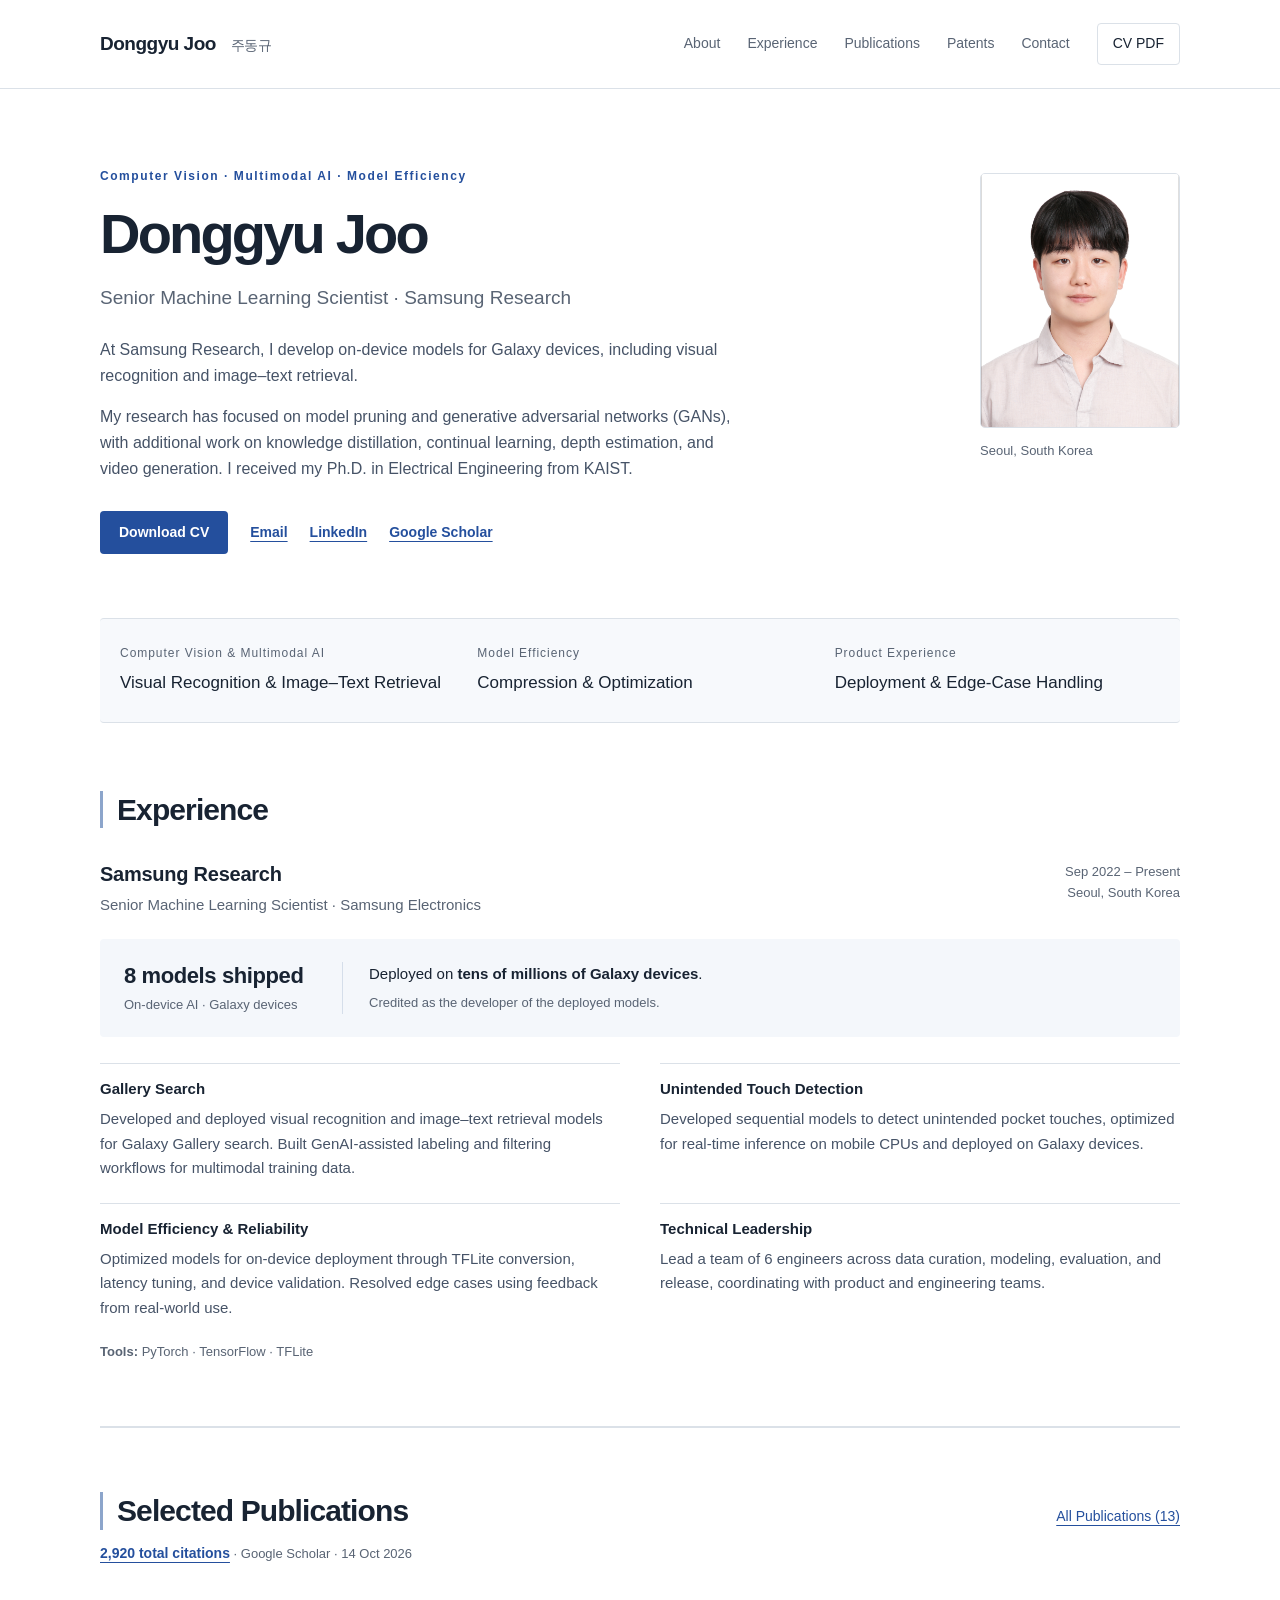
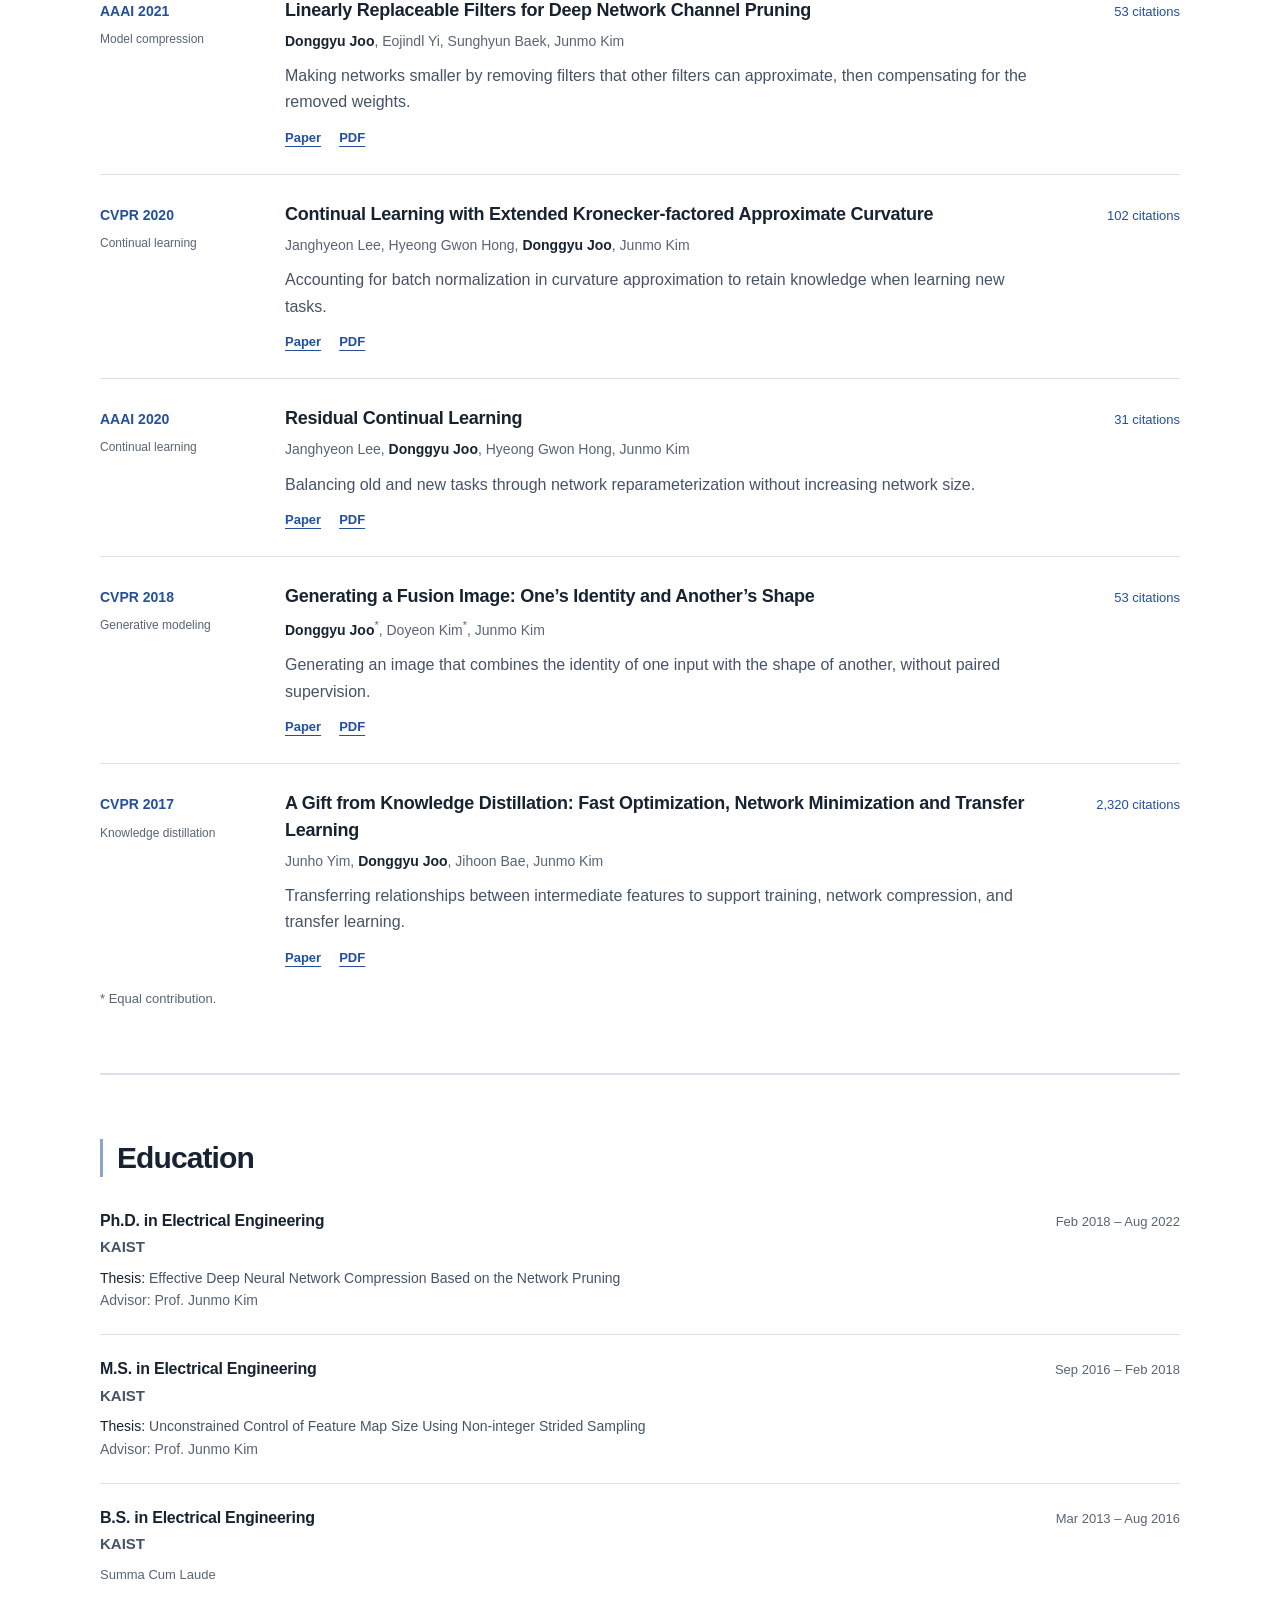
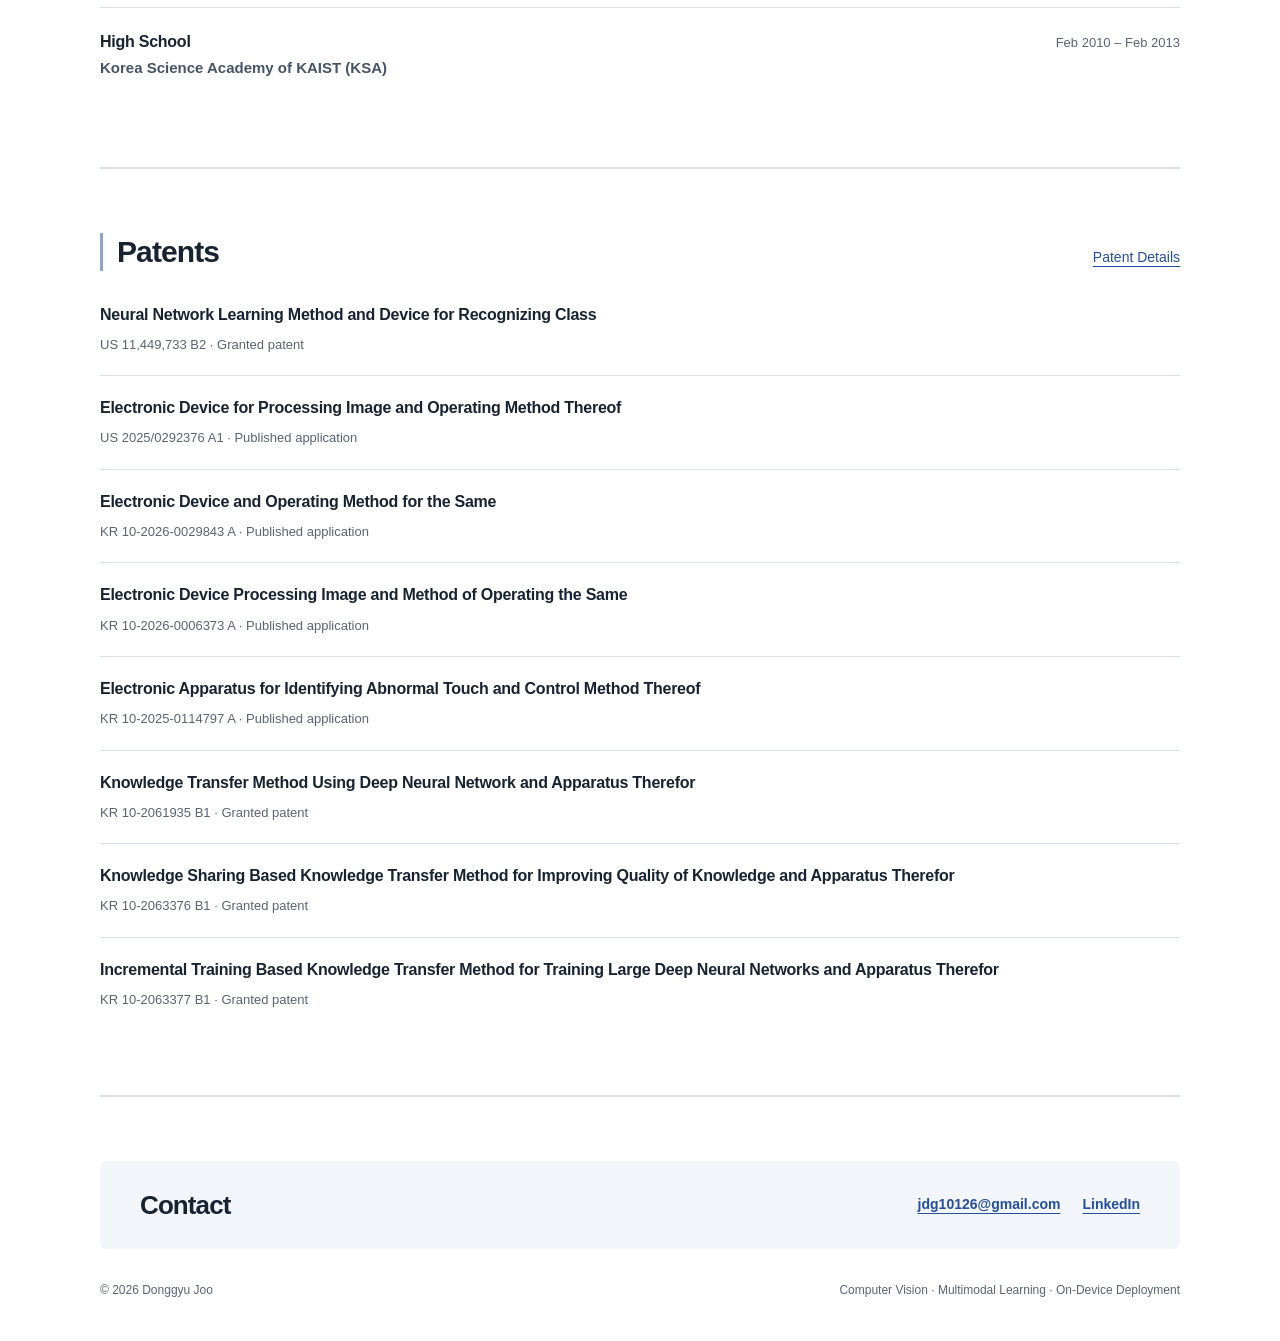
==== index.html @ 91617a49 "Make industry contributions concrete and shorten introduction" ====
<!doctype html>
<html lang="en"><head><meta charset="utf-8"><meta name="viewport" content="width=device-width, initial-scale=1"><title>Donggyu Joo | Computer Vision &amp; Multimodal AI</title><meta name="description" content="Donggyu Joo develops on-device visual recognition and image-text retrieval models at Samsung Research, with research in model pruning and GANs."><meta name="theme-color" content="#244f9d"><meta property="og:title" content="Donggyu Joo | Computer Vision &amp; Multimodal AI"><meta property="og:description" content="Donggyu Joo develops on-device visual recognition and image-text retrieval models at Samsung Research, with research in model pruning and GANs."><meta property="og:type" content="website"><link rel="icon" href="assets/favicon.svg" type="image/svg+xml"><link rel="stylesheet" href="assets/style.css?v=a6066b9f3773"></head>
<body><a class="skip" href="#main">Skip to content</a><header class="header"><div class="wrap nav"><a class="brand" href="index.html">Donggyu Joo <span>주동규</span></a><nav class="nav-links" aria-label="Main navigation"><a href="index.html#about">About</a><a href="index.html#experience">Experience</a><a href="publications.html">Publications</a><a href="patents.html">Patents</a><a href="index.html#contact">Contact</a><a class="nav-cv" href="assets/CV_DonggyuJoo.pdf" download data-goatcounter-click="cv-download" data-goatcounter-title="CV download click">CV PDF</a></nav></div></header>
<main id="main" class="wrap">
<section class="hero" id="about" aria-labelledby="name"><div class="hero-copy"><p class="eyebrow">Computer Vision · Multimodal AI · Model Efficiency</p><h1 id="name">Donggyu Joo</h1><p class="role">Senior Machine Learning Scientist · Samsung Research</p><div class="bio"><p>At Samsung Research, I develop on-device models for Galaxy devices, including visual recognition and image–text retrieval.</p><p>My research has focused on model pruning and generative adversarial networks (GANs), with additional work on knowledge distillation, continual learning, depth estimation, and video generation. I received my Ph.D. in Electrical Engineering from KAIST.</p></div><div class="links"><a class="button" href="assets/CV_DonggyuJoo.pdf" download data-goatcounter-click="cv-download" data-goatcounter-title="CV download click">Download CV</a><div class="profile-links"><a href="mailto:jdg10126@gmail.com">Email</a><a href="https://www.linkedin.com/in/donggyu-joo-a0a8ba22b/">LinkedIn</a><a href="https://scholar.google.com/citations?user=C5ULtbwAAAAJ&amp;hl=en">Google Scholar</a></div></div></div><figure class="portrait"><img src="assets/donggyu-joo.jpg" width="200" height="255" alt="Portrait of Donggyu Joo" fetchpriority="high"><figcaption>Seoul, South Korea</figcaption></figure></section>
<div class="focus-strip" aria-label="Research and engineering focus"><div><p class="label">Computer Vision &amp; Multimodal AI</p><p class="value">Visual Recognition &amp; Image–Text Retrieval</p></div><div><p class="label">Model Efficiency</p><p class="value">Compression &amp; Optimization</p></div><div><p class="label">Product Experience</p><p class="value">Deployment &amp; Edge-Case Handling</p></div></div>
<section class="section" id="experience" aria-labelledby="experience-heading">
<div class="section-heading"><h2 id="experience-heading">Experience</h2></div>
<article class="employment">
<header class="employment-heading">
<div><h3>Samsung Research</h3><p class="employment-role">Senior Machine Learning Scientist · Samsung Electronics</p></div>
<p class="employment-meta">Sep 2022 – Present<span>Seoul, South Korea</span></p>
</header>
<div class="employment-impact" aria-label="Production deployment">
<div class="impact-stat"><p class="impact-count">8 models shipped</p><p class="impact-label">On-device AI · Galaxy devices</p></div>
<div class="impact-context"><p>Deployed on <strong>tens of millions of Galaxy devices</strong>.</p><p class="impact-note">Credited as the developer of the deployed models.</p></div>
</div>
<div class="contribution-list">
<section class="contribution-row"><h4>Gallery Search</h4><p>Developed and deployed visual recognition and image–text retrieval models for Galaxy Gallery search. Built GenAI-assisted labeling and filtering workflows for multimodal training data.</p></section>
<section class="contribution-row"><h4>Unintended Touch Detection</h4><p>Developed sequential models to detect unintended pocket touches, optimized for real-time inference on mobile CPUs and deployed on Galaxy devices.</p></section>
<section class="contribution-row"><h4>Model Efficiency &amp; Reliability</h4><p>Optimized models for on-device deployment through TFLite conversion, latency tuning, and device validation. Resolved edge cases using feedback from real-world use.</p></section>
<section class="contribution-row"><h4>Technical Leadership</h4><p>Lead a team of 6 engineers across data curation, modeling, evaluation, and release, coordinating with product and engineering teams.</p></section>
</div>
<p class="experience-tools"><span>Tools:</span> PyTorch · TensorFlow · TFLite</p>
</article>
</section>
<section class="section" id="publications"><div class="section-heading"><div><h2>Selected Publications</h2><p class="citation-summary"><a href="https://scholar.google.com/citations?user=C5ULtbwAAAAJ&amp;hl=en">2,920 total citations</a> <span>· Google Scholar · 14 Oct 2026</span></p></div><a href="publications.html">All Publications (13)</a></div><div><article class="pub" id="lrf"><div class="venue">AAAI 2021<span class="topic">Model compression</span></div><div><div class="pub-heading"><h3><a href="https://ojs.aaai.org/index.php/AAAI/article/view/16978">Linearly Replaceable Filters for Deep Network Channel Pruning</a></h3><span class="citation-count" title="Google Scholar · 14 Oct 2026">53 citations</span></div><p class="authors"><strong>Donggyu Joo</strong>, Eojindl Yi, Sunghyun Baek, Junmo Kim</p><p class="summary">Making networks smaller by removing filters that other filters can approximate, then compensating for the removed weights.</p><div class="links"><a href="https://ojs.aaai.org/index.php/AAAI/article/view/16978">Paper</a><a href="https://ojs.aaai.org/index.php/AAAI/article/download/16978/16785">PDF</a></div></div></article><article class="pub" id="ekfac"><div class="venue">CVPR 2020<span class="topic">Continual learning</span></div><div><div class="pub-heading"><h3><a href="https://openaccess.thecvf.com/content_CVPR_2020/html/Lee_Continual_Learning_With_Extended_Kronecker-Factored_Approximate_Curvature_CVPR_2020_paper.html">Continual Learning with Extended Kronecker-factored Approximate Curvature</a></h3><span class="citation-count" title="Google Scholar · 14 Oct 2026">102 citations</span></div><p class="authors">Janghyeon Lee, Hyeong Gwon Hong, <strong>Donggyu Joo</strong>, Junmo Kim</p><p class="summary">Accounting for batch normalization in curvature approximation to retain knowledge when learning new tasks.</p><div class="links"><a href="https://openaccess.thecvf.com/content_CVPR_2020/html/Lee_Continual_Learning_With_Extended_Kronecker-Factored_Approximate_Curvature_CVPR_2020_paper.html">Paper</a><a href="https://openaccess.thecvf.com/content_CVPR_2020/papers/Lee_Continual_Learning_With_Extended_Kronecker-Factored_Approximate_Curvature_CVPR_2020_paper.pdf">PDF</a></div></div></article><article class="pub" id="rescl"><div class="venue">AAAI 2020<span class="topic">Continual learning</span></div><div><div class="pub-heading"><h3><a href="https://ojs.aaai.org/index.php/AAAI/article/view/5884">Residual Continual Learning</a></h3><span class="citation-count" title="Google Scholar · 14 Oct 2026">31 citations</span></div><p class="authors">Janghyeon Lee, <strong>Donggyu Joo</strong>, Hyeong Gwon Hong, Junmo Kim</p><p class="summary">Balancing old and new tasks through network reparameterization without increasing network size.</p><div class="links"><a href="https://ojs.aaai.org/index.php/AAAI/article/view/5884">Paper</a><a href="https://ojs.aaai.org/index.php/AAAI/article/download/5884/5740">PDF</a></div></div></article><article class="pub" id="fusion"><div class="venue">CVPR 2018<span class="topic">Generative modeling</span></div><div><div class="pub-heading"><h3><a href="https://openaccess.thecvf.com/content_cvpr_2018/html/Joo_Generating_a_Fusion_CVPR_2018_paper.html">Generating a Fusion Image: One’s Identity and Another’s Shape</a></h3><span class="citation-count" title="Google Scholar · 14 Oct 2026">53 citations</span></div><p class="authors"><strong>Donggyu Joo</strong><sup>*</sup>, Doyeon Kim<sup>*</sup>, Junmo Kim</p><p class="summary">Generating an image that combines the identity of one input with the shape of another, without paired supervision.</p><div class="links"><a href="https://openaccess.thecvf.com/content_cvpr_2018/html/Joo_Generating_a_Fusion_CVPR_2018_paper.html">Paper</a><a href="https://openaccess.thecvf.com/content_cvpr_2018/papers/Joo_Generating_a_Fusion_CVPR_2018_paper.pdf">PDF</a></div></div></article><article class="pub" id="gift"><div class="venue">CVPR 2017<span class="topic">Knowledge distillation</span></div><div><div class="pub-heading"><h3><a href="https://openaccess.thecvf.com/content_cvpr_2017/html/Yim_A_Gift_From_CVPR_2017_paper.html">A Gift from Knowledge Distillation: Fast Optimization, Network Minimization and Transfer Learning</a></h3><span class="citation-count" title="Google Scholar · 14 Oct 2026">2,320 citations</span></div><p class="authors">Junho Yim, <strong>Donggyu Joo</strong>, Jihoon Bae, Junmo Kim</p><p class="summary">Transferring relationships between intermediate features to support training, network compression, and transfer learning.</p><div class="links"><a href="https://openaccess.thecvf.com/content_cvpr_2017/html/Yim_A_Gift_From_CVPR_2017_paper.html">Paper</a><a href="https://openaccess.thecvf.com/content_cvpr_2017/papers/Yim_A_Gift_From_CVPR_2017_paper.pdf">PDF</a></div></div></article></div><p class="small-note">* Equal contribution.</p></section>
<section class="section" id="education" aria-labelledby="education-heading"><div class="section-heading"><h2 id="education-heading">Education</h2></div><div class="education-list">
<article class="education-row"><div class="education-title"><div class="education-identity"><h3>Ph.D. in Electrical Engineering</h3><p class="education-school">KAIST</p></div><p class="education-years">Feb 2018 – Aug 2022</p></div><p class="thesis"><span>Thesis:</span> Effective Deep Neural Network Compression Based on the Network Pruning</p><p>Advisor: Prof. Junmo Kim</p></article>
<article class="education-row"><div class="education-title"><div class="education-identity"><h3>M.S. in Electrical Engineering</h3><p class="education-school">KAIST</p></div><p class="education-years">Sep 2016 – Feb 2018</p></div><p class="thesis"><span>Thesis:</span> Unconstrained Control of Feature Map Size Using Non-integer Strided Sampling</p><p>Advisor: Prof. Junmo Kim</p></article>
<article class="education-row"><div class="education-title"><div class="education-identity"><h3>B.S. in Electrical Engineering</h3><p class="education-school">KAIST</p></div><p class="education-years">Mar 2013 – Aug 2016</p></div><p class="education-honor">Summa Cum Laude</p></article>
<article class="education-row"><div class="education-title"><div class="education-identity"><h3>High School</h3><p class="education-school">Korea Science Academy of KAIST (KSA)</p></div><p class="education-years">Feb 2010 – Feb 2013</p></div></article>
</div></section>
<section class="section" id="patents" aria-labelledby="patents-heading"><div class="section-heading"><h2 id="patents-heading">Patents</h2><a href="patents.html">Patent Details</a></div><div class="patent-list"><article class="patent-preview"><h3><a href="patents.html#us-class">Neural Network Learning Method and Device for Recognizing Class</a></h3><p>US 11,449,733 B2 · Granted patent</p></article><article class="patent-preview"><h3><a href="patents.html#us-image">Electronic Device for Processing Image and Operating Method Thereof</a></h3><p>US 2025/0292376 A1 · Published application</p></article><article class="patent-preview"><h3><a href="patents.html#kr-device">Electronic Device and Operating Method for the Same</a></h3><p>KR 10-2026-0029843 A · Published application</p></article><article class="patent-preview"><h3><a href="patents.html#kr-image">Electronic Device Processing Image and Method of Operating the Same</a></h3><p>KR 10-2026-0006373 A · Published application</p></article><article class="patent-preview"><h3><a href="patents.html#kr-touch">Electronic Apparatus for Identifying Abnormal Touch and Control Method Thereof</a></h3><p>KR 10-2025-0114797 A · Published application</p></article><article class="patent-preview"><h3><a href="patents.html#kr-transfer">Knowledge Transfer Method Using Deep Neural Network and Apparatus Therefor</a></h3><p>KR 10-2061935 B1 · Granted patent</p></article><article class="patent-preview"><h3><a href="patents.html#kr-sharing">Knowledge Sharing Based Knowledge Transfer Method for Improving Quality of Knowledge and Apparatus Therefor</a></h3><p>KR 10-2063376 B1 · Granted patent</p></article><article class="patent-preview"><h3><a href="patents.html#kr-incremental">Incremental Training Based Knowledge Transfer Method for Training Large Deep Neural Networks and Apparatus Therefor</a></h3><p>KR 10-2063377 B1 · Granted patent</p></article></div></section>
<section class="contact" id="contact"><div><h2>Contact</h2></div><div class="links"><a href="mailto:jdg10126@gmail.com">jdg10126@gmail.com</a><a href="https://www.linkedin.com/in/donggyu-joo-a0a8ba22b/">LinkedIn</a></div></section></main><footer class="wrap footer"><span>© 2026 Donggyu Joo</span><span>Computer Vision · Multimodal Learning · On-Device Deployment</span></footer></body></html>
---- assets/style.css ----
:root{--ink:#182332;--text:#465367;--muted:#596474;--blue:#244f9d;--line:#dbe1e8;--soft:#f2f5fa;--paper:#fff;--max:1080px}*{box-sizing:border-box}html{scroll-padding-top:100px}body{margin:0;color:var(--ink);background:var(--paper);font-family:Inter,"Helvetica Neue",Arial,sans-serif;font-size:1rem;line-height:1.65;-webkit-font-smoothing:antialiased}a{color:var(--blue);text-decoration-thickness:1px;text-underline-offset:4px}a:hover{color:#102e66}a:focus-visible,summary:focus-visible{outline:3px solid #326ac3;outline-offset:5px;border-radius:2px}.wrap{width:min(var(--max),calc(100% - 72px));margin:auto}.skip{position:absolute;left:20px;top:-100px;background:white;padding:12px;z-index:5}.skip:focus{top:10px}.header{border-bottom:1px solid var(--line);background:#fff}.nav{display:flex;align-items:center;justify-content:space-between;min-height:88px;gap:24px}.brand{font-size:1.1875rem;font-weight:650;letter-spacing:-.5px;text-decoration:none;color:var(--ink);white-space:nowrap}.brand span{font-weight:400;color:var(--muted);font-size:0.875rem;margin-left:10px}.nav-links{display:flex;gap:27px;align-items:center;flex-wrap:wrap}.nav-links a{font-size:0.875rem;text-decoration:none;color:var(--muted);padding:10px 0}.nav-links a:hover,.nav-links a[aria-current]{color:var(--blue)}.nav-links .nav-cv{border:1px solid var(--line);padding:8px 15px;color:var(--ink);border-radius:4px}.hero{padding:78px 0 64px;display:grid;grid-template-columns:1fr 200px;gap:78px;align-items:start}.eyebrow{font-size:0.75rem;letter-spacing:.13em;font-weight:650;color:var(--blue);margin:0 0 16px}h1,h2,h3,p{margin-top:0}h1{font-size:3.5rem;line-height:1.12;letter-spacing:-2.8px;font-weight:550;margin-bottom:16px}.role{font-size:1.1875rem;margin-bottom:24px;color:var(--muted)}.hero .intro{font-size:1.4375rem;line-height:1.5;letter-spacing:-.5px;max-width:660px;margin-bottom:18px}.hero .bio{max-width:650px;color:var(--muted);margin-bottom:28px}.portrait{margin:0;padding-top:6px}.portrait img{width:200px;height:255px;object-fit:cover;object-position:center 35%;border-radius:5px;border:1px solid var(--line);display:block}.portrait figcaption{font-size:0.8125rem;color:var(--muted);padding-top:12px}.links{display:flex;gap:22px;flex-wrap:wrap;align-items:center}.links a{font-size:0.875rem;font-weight:550}.button{display:inline-block;background:var(--blue);color:white;padding:10px 19px;border-radius:4px;text-decoration:none}.button:hover{background:#183b7c;color:white}.focus-strip{display:grid;grid-template-columns:repeat(3,1fr);border-top:1px solid var(--line);border-bottom:1px solid var(--line);padding:25px 0;gap:32px;margin-bottom:4px}.focus-strip p{margin:0}.focus-strip .label{font-size:0.75rem;color:var(--muted);letter-spacing:.08em;margin-bottom:5px}.focus-strip .value{font-size:1.0625rem;font-weight:500}.section{padding:64px 0;border-bottom:1px solid var(--line);scroll-margin-top:20px}.section-heading{display:flex;align-items:baseline;justify-content:space-between;gap:20px;margin-bottom:32px}h2{font-size:1.875rem;line-height:1.25;letter-spacing:-.9px;font-weight:550;margin-bottom:0}.section-heading a{font-size:0.875rem;white-space:nowrap}.section-kicker{font-size:0.75rem;letter-spacing:.06em;color:var(--muted);margin-bottom:8px}h3{font-size:1.1875rem;line-height:1.45;letter-spacing:-.25px;font-weight:600;margin-bottom:8px}.period{color:var(--muted);font-size:0.875rem}.org{font-size:1.4375rem;margin:0 0 4px;font-weight:550}.position{margin:0;color:var(--muted)}.pub{display:grid;grid-template-columns:155px 1fr;gap:30px;padding:26px 0;border-bottom:1px solid var(--line)}.pub:first-child{padding-top:0}.pub:last-child{border-bottom:0;padding-bottom:0}.pub .venue{font-size:0.875rem;font-weight:600;color:var(--blue);padding-top:3px}.pub .topic{display:block;color:var(--muted);font-size:0.75rem;font-weight:400;line-height:1.5;margin-top:7px}.pub h3{font-size:1.125rem;margin-bottom:7px}.pub h3 a{color:var(--ink);text-decoration:none}.pub h3 a:hover{color:var(--blue);text-decoration:underline}.authors{font-size:0.875rem;color:var(--muted);margin-bottom:10px}.authors strong{font-weight:600;color:var(--ink)}.summary{font-size:1rem;color:var(--muted);margin-bottom:11px;max-width:760px}.pub .links{gap:18px}.pub .links a{font-size:0.8125rem}.small-note{font-size:0.8125rem;color:var(--muted);margin:20px 0 0}.projects{display:grid;grid-template-columns:1fr 1fr;gap:24px}.project{border:1px solid var(--line);padding:28px;border-radius:5px}.project p{color:var(--muted);font-size:1rem}.project .eyebrow{font-size:0.75rem}.project h3{font-size:1.3125rem}.two-column{display:grid;grid-template-columns:1fr 1fr;gap:64px}.education-row{margin:24px 0 0}.education-row p{margin:0;color:var(--muted);font-size:0.875rem}.education-row h3{font-size:1rem;margin-bottom:3px}.patent-feature{margin:24px 0}.patent-feature h3{font-size:1rem}.patent-feature p{font-size:0.8125rem;color:var(--muted);margin:0}.contact{background:var(--soft);margin-top:64px;padding:28px 40px;border-radius:6px;display:flex;justify-content:space-between;align-items:center;gap:36px}.contact h2{font-size:1.625rem}.contact p{margin:12px 0 0;max-width:560px;color:var(--muted)}.contact .links{min-width:220px;justify-content:flex-end}.footer{padding:32px 0 40px;display:flex;justify-content:space-between;gap:20px;color:var(--muted);font-size:0.75rem}.page-intro{padding:64px 0 44px;max-width:800px}.page-intro h1{font-size:2.875rem;letter-spacing:-1.6px}.page-intro p:not(.eyebrow){color:var(--muted)}.year-block{display:grid;grid-template-columns:100px 1fr;gap:35px;padding:30px 0;border-top:1px solid var(--line)}.year-block h2{font-size:1.5rem}.year-block .pub{grid-template-columns:1fr;gap:8px}.year-block .venue{font-size:0.75rem}.year-block .pub h3{font-size:1.125rem}.patent{padding:30px 0;border-top:1px solid var(--line)}.patent h2{font-size:1.3125rem;margin:9px 0}.status{font-size:0.75rem;letter-spacing:.06em;color:var(--blue)}.patent dl{display:grid;grid-template-columns:160px 1fr;gap:6px 20px;font-size:0.875rem;margin:20px 0}.patent dt{color:var(--muted)}.patent dd{margin:0;overflow-wrap:anywhere}.notice{padding:20px 24px;background:var(--soft);border-left:3px solid var(--blue);font-size:0.875rem;color:var(--muted);margin:30px 0}.notice p:last-child{margin-bottom:0}.research-figure{margin:0 0 28px;padding:24px;border:1px solid var(--line);border-radius:5px}.research-figure img{width:100%;height:auto;max-height:300px;object-fit:contain}.research-figure figcaption{font-size:0.75rem;color:var(--muted);margin-top:14px}.research-figure a{color:inherit}.archive-end{padding-bottom:32px}sup{font-size:0.6875rem}details{margin-top:12px}summary{cursor:pointer;color:var(--blue);font-size:0.8125rem}
@media(min-width:1500px){.hero{padding-top:94px}}@media(max-width:900px){.nav{align-items:flex-start;padding:24px 0;gap:20px}.nav-links{gap:16px;justify-content:flex-end}.brand span{display:none}.hero{gap:40px;grid-template-columns:1fr 160px}h1{font-size:2.8125rem}.portrait img{width:160px;height:204px}.hero .intro{font-size:1.3125rem}.two-column{gap:35px}.contact{padding:24px 30px;gap:20px;align-items:flex-start;flex-direction:column}.contact .links{justify-content:flex-start}}@media(max-width:620px){.wrap{width:calc(100% - 40px)}.nav{display:block;padding:18px 0}.nav-links{margin-top:12px;gap:9px 19px;justify-content:flex-start}.nav-links a{padding:5px 0;font-size:0.8125rem}.nav-links .nav-cv{padding:4px 10px}.hero{padding:38px 0 32px;grid-template-columns:1fr 90px;gap:12px 20px}.hero-copy{display:contents}.hero .eyebrow{grid-column:1 / -1;font-size:0.6875rem;margin:0 0 6px}.hero h1{grid-column:1;grid-row:2;font-size:2.1875rem;letter-spacing:-1.7px;margin:0;align-self:end}.hero .role{grid-column:1;grid-row:3;font-size:1rem;margin:0;align-self:start;line-height:1.5}.portrait{grid-column:2;grid-row:2 / 4;padding:0}.portrait img{width:90px;height:115px}.portrait figcaption{display:none}.hero .intro{grid-column:1 / -1;font-size:1.25rem;margin:15px 0 0}.hero .bio{grid-column:1 / -1;font-size:1rem;margin:0}.hero .links{grid-column:1 / -1;margin-top:12px;gap:16px}.focus-strip{grid-template-columns:1fr;gap:17px;padding:24px 0}.focus-strip .label{font-size:0.6875rem;margin:0}.focus-strip .value{font-size:1rem}.section{padding:38px 0}.section-heading{gap:12px;flex-wrap:wrap;margin-bottom:24px}h2{font-size:1.625rem}.org{font-size:1.375rem}.pub{grid-template-columns:1fr;gap:10px;padding:24px 0}.pub .topic{display:inline;margin-left:12px}.pub h3{font-size:1.0625rem}.authors{font-size:0.8125rem}.summary{font-size:1rem}.projects,.two-column{grid-template-columns:1fr;gap:28px}.project{padding:24px}.contact{margin-top:38px;padding:20px 24px;gap:14px}.contact h2{font-size:1.5rem}.contact p{font-size:1rem}.contact .links{min-width:0;gap:16px}.footer{flex-direction:column;gap:6px;padding-bottom:28px}.page-intro{padding:38px 0 28px}.page-intro h1{font-size:2.375rem}.year-block{grid-template-columns:1fr;gap:24px}.patent dl{grid-template-columns:1fr;gap:2px}.patent dd{margin-bottom:10px}.patent h2{font-size:1.25rem}.research-figure{padding:16px}}
body{overflow-wrap:break-word}.hero>*{min-width:0}
@media(max-width:620px){.hero{grid-template-columns:minmax(0,1fr) 90px}.hero h1{grid-column:1 / -1;overflow-wrap:anywhere}.portrait{grid-row:3}.hero .role{align-self:center}.section-heading a{white-space:normal}.links a{overflow-wrap:anywhere}}
@media(prefers-reduced-motion:reduce){*{scroll-behavior:auto!important}}@media print{.header,.footer,.contact,.skip{display:none}body{font-size:10pt}.wrap{width:100%}.hero{padding:20px 0}.section{padding:20px 0}.pub,.project,.patent{break-inside:avoid}.links a{color:#000}.hero h1{font-size:32pt}}

/* Subtle section boundaries, retaining the original white-and-blue layout. */
.section{border-bottom:2px solid var(--line)}
.section-heading h2,.two-column h2{min-width:0;max-width:100%;border-left:3px solid #8ca5cb;padding-left:14px}
.focus-strip{background:#f7f9fc;padding-left:20px;padding-right:20px;border-radius:4px}
.two-column>div+div{border-left:1px solid var(--line);padding-left:32px}
.education-row .thesis{margin-top:7px;line-height:1.6}
.education-row .thesis span{color:var(--ink)}
@media(max-width:620px){.two-column>div+div{border-left:0;border-top:1px solid var(--line);padding-left:0;padding-top:30px}.focus-strip{padding-left:18px;padding-right:18px}}

/* Employer, deployment summary, and contributions have distinct visual levels. */
.employment{width:100%}
.employment-heading{display:grid;grid-template-columns:minmax(0,1fr) auto;align-items:start;gap:24px;margin-bottom:22px}
.employment-heading h3{font-size:1.25rem;font-weight:600;line-height:1.4;margin:0 0 5px}
.employment-role{font-size:.9375rem;line-height:1.55;margin:0;color:var(--muted)}
.employment-meta{font-size:.8125rem;line-height:1.6;color:var(--muted);margin:2px 0 0;text-align:right}
.employment-meta span{display:block}
.employment-impact{display:grid;grid-template-columns:minmax(0,12rem) minmax(0,1fr);align-items:center;gap:26px;background:#f4f7fb;padding:22px 24px;border-radius:4px}
.impact-count{font-size:1.375rem;font-weight:600;line-height:1.35;letter-spacing:-.4px;margin:0 0 5px}
.impact-label{font-size:.8125rem;color:var(--muted);line-height:1.55;margin:0}
.impact-context{border-left:1px solid #d5deea;padding-left:26px}
.impact-context p{font-size:.9375rem;line-height:1.65;margin:0 0 5px}
.impact-context strong{font-weight:600}
.impact-context .impact-note{font-size:.8125rem;color:var(--muted);margin:0}
.contribution-list{margin-top:26px;display:grid;grid-template-columns:repeat(2,minmax(0,1fr));column-gap:40px;row-gap:22px}
.contribution-row{padding-top:14px;border-top:1px solid var(--line)}
.contribution-row h4{font-size:.9375rem;font-weight:600;line-height:1.5;margin:0 0 6px}
.contribution-row p{font-size:.9375rem;line-height:1.65;margin:0;color:var(--muted)}
@media(max-width:900px){
 .employment-heading{grid-template-columns:1fr;gap:8px}
 .employment-meta{text-align:left;margin:0}
 .employment-meta span{display:inline;margin-left:12px}
 .employment-impact{grid-template-columns:1fr;gap:12px}
 .impact-context{border-left:0;border-top:1px solid #d5deea;padding:12px 0 0}
}
@media(max-width:620px){
 .employment-heading{margin-bottom:18px}
 .employment-impact{padding:18px 20px}
 .impact-count{font-size:1.25rem}
 .employment-meta span{display:block;margin-left:0}
 .contribution-list{grid-template-columns:1fr;gap:18px}
 .contribution-list{margin-top:22px}
 .contribution-row{padding-top:12px}
}

.profile-links{display:flex;align-items:center;flex-wrap:wrap;gap:22px}
@media(max-width:620px){.profile-links{gap:16px}}

.pub-heading{display:flex;align-items:baseline;justify-content:space-between;gap:14px}
.pub-heading h3{min-width:0;flex:1}
.citation-count{font-size:.8125rem;color:var(--blue);white-space:nowrap;font-weight:500}
.citation-summary{font-size:.8125rem;margin:12px 0 0;color:var(--muted);line-height:1.6}
.citation-summary a{font-weight:600}
.citation-source{font-size:.75rem;color:var(--muted);margin:12px 0 24px}
.education-list,.patent-list{width:100%}
.education-list .education-row{margin:0;padding:22px 0;border-top:1px solid var(--line)}
.education-list .education-row:first-child{padding-top:0;border-top:0}
.education-title{display:grid;grid-template-columns:minmax(0,1fr) auto;align-items:baseline;gap:16px}
.education-identity{min-width:0}
.education-years{white-space:nowrap;text-align:right}
.education-title h3{min-width:0}
.education-title p{font-size:.8125rem}
.education-row .education-school{font-size:.9375rem;font-weight:600;color:var(--text)}
.education-list .thesis{max-width:760px}
.patent-preview{padding:20px 0;border-top:1px solid var(--line)}
.patent-preview:first-child{padding-top:0;border-top:0}
.patent-preview h3{font-size:1rem}
.patent-preview h3 a{color:var(--ink);text-decoration:none}
.patent-preview h3 a:hover{color:var(--blue);text-decoration:underline}
.patent-preview p{font-size:.8125rem;color:var(--muted);margin:0}
@media(max-width:900px){.pub-heading{flex-wrap:wrap;gap:4px}.pub-heading h3{flex-basis:100%}.citation-count{margin-bottom:8px}}

.section-heading>div{min-width:0;max-width:100%}

@media(max-width:620px){.education-title{gap:12px}.education-title h3{margin-bottom:3px}}

.education-row .education-honor{margin-top:7px;font-size:.8125rem}

/* Slightly stronger prose contrast; secondary metadata keeps its quieter tone. */
.hero .bio,.summary,.contribution-row p,.education-row .thesis{color:var(--text)}

/* Separate current product work from the research background. */
.hero .bio p{margin:0}
.hero .bio p+p{margin-top:14px}

.experience-tools{margin:20px 0 0;font-size:.8125rem;color:var(--muted)}
.experience-tools span{font-weight:600}
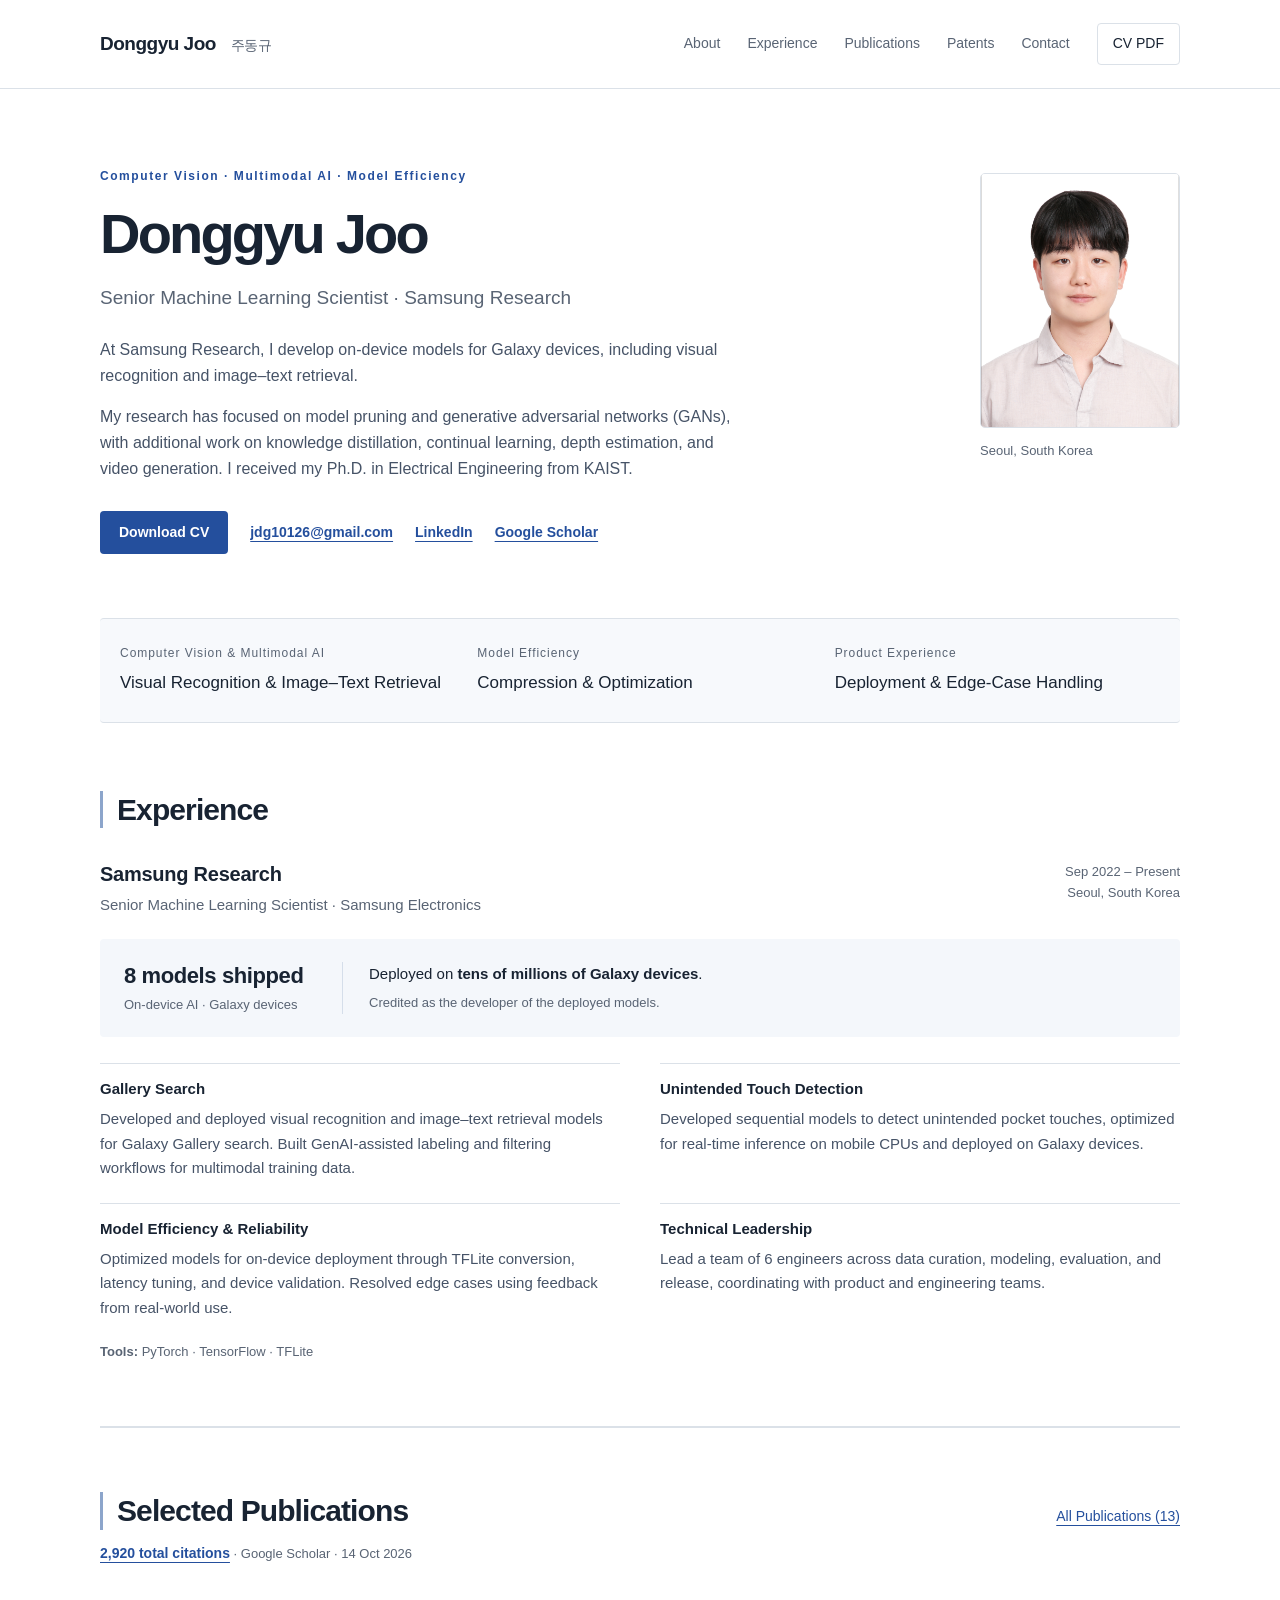
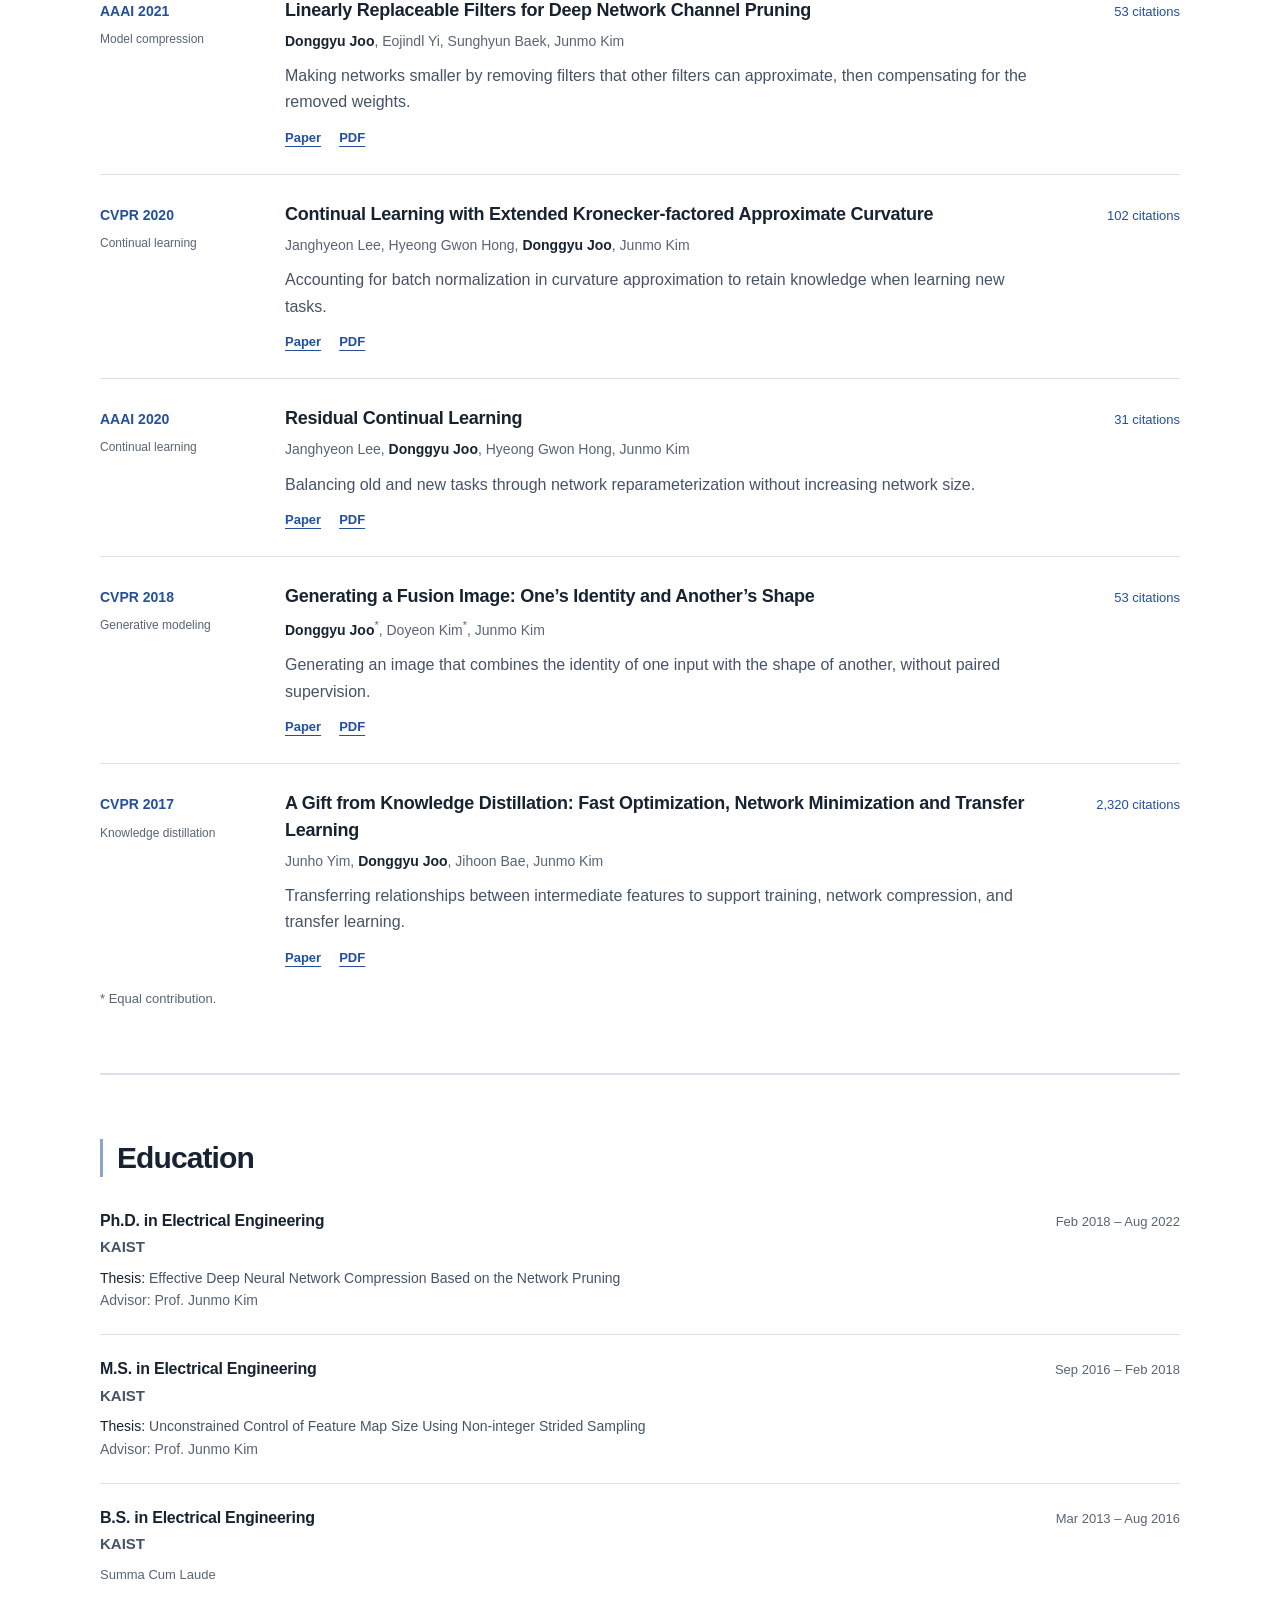
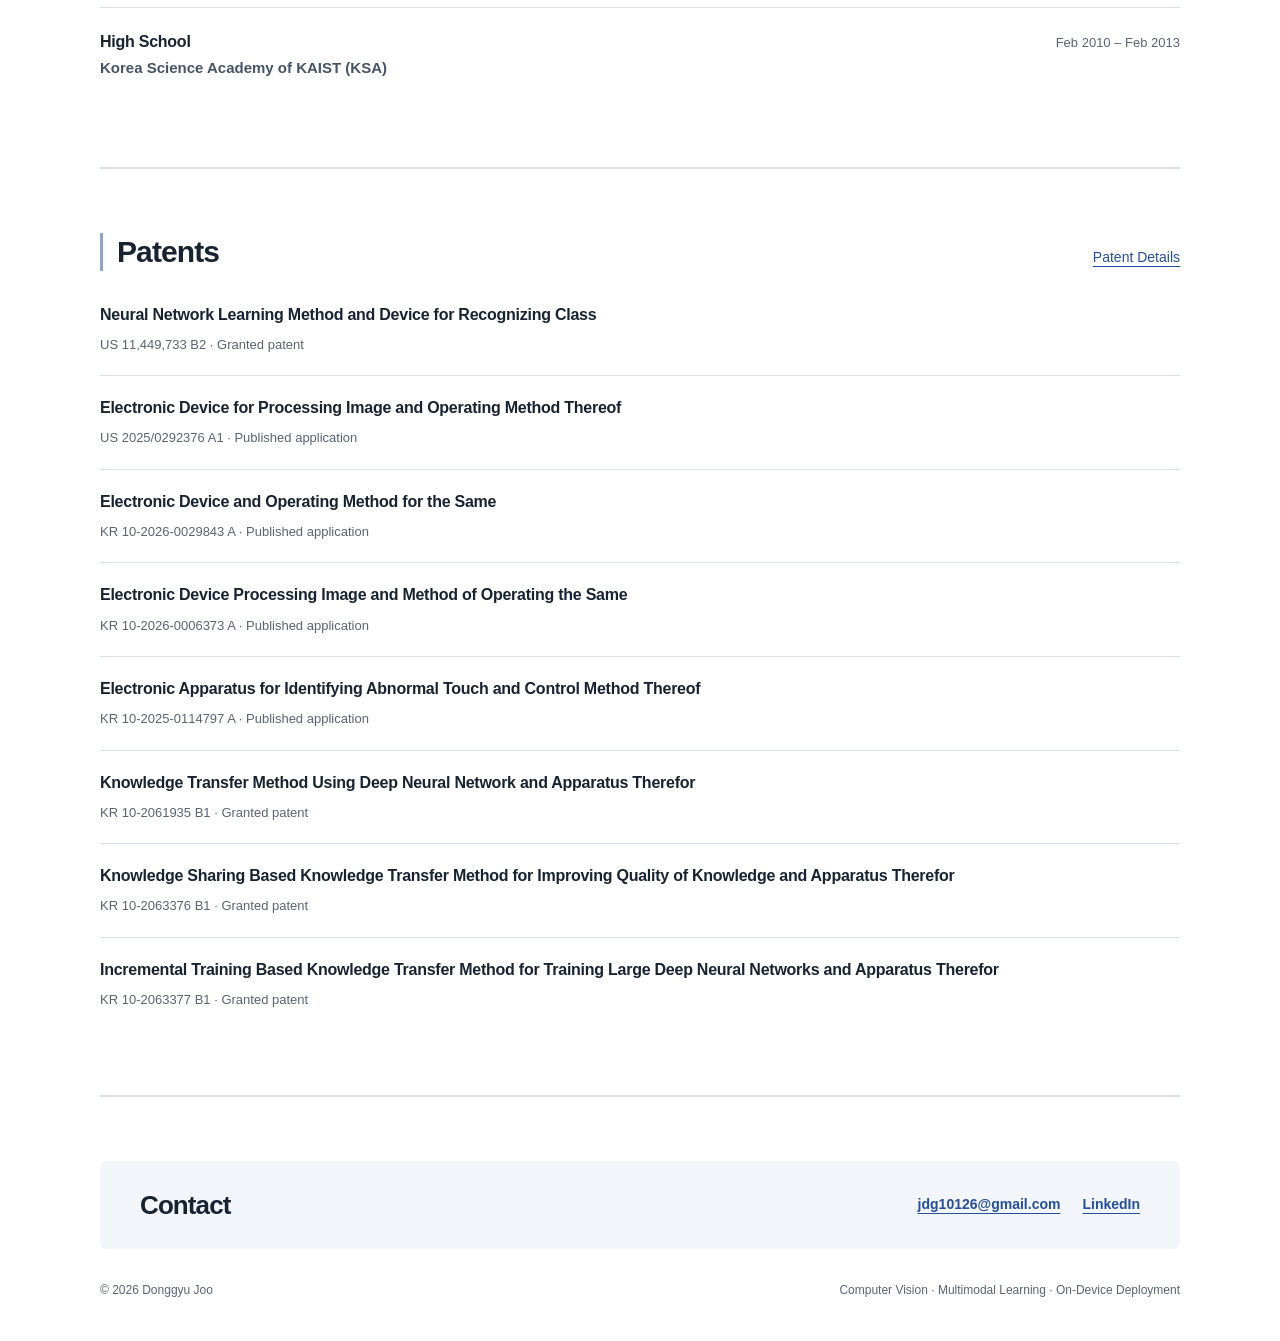
==== commit 1c0269f7: "Show email address in homepage profile links" ====
--- a/index.html
+++ b/index.html
@@ -2,7 +2,7 @@
 <html lang="en"><head><meta charset="utf-8"><meta name="viewport" content="width=device-width, initial-scale=1"><title>Donggyu Joo | Computer Vision &amp; Multimodal AI</title><meta name="description" content="Donggyu Joo develops on-device visual recognition and image-text retrieval models at Samsung Research, with research in model pruning and GANs."><meta name="theme-color" content="#244f9d"><meta property="og:title" content="Donggyu Joo | Computer Vision &amp; Multimodal AI"><meta property="og:description" content="Donggyu Joo develops on-device visual recognition and image-text retrieval models at Samsung Research, with research in model pruning and GANs."><meta property="og:type" content="website"><link rel="icon" href="assets/favicon.svg" type="image/svg+xml"><link rel="stylesheet" href="assets/style.css?v=a6066b9f3773"></head>
 <body><a class="skip" href="#main">Skip to content</a><header class="header"><div class="wrap nav"><a class="brand" href="index.html">Donggyu Joo <span>주동규</span></a><nav class="nav-links" aria-label="Main navigation"><a href="index.html#about">About</a><a href="index.html#experience">Experience</a><a href="publications.html">Publications</a><a href="patents.html">Patents</a><a href="index.html#contact">Contact</a><a class="nav-cv" href="assets/CV_DonggyuJoo.pdf" download data-goatcounter-click="cv-download" data-goatcounter-title="CV download click">CV PDF</a></nav></div></header>
 <main id="main" class="wrap">
-<section class="hero" id="about" aria-labelledby="name"><div class="hero-copy"><p class="eyebrow">Computer Vision · Multimodal AI · Model Efficiency</p><h1 id="name">Donggyu Joo</h1><p class="role">Senior Machine Learning Scientist · Samsung Research</p><div class="bio"><p>At Samsung Research, I develop on-device models for Galaxy devices, including visual recognition and image–text retrieval.</p><p>My research has focused on model pruning and generative adversarial networks (GANs), with additional work on knowledge distillation, continual learning, depth estimation, and video generation. I received my Ph.D. in Electrical Engineering from KAIST.</p></div><div class="links"><a class="button" href="assets/CV_DonggyuJoo.pdf" download data-goatcounter-click="cv-download" data-goatcounter-title="CV download click">Download CV</a><div class="profile-links"><a href="mailto:jdg10126@gmail.com">Email</a><a href="https://www.linkedin.com/in/donggyu-joo-a0a8ba22b/">LinkedIn</a><a href="https://scholar.google.com/citations?user=C5ULtbwAAAAJ&amp;hl=en">Google Scholar</a></div></div></div><figure class="portrait"><img src="assets/donggyu-joo.jpg" width="200" height="255" alt="Portrait of Donggyu Joo" fetchpriority="high"><figcaption>Seoul, South Korea</figcaption></figure></section>
+<section class="hero" id="about" aria-labelledby="name"><div class="hero-copy"><p class="eyebrow">Computer Vision · Multimodal AI · Model Efficiency</p><h1 id="name">Donggyu Joo</h1><p class="role">Senior Machine Learning Scientist · Samsung Research</p><div class="bio"><p>At Samsung Research, I develop on-device models for Galaxy devices, including visual recognition and image–text retrieval.</p><p>My research has focused on model pruning and generative adversarial networks (GANs), with additional work on knowledge distillation, continual learning, depth estimation, and video generation. I received my Ph.D. in Electrical Engineering from KAIST.</p></div><div class="links"><a class="button" href="assets/CV_DonggyuJoo.pdf" download data-goatcounter-click="cv-download" data-goatcounter-title="CV download click">Download CV</a><div class="profile-links"><a href="mailto:jdg10126@gmail.com">jdg10126@gmail.com</a><a href="https://www.linkedin.com/in/donggyu-joo-a0a8ba22b/">LinkedIn</a><a href="https://scholar.google.com/citations?user=C5ULtbwAAAAJ&amp;hl=en">Google Scholar</a></div></div></div><figure class="portrait"><img src="assets/donggyu-joo.jpg" width="200" height="255" alt="Portrait of Donggyu Joo" fetchpriority="high"><figcaption>Seoul, South Korea</figcaption></figure></section>
 <div class="focus-strip" aria-label="Research and engineering focus"><div><p class="label">Computer Vision &amp; Multimodal AI</p><p class="value">Visual Recognition &amp; Image–Text Retrieval</p></div><div><p class="label">Model Efficiency</p><p class="value">Compression &amp; Optimization</p></div><div><p class="label">Product Experience</p><p class="value">Deployment &amp; Edge-Case Handling</p></div></div>
 <section class="section" id="experience" aria-labelledby="experience-heading">
 <div class="section-heading"><h2 id="experience-heading">Experience</h2></div>
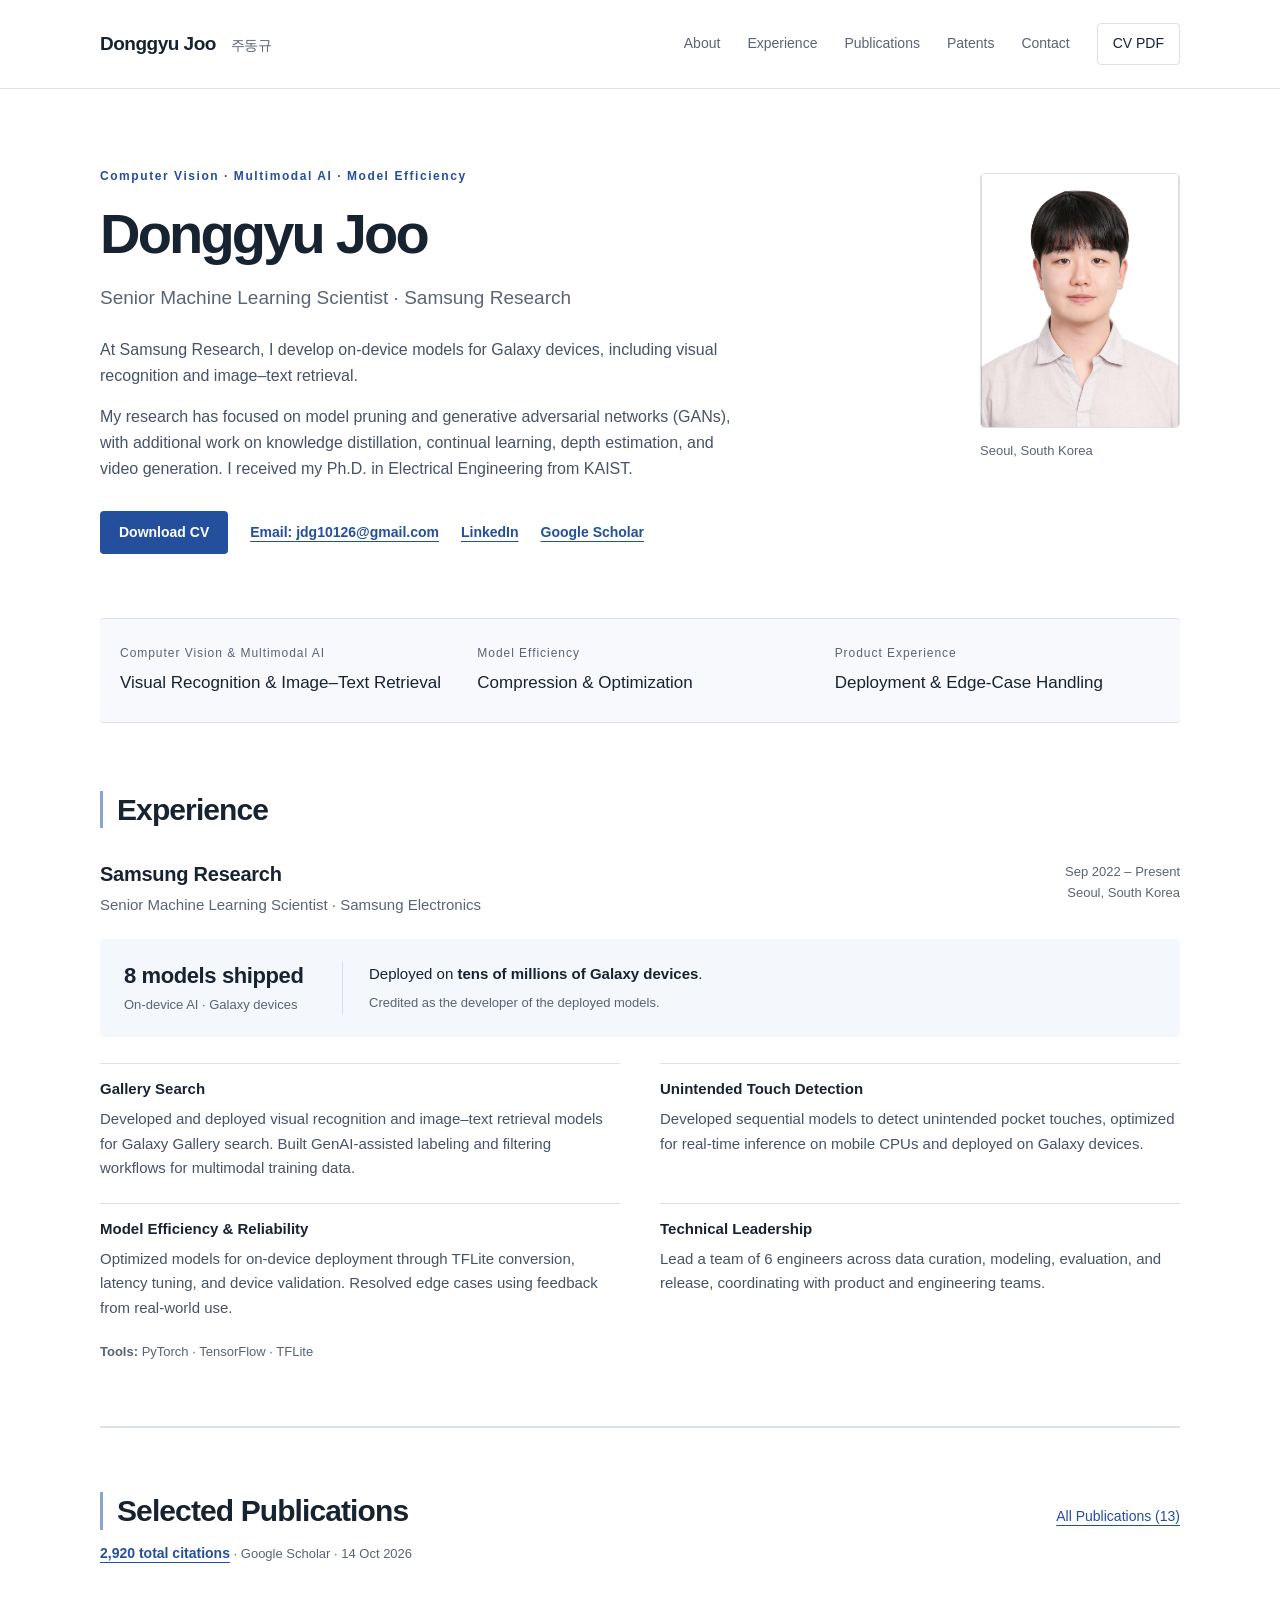
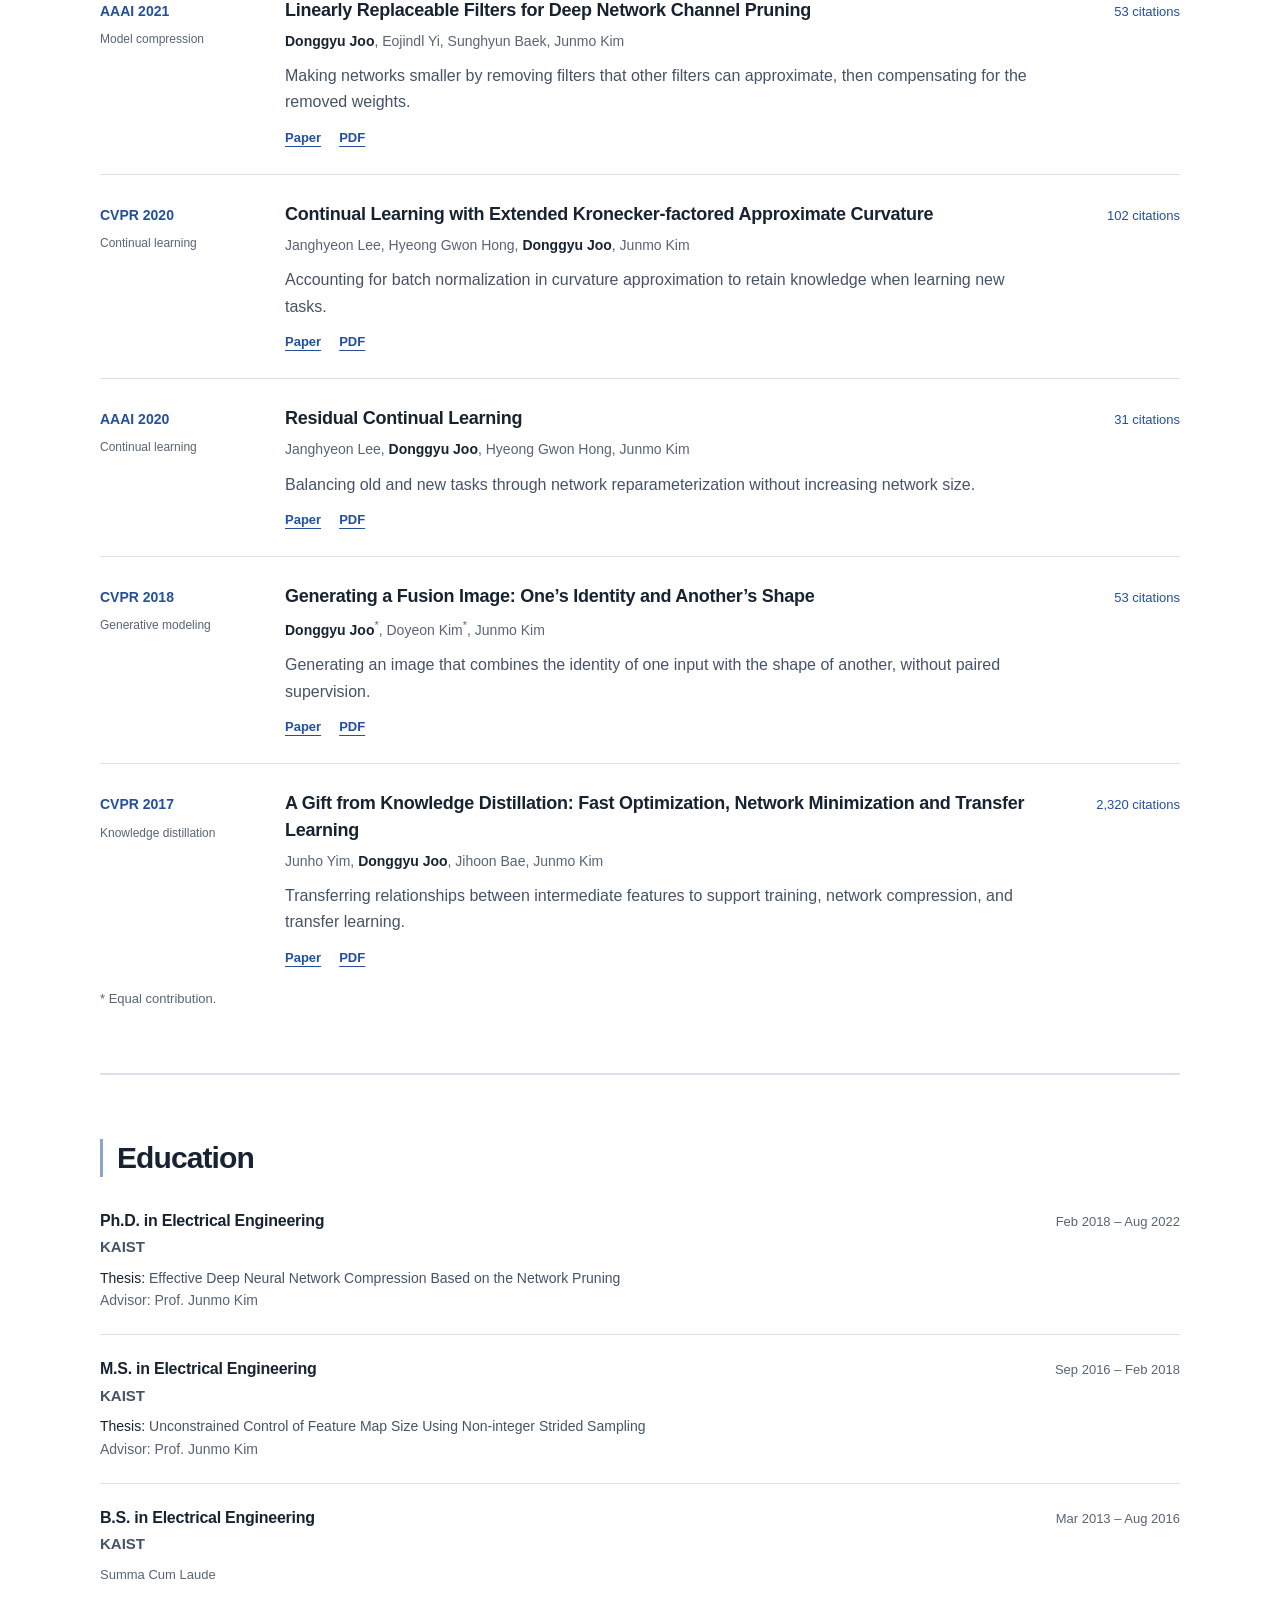
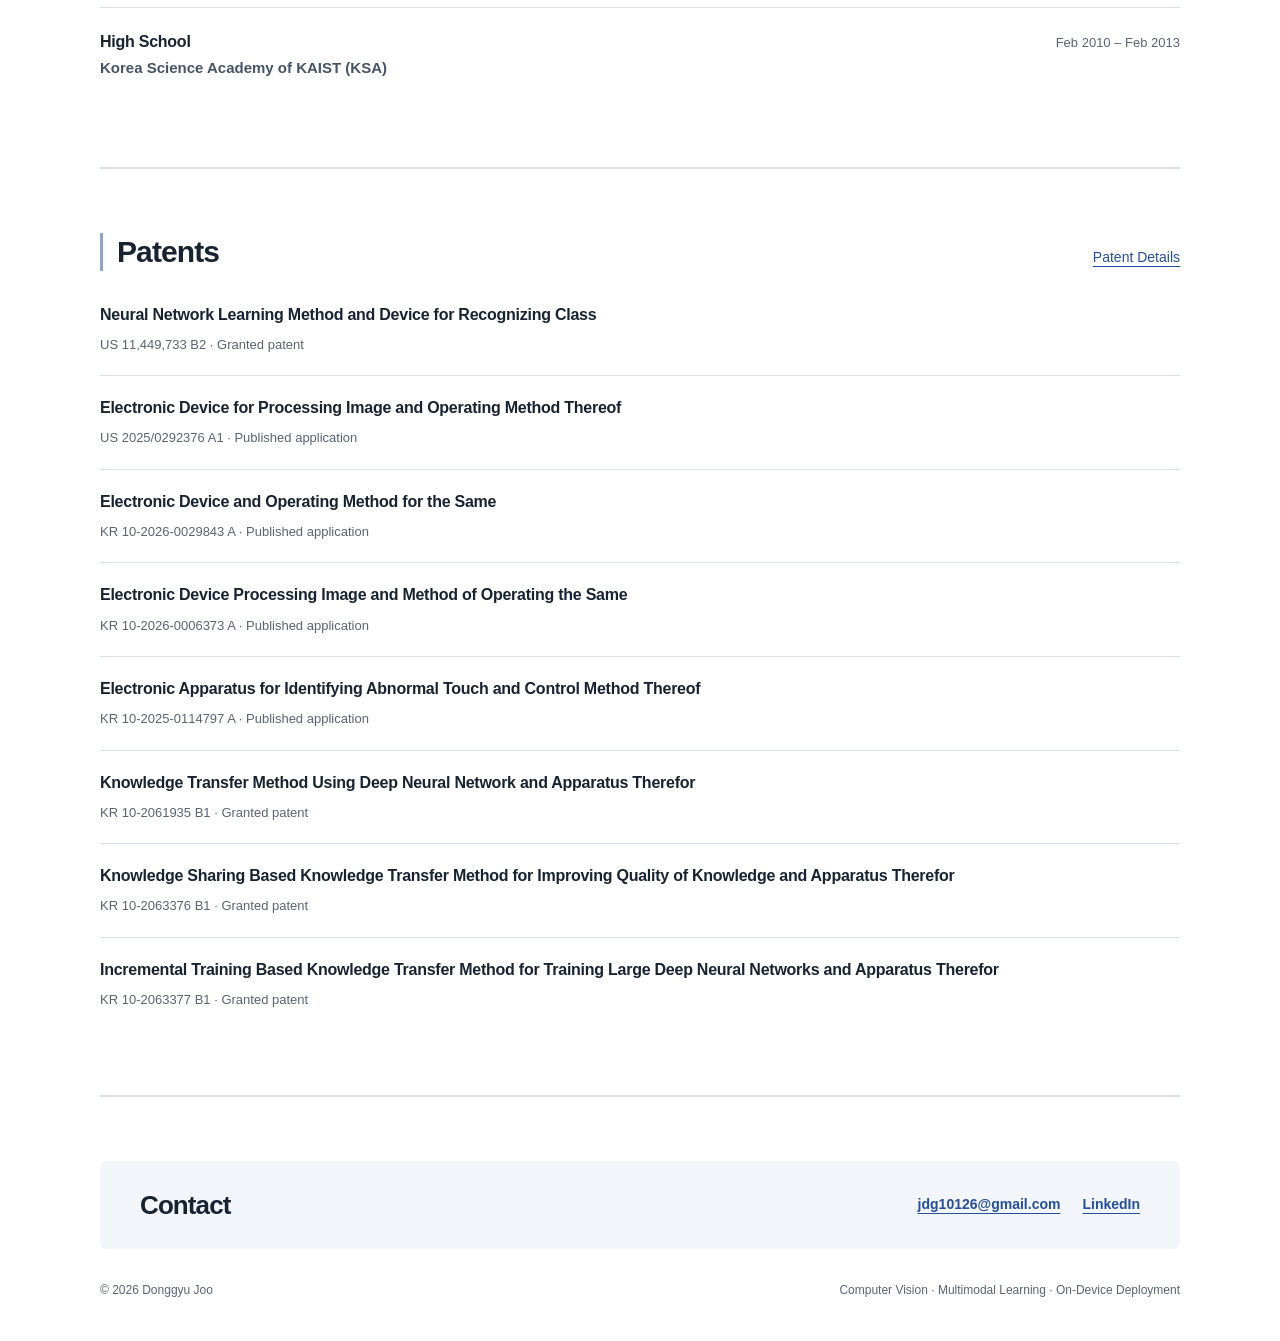
==== commit b5fbdea5: "Keep Email label alongside visible address" ====
--- a/index.html
+++ b/index.html
@@ -2,7 +2,7 @@
 <html lang="en"><head><meta charset="utf-8"><meta name="viewport" content="width=device-width, initial-scale=1"><title>Donggyu Joo | Computer Vision &amp; Multimodal AI</title><meta name="description" content="Donggyu Joo develops on-device visual recognition and image-text retrieval models at Samsung Research, with research in model pruning and GANs."><meta name="theme-color" content="#244f9d"><meta property="og:title" content="Donggyu Joo | Computer Vision &amp; Multimodal AI"><meta property="og:description" content="Donggyu Joo develops on-device visual recognition and image-text retrieval models at Samsung Research, with research in model pruning and GANs."><meta property="og:type" content="website"><link rel="icon" href="assets/favicon.svg" type="image/svg+xml"><link rel="stylesheet" href="assets/style.css?v=a6066b9f3773"></head>
 <body><a class="skip" href="#main">Skip to content</a><header class="header"><div class="wrap nav"><a class="brand" href="index.html">Donggyu Joo <span>주동규</span></a><nav class="nav-links" aria-label="Main navigation"><a href="index.html#about">About</a><a href="index.html#experience">Experience</a><a href="publications.html">Publications</a><a href="patents.html">Patents</a><a href="index.html#contact">Contact</a><a class="nav-cv" href="assets/CV_DonggyuJoo.pdf" download data-goatcounter-click="cv-download" data-goatcounter-title="CV download click">CV PDF</a></nav></div></header>
 <main id="main" class="wrap">
-<section class="hero" id="about" aria-labelledby="name"><div class="hero-copy"><p class="eyebrow">Computer Vision · Multimodal AI · Model Efficiency</p><h1 id="name">Donggyu Joo</h1><p class="role">Senior Machine Learning Scientist · Samsung Research</p><div class="bio"><p>At Samsung Research, I develop on-device models for Galaxy devices, including visual recognition and image–text retrieval.</p><p>My research has focused on model pruning and generative adversarial networks (GANs), with additional work on knowledge distillation, continual learning, depth estimation, and video generation. I received my Ph.D. in Electrical Engineering from KAIST.</p></div><div class="links"><a class="button" href="assets/CV_DonggyuJoo.pdf" download data-goatcounter-click="cv-download" data-goatcounter-title="CV download click">Download CV</a><div class="profile-links"><a href="mailto:jdg10126@gmail.com">jdg10126@gmail.com</a><a href="https://www.linkedin.com/in/donggyu-joo-a0a8ba22b/">LinkedIn</a><a href="https://scholar.google.com/citations?user=C5ULtbwAAAAJ&amp;hl=en">Google Scholar</a></div></div></div><figure class="portrait"><img src="assets/donggyu-joo.jpg" width="200" height="255" alt="Portrait of Donggyu Joo" fetchpriority="high"><figcaption>Seoul, South Korea</figcaption></figure></section>
+<section class="hero" id="about" aria-labelledby="name"><div class="hero-copy"><p class="eyebrow">Computer Vision · Multimodal AI · Model Efficiency</p><h1 id="name">Donggyu Joo</h1><p class="role">Senior Machine Learning Scientist · Samsung Research</p><div class="bio"><p>At Samsung Research, I develop on-device models for Galaxy devices, including visual recognition and image–text retrieval.</p><p>My research has focused on model pruning and generative adversarial networks (GANs), with additional work on knowledge distillation, continual learning, depth estimation, and video generation. I received my Ph.D. in Electrical Engineering from KAIST.</p></div><div class="links"><a class="button" href="assets/CV_DonggyuJoo.pdf" download data-goatcounter-click="cv-download" data-goatcounter-title="CV download click">Download CV</a><div class="profile-links"><a href="mailto:jdg10126@gmail.com">Email: jdg10126@gmail.com</a><a href="https://www.linkedin.com/in/donggyu-joo-a0a8ba22b/">LinkedIn</a><a href="https://scholar.google.com/citations?user=C5ULtbwAAAAJ&amp;hl=en">Google Scholar</a></div></div></div><figure class="portrait"><img src="assets/donggyu-joo.jpg" width="200" height="255" alt="Portrait of Donggyu Joo" fetchpriority="high"><figcaption>Seoul, South Korea</figcaption></figure></section>
 <div class="focus-strip" aria-label="Research and engineering focus"><div><p class="label">Computer Vision &amp; Multimodal AI</p><p class="value">Visual Recognition &amp; Image–Text Retrieval</p></div><div><p class="label">Model Efficiency</p><p class="value">Compression &amp; Optimization</p></div><div><p class="label">Product Experience</p><p class="value">Deployment &amp; Edge-Case Handling</p></div></div>
 <section class="section" id="experience" aria-labelledby="experience-heading">
 <div class="section-heading"><h2 id="experience-heading">Experience</h2></div>
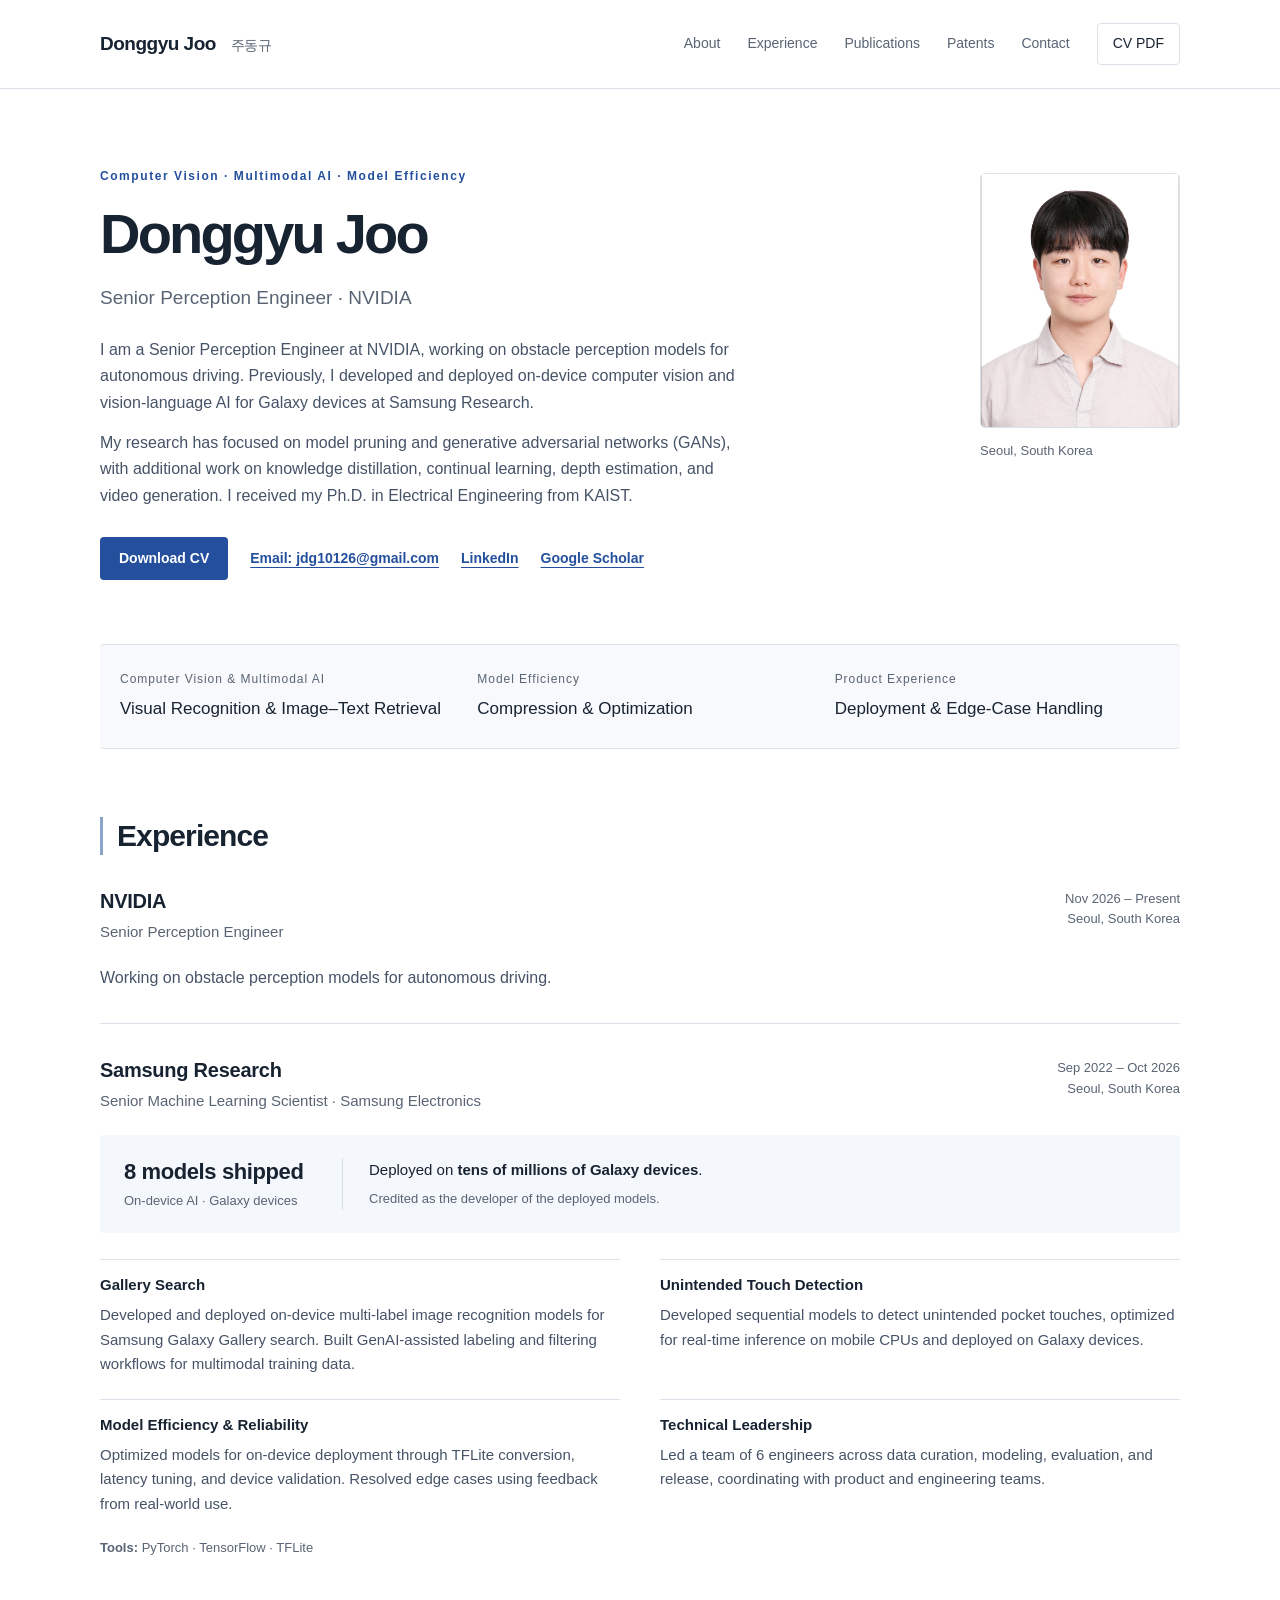
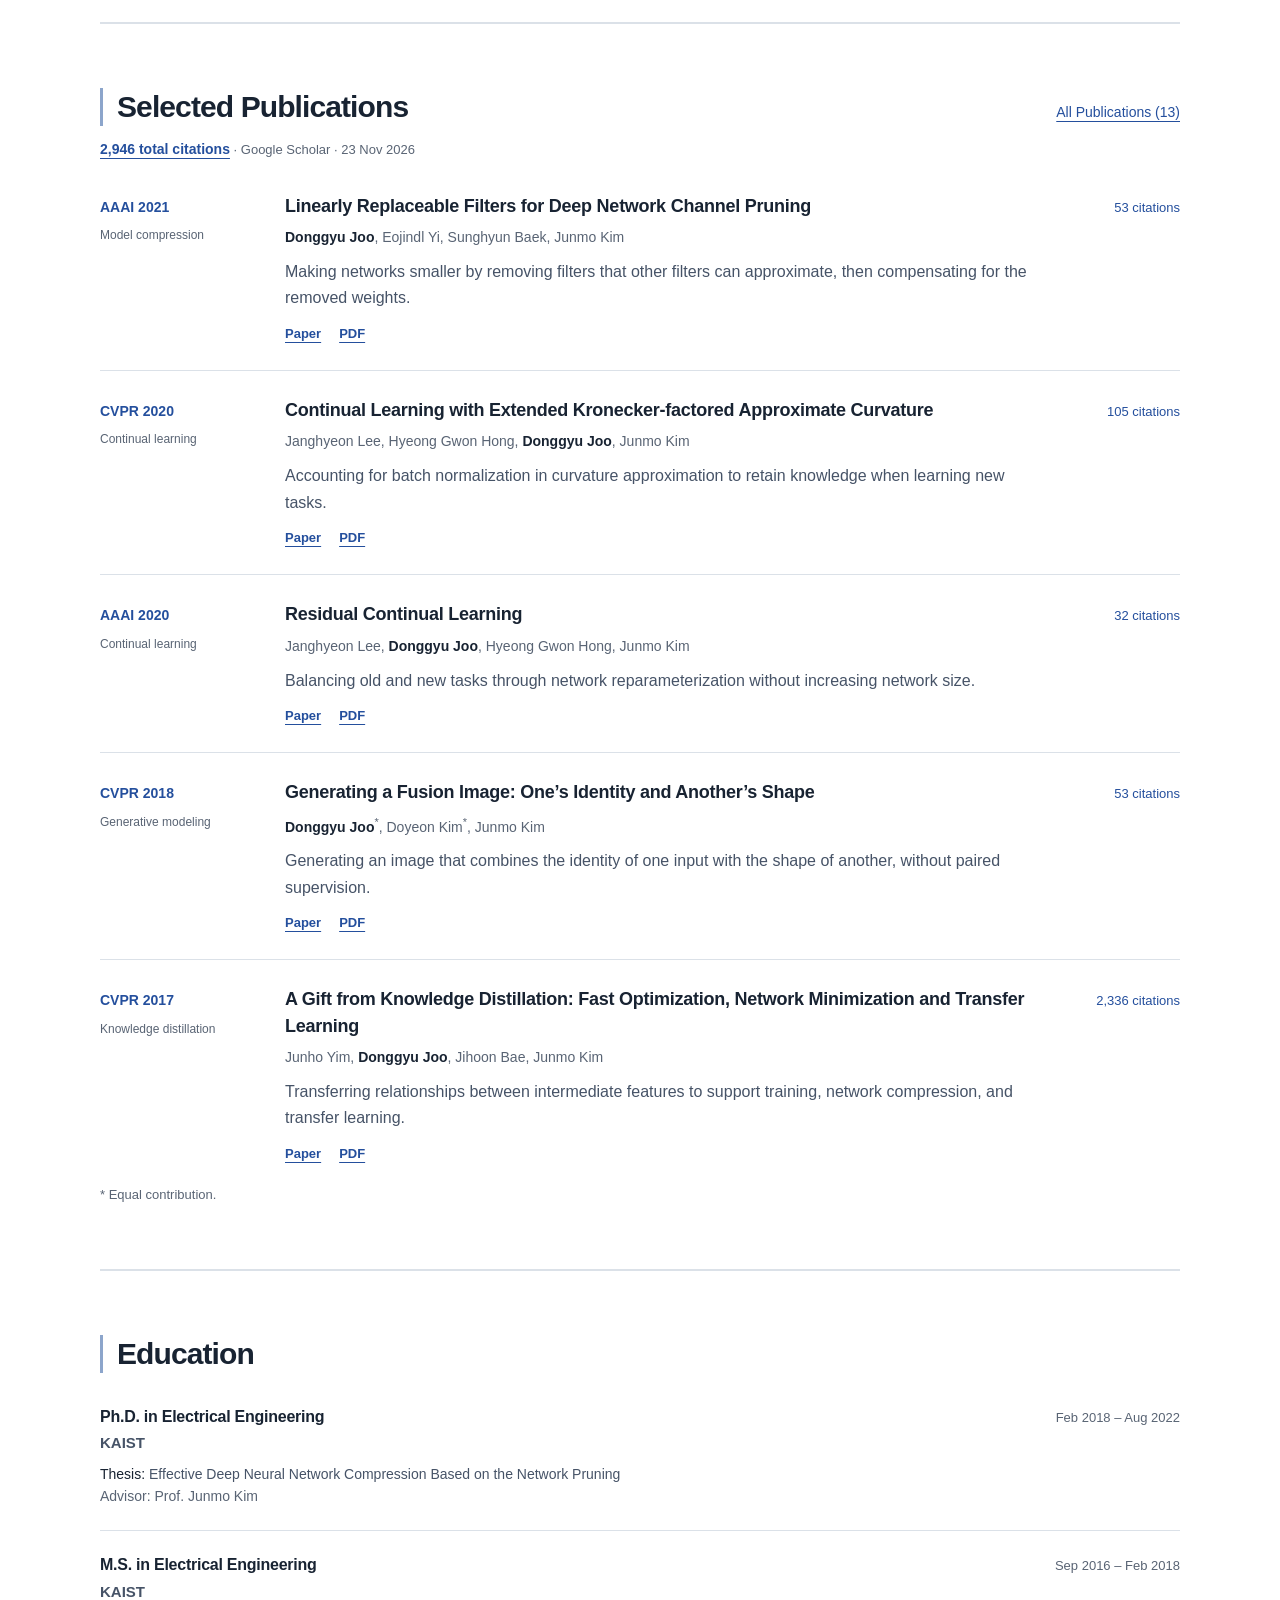
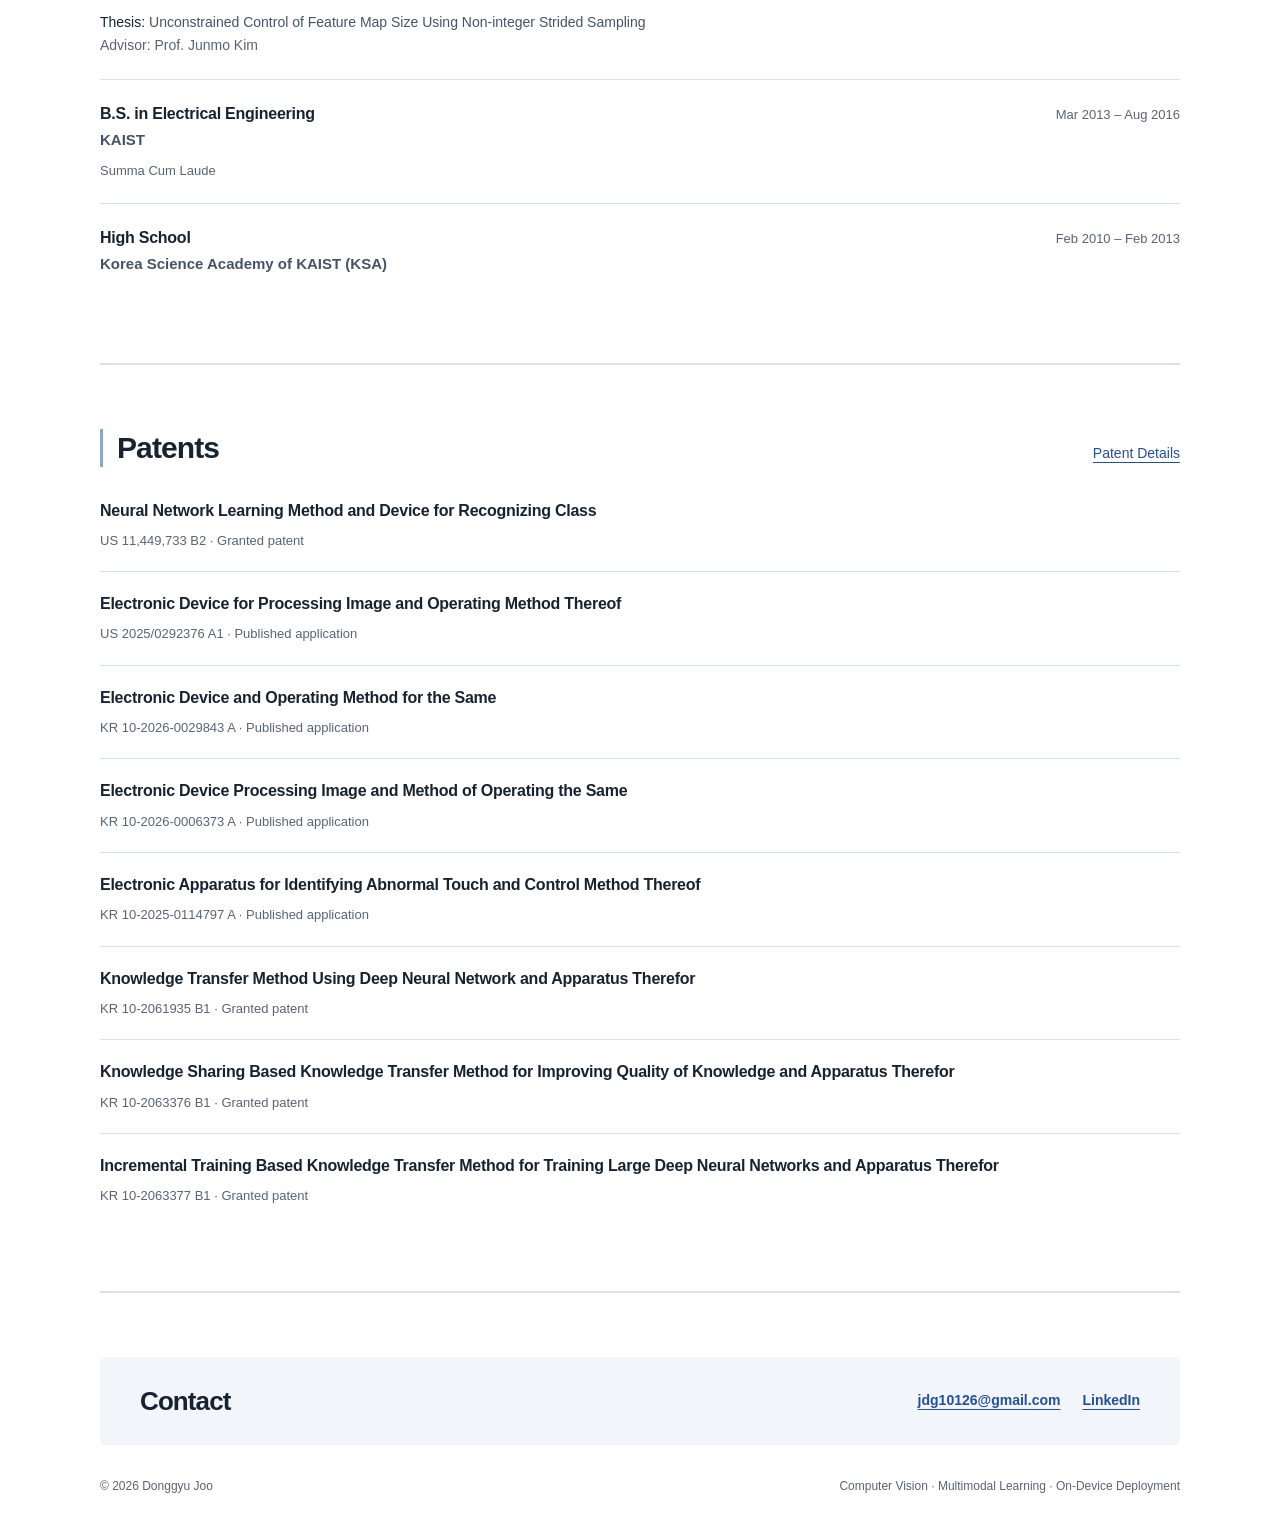
==== commit 599fb48d: "Update NVIDIA role, CV, and citation counts" ====
--- a/index.html
+++ b/index.html
@@ -1,30 +1,37 @@
 <!doctype html>
-<html lang="en"><head><meta charset="utf-8"><meta name="viewport" content="width=device-width, initial-scale=1"><title>Donggyu Joo | Computer Vision &amp; Multimodal AI</title><meta name="description" content="Donggyu Joo develops on-device visual recognition and image-text retrieval models at Samsung Research, with research in model pruning and GANs."><meta name="theme-color" content="#244f9d"><meta property="og:title" content="Donggyu Joo | Computer Vision &amp; Multimodal AI"><meta property="og:description" content="Donggyu Joo develops on-device visual recognition and image-text retrieval models at Samsung Research, with research in model pruning and GANs."><meta property="og:type" content="website"><link rel="icon" href="assets/favicon.svg" type="image/svg+xml"><link rel="stylesheet" href="assets/style.css?v=a6066b9f3773"></head>
+<html lang="en"><head><meta charset="utf-8"><meta name="viewport" content="width=device-width, initial-scale=1"><title>Donggyu Joo | Computer Vision &amp; Multimodal AI</title><meta name="description" content="Donggyu Joo is a Senior Perception Engineer at NVIDIA working on obstacle perception for autonomous driving, with a background in computer vision and multimodal AI."><meta name="theme-color" content="#244f9d"><meta property="og:title" content="Donggyu Joo | Computer Vision &amp; Multimodal AI"><meta property="og:description" content="Donggyu Joo is a Senior Perception Engineer at NVIDIA working on obstacle perception for autonomous driving, with a background in computer vision and multimodal AI."><meta property="og:type" content="website"><link rel="icon" href="assets/favicon.svg" type="image/svg+xml"><link rel="stylesheet" href="assets/style.css?v=e2bb83123acb"></head>
 <body><a class="skip" href="#main">Skip to content</a><header class="header"><div class="wrap nav"><a class="brand" href="index.html">Donggyu Joo <span>주동규</span></a><nav class="nav-links" aria-label="Main navigation"><a href="index.html#about">About</a><a href="index.html#experience">Experience</a><a href="publications.html">Publications</a><a href="patents.html">Patents</a><a href="index.html#contact">Contact</a><a class="nav-cv" href="assets/CV_DonggyuJoo.pdf" download data-goatcounter-click="cv-download" data-goatcounter-title="CV download click">CV PDF</a></nav></div></header>
 <main id="main" class="wrap">
-<section class="hero" id="about" aria-labelledby="name"><div class="hero-copy"><p class="eyebrow">Computer Vision · Multimodal AI · Model Efficiency</p><h1 id="name">Donggyu Joo</h1><p class="role">Senior Machine Learning Scientist · Samsung Research</p><div class="bio"><p>At Samsung Research, I develop on-device models for Galaxy devices, including visual recognition and image–text retrieval.</p><p>My research has focused on model pruning and generative adversarial networks (GANs), with additional work on knowledge distillation, continual learning, depth estimation, and video generation. I received my Ph.D. in Electrical Engineering from KAIST.</p></div><div class="links"><a class="button" href="assets/CV_DonggyuJoo.pdf" download data-goatcounter-click="cv-download" data-goatcounter-title="CV download click">Download CV</a><div class="profile-links"><a href="mailto:jdg10126@gmail.com">Email: jdg10126@gmail.com</a><a href="https://www.linkedin.com/in/donggyu-joo-a0a8ba22b/">LinkedIn</a><a href="https://scholar.google.com/citations?user=C5ULtbwAAAAJ&amp;hl=en">Google Scholar</a></div></div></div><figure class="portrait"><img src="assets/donggyu-joo.jpg" width="200" height="255" alt="Portrait of Donggyu Joo" fetchpriority="high"><figcaption>Seoul, South Korea</figcaption></figure></section>
+<section class="hero" id="about" aria-labelledby="name"><div class="hero-copy"><p class="eyebrow">Computer Vision · Multimodal AI · Model Efficiency</p><h1 id="name">Donggyu Joo</h1><p class="role">Senior Perception Engineer · NVIDIA</p><div class="bio"><p>I am a Senior Perception Engineer at NVIDIA, working on obstacle perception models for autonomous driving. Previously, I developed and deployed on-device computer vision and vision-language AI for Galaxy devices at Samsung Research.</p><p>My research has focused on model pruning and generative adversarial networks (GANs), with additional work on knowledge distillation, continual learning, depth estimation, and video generation. I received my Ph.D. in Electrical Engineering from KAIST.</p></div><div class="links"><a class="button" href="assets/CV_DonggyuJoo.pdf" download data-goatcounter-click="cv-download" data-goatcounter-title="CV download click">Download CV</a><div class="profile-links"><a href="mailto:jdg10126@gmail.com">Email: jdg10126@gmail.com</a><a href="https://www.linkedin.com/in/donggyu-joo-a0a8ba22b/">LinkedIn</a><a href="https://scholar.google.com/citations?user=C5ULtbwAAAAJ&amp;hl=en">Google Scholar</a></div></div></div><figure class="portrait"><img src="assets/donggyu-joo.jpg" width="200" height="255" alt="Portrait of Donggyu Joo" fetchpriority="high"><figcaption>Seoul, South Korea</figcaption></figure></section>
 <div class="focus-strip" aria-label="Research and engineering focus"><div><p class="label">Computer Vision &amp; Multimodal AI</p><p class="value">Visual Recognition &amp; Image–Text Retrieval</p></div><div><p class="label">Model Efficiency</p><p class="value">Compression &amp; Optimization</p></div><div><p class="label">Product Experience</p><p class="value">Deployment &amp; Edge-Case Handling</p></div></div>
 <section class="section" id="experience" aria-labelledby="experience-heading">
 <div class="section-heading"><h2 id="experience-heading">Experience</h2></div>
 <article class="employment">
 <header class="employment-heading">
+<div><h3>NVIDIA</h3><p class="employment-role">Senior Perception Engineer</p></div>
+<p class="employment-meta">Nov 2026 – Present<span>Seoul, South Korea</span></p>
+</header>
+<p class="summary">Working on obstacle perception models for autonomous driving.</p>
+</article>
+<article class="employment">
+<header class="employment-heading">
 <div><h3>Samsung Research</h3><p class="employment-role">Senior Machine Learning Scientist · Samsung Electronics</p></div>
-<p class="employment-meta">Sep 2022 – Present<span>Seoul, South Korea</span></p>
+<p class="employment-meta">Sep 2022 – Oct 2026<span>Seoul, South Korea</span></p>
 </header>
 <div class="employment-impact" aria-label="Production deployment">
 <div class="impact-stat"><p class="impact-count">8 models shipped</p><p class="impact-label">On-device AI · Galaxy devices</p></div>
 <div class="impact-context"><p>Deployed on <strong>tens of millions of Galaxy devices</strong>.</p><p class="impact-note">Credited as the developer of the deployed models.</p></div>
 </div>
 <div class="contribution-list">
-<section class="contribution-row"><h4>Gallery Search</h4><p>Developed and deployed visual recognition and image–text retrieval models for Galaxy Gallery search. Built GenAI-assisted labeling and filtering workflows for multimodal training data.</p></section>
+<section class="contribution-row"><h4>Gallery Search</h4><p>Developed and deployed on-device multi-label image recognition models for Samsung Galaxy Gallery search. Built GenAI-assisted labeling and filtering workflows for multimodal training data.</p></section>
 <section class="contribution-row"><h4>Unintended Touch Detection</h4><p>Developed sequential models to detect unintended pocket touches, optimized for real-time inference on mobile CPUs and deployed on Galaxy devices.</p></section>
 <section class="contribution-row"><h4>Model Efficiency &amp; Reliability</h4><p>Optimized models for on-device deployment through TFLite conversion, latency tuning, and device validation. Resolved edge cases using feedback from real-world use.</p></section>
-<section class="contribution-row"><h4>Technical Leadership</h4><p>Lead a team of 6 engineers across data curation, modeling, evaluation, and release, coordinating with product and engineering teams.</p></section>
+<section class="contribution-row"><h4>Technical Leadership</h4><p>Led a team of 6 engineers across data curation, modeling, evaluation, and release, coordinating with product and engineering teams.</p></section>
 </div>
 <p class="experience-tools"><span>Tools:</span> PyTorch · TensorFlow · TFLite</p>
 </article>
 </section>
-<section class="section" id="publications"><div class="section-heading"><div><h2>Selected Publications</h2><p class="citation-summary"><a href="https://scholar.google.com/citations?user=C5ULtbwAAAAJ&amp;hl=en">2,920 total citations</a> <span>· Google Scholar · 14 Oct 2026</span></p></div><a href="publications.html">All Publications (13)</a></div><div><article class="pub" id="lrf"><div class="venue">AAAI 2021<span class="topic">Model compression</span></div><div><div class="pub-heading"><h3><a href="https://ojs.aaai.org/index.php/AAAI/article/view/16978">Linearly Replaceable Filters for Deep Network Channel Pruning</a></h3><span class="citation-count" title="Google Scholar · 14 Oct 2026">53 citations</span></div><p class="authors"><strong>Donggyu Joo</strong>, Eojindl Yi, Sunghyun Baek, Junmo Kim</p><p class="summary">Making networks smaller by removing filters that other filters can approximate, then compensating for the removed weights.</p><div class="links"><a href="https://ojs.aaai.org/index.php/AAAI/article/view/16978">Paper</a><a href="https://ojs.aaai.org/index.php/AAAI/article/download/16978/16785">PDF</a></div></div></article><article class="pub" id="ekfac"><div class="venue">CVPR 2020<span class="topic">Continual learning</span></div><div><div class="pub-heading"><h3><a href="https://openaccess.thecvf.com/content_CVPR_2020/html/Lee_Continual_Learning_With_Extended_Kronecker-Factored_Approximate_Curvature_CVPR_2020_paper.html">Continual Learning with Extended Kronecker-factored Approximate Curvature</a></h3><span class="citation-count" title="Google Scholar · 14 Oct 2026">102 citations</span></div><p class="authors">Janghyeon Lee, Hyeong Gwon Hong, <strong>Donggyu Joo</strong>, Junmo Kim</p><p class="summary">Accounting for batch normalization in curvature approximation to retain knowledge when learning new tasks.</p><div class="links"><a href="https://openaccess.thecvf.com/content_CVPR_2020/html/Lee_Continual_Learning_With_Extended_Kronecker-Factored_Approximate_Curvature_CVPR_2020_paper.html">Paper</a><a href="https://openaccess.thecvf.com/content_CVPR_2020/papers/Lee_Continual_Learning_With_Extended_Kronecker-Factored_Approximate_Curvature_CVPR_2020_paper.pdf">PDF</a></div></div></article><article class="pub" id="rescl"><div class="venue">AAAI 2020<span class="topic">Continual learning</span></div><div><div class="pub-heading"><h3><a href="https://ojs.aaai.org/index.php/AAAI/article/view/5884">Residual Continual Learning</a></h3><span class="citation-count" title="Google Scholar · 14 Oct 2026">31 citations</span></div><p class="authors">Janghyeon Lee, <strong>Donggyu Joo</strong>, Hyeong Gwon Hong, Junmo Kim</p><p class="summary">Balancing old and new tasks through network reparameterization without increasing network size.</p><div class="links"><a href="https://ojs.aaai.org/index.php/AAAI/article/view/5884">Paper</a><a href="https://ojs.aaai.org/index.php/AAAI/article/download/5884/5740">PDF</a></div></div></article><article class="pub" id="fusion"><div class="venue">CVPR 2018<span class="topic">Generative modeling</span></div><div><div class="pub-heading"><h3><a href="https://openaccess.thecvf.com/content_cvpr_2018/html/Joo_Generating_a_Fusion_CVPR_2018_paper.html">Generating a Fusion Image: One’s Identity and Another’s Shape</a></h3><span class="citation-count" title="Google Scholar · 14 Oct 2026">53 citations</span></div><p class="authors"><strong>Donggyu Joo</strong><sup>*</sup>, Doyeon Kim<sup>*</sup>, Junmo Kim</p><p class="summary">Generating an image that combines the identity of one input with the shape of another, without paired supervision.</p><div class="links"><a href="https://openaccess.thecvf.com/content_cvpr_2018/html/Joo_Generating_a_Fusion_CVPR_2018_paper.html">Paper</a><a href="https://openaccess.thecvf.com/content_cvpr_2018/papers/Joo_Generating_a_Fusion_CVPR_2018_paper.pdf">PDF</a></div></div></article><article class="pub" id="gift"><div class="venue">CVPR 2017<span class="topic">Knowledge distillation</span></div><div><div class="pub-heading"><h3><a href="https://openaccess.thecvf.com/content_cvpr_2017/html/Yim_A_Gift_From_CVPR_2017_paper.html">A Gift from Knowledge Distillation: Fast Optimization, Network Minimization and Transfer Learning</a></h3><span class="citation-count" title="Google Scholar · 14 Oct 2026">2,320 citations</span></div><p class="authors">Junho Yim, <strong>Donggyu Joo</strong>, Jihoon Bae, Junmo Kim</p><p class="summary">Transferring relationships between intermediate features to support training, network compression, and transfer learning.</p><div class="links"><a href="https://openaccess.thecvf.com/content_cvpr_2017/html/Yim_A_Gift_From_CVPR_2017_paper.html">Paper</a><a href="https://openaccess.thecvf.com/content_cvpr_2017/papers/Yim_A_Gift_From_CVPR_2017_paper.pdf">PDF</a></div></div></article></div><p class="small-note">* Equal contribution.</p></section>
+<section class="section" id="publications"><div class="section-heading"><div><h2>Selected Publications</h2><p class="citation-summary"><a href="https://scholar.google.com/citations?user=C5ULtbwAAAAJ&amp;hl=en">2,946 total citations</a> <span>· Google Scholar · 23 Nov 2026</span></p></div><a href="publications.html">All Publications (13)</a></div><div><article class="pub" id="lrf"><div class="venue">AAAI 2021<span class="topic">Model compression</span></div><div><div class="pub-heading"><h3><a href="https://ojs.aaai.org/index.php/AAAI/article/view/16978">Linearly Replaceable Filters for Deep Network Channel Pruning</a></h3><span class="citation-count" title="Google Scholar · 23 Nov 2026">53 citations</span></div><p class="authors"><strong>Donggyu Joo</strong>, Eojindl Yi, Sunghyun Baek, Junmo Kim</p><p class="summary">Making networks smaller by removing filters that other filters can approximate, then compensating for the removed weights.</p><div class="links"><a href="https://ojs.aaai.org/index.php/AAAI/article/view/16978">Paper</a><a href="https://ojs.aaai.org/index.php/AAAI/article/download/16978/16785">PDF</a></div></div></article><article class="pub" id="ekfac"><div class="venue">CVPR 2020<span class="topic">Continual learning</span></div><div><div class="pub-heading"><h3><a href="https://openaccess.thecvf.com/content_CVPR_2020/html/Lee_Continual_Learning_With_Extended_Kronecker-Factored_Approximate_Curvature_CVPR_2020_paper.html">Continual Learning with Extended Kronecker-factored Approximate Curvature</a></h3><span class="citation-count" title="Google Scholar · 23 Nov 2026">105 citations</span></div><p class="authors">Janghyeon Lee, Hyeong Gwon Hong, <strong>Donggyu Joo</strong>, Junmo Kim</p><p class="summary">Accounting for batch normalization in curvature approximation to retain knowledge when learning new tasks.</p><div class="links"><a href="https://openaccess.thecvf.com/content_CVPR_2020/html/Lee_Continual_Learning_With_Extended_Kronecker-Factored_Approximate_Curvature_CVPR_2020_paper.html">Paper</a><a href="https://openaccess.thecvf.com/content_CVPR_2020/papers/Lee_Continual_Learning_With_Extended_Kronecker-Factored_Approximate_Curvature_CVPR_2020_paper.pdf">PDF</a></div></div></article><article class="pub" id="rescl"><div class="venue">AAAI 2020<span class="topic">Continual learning</span></div><div><div class="pub-heading"><h3><a href="https://ojs.aaai.org/index.php/AAAI/article/view/5884">Residual Continual Learning</a></h3><span class="citation-count" title="Google Scholar · 23 Nov 2026">32 citations</span></div><p class="authors">Janghyeon Lee, <strong>Donggyu Joo</strong>, Hyeong Gwon Hong, Junmo Kim</p><p class="summary">Balancing old and new tasks through network reparameterization without increasing network size.</p><div class="links"><a href="https://ojs.aaai.org/index.php/AAAI/article/view/5884">Paper</a><a href="https://ojs.aaai.org/index.php/AAAI/article/download/5884/5740">PDF</a></div></div></article><article class="pub" id="fusion"><div class="venue">CVPR 2018<span class="topic">Generative modeling</span></div><div><div class="pub-heading"><h3><a href="https://openaccess.thecvf.com/content_cvpr_2018/html/Joo_Generating_a_Fusion_CVPR_2018_paper.html">Generating a Fusion Image: One’s Identity and Another’s Shape</a></h3><span class="citation-count" title="Google Scholar · 23 Nov 2026">53 citations</span></div><p class="authors"><strong>Donggyu Joo</strong><sup>*</sup>, Doyeon Kim<sup>*</sup>, Junmo Kim</p><p class="summary">Generating an image that combines the identity of one input with the shape of another, without paired supervision.</p><div class="links"><a href="https://openaccess.thecvf.com/content_cvpr_2018/html/Joo_Generating_a_Fusion_CVPR_2018_paper.html">Paper</a><a href="https://openaccess.thecvf.com/content_cvpr_2018/papers/Joo_Generating_a_Fusion_CVPR_2018_paper.pdf">PDF</a></div></div></article><article class="pub" id="gift"><div class="venue">CVPR 2017<span class="topic">Knowledge distillation</span></div><div><div class="pub-heading"><h3><a href="https://openaccess.thecvf.com/content_cvpr_2017/html/Yim_A_Gift_From_CVPR_2017_paper.html">A Gift from Knowledge Distillation: Fast Optimization, Network Minimization and Transfer Learning</a></h3><span class="citation-count" title="Google Scholar · 23 Nov 2026">2,336 citations</span></div><p class="authors">Junho Yim, <strong>Donggyu Joo</strong>, Jihoon Bae, Junmo Kim</p><p class="summary">Transferring relationships between intermediate features to support training, network compression, and transfer learning.</p><div class="links"><a href="https://openaccess.thecvf.com/content_cvpr_2017/html/Yim_A_Gift_From_CVPR_2017_paper.html">Paper</a><a href="https://openaccess.thecvf.com/content_cvpr_2017/papers/Yim_A_Gift_From_CVPR_2017_paper.pdf">PDF</a></div></div></article></div><p class="small-note">* Equal contribution.</p></section>
 <section class="section" id="education" aria-labelledby="education-heading"><div class="section-heading"><h2 id="education-heading">Education</h2></div><div class="education-list">
 <article class="education-row"><div class="education-title"><div class="education-identity"><h3>Ph.D. in Electrical Engineering</h3><p class="education-school">KAIST</p></div><p class="education-years">Feb 2018 – Aug 2022</p></div><p class="thesis"><span>Thesis:</span> Effective Deep Neural Network Compression Based on the Network Pruning</p><p>Advisor: Prof. Junmo Kim</p></article>
 <article class="education-row"><div class="education-title"><div class="education-identity"><h3>M.S. in Electrical Engineering</h3><p class="education-school">KAIST</p></div><p class="education-years">Sep 2016 – Feb 2018</p></div><p class="thesis"><span>Thesis:</span> Unconstrained Control of Feature Map Size Using Non-integer Strided Sampling</p><p>Advisor: Prof. Junmo Kim</p></article>
--- a/assets/style.css
+++ b/assets/style.css
@@ -15,6 +15,7 @@
 
 /* Employer, deployment summary, and contributions have distinct visual levels. */
 .employment{width:100%}
+.employment+.employment{margin-top:32px;padding-top:32px;border-top:1px solid var(--line)}
 .employment-heading{display:grid;grid-template-columns:minmax(0,1fr) auto;align-items:start;gap:24px;margin-bottom:22px}
 .employment-heading h3{font-size:1.25rem;font-weight:600;line-height:1.4;margin:0 0 5px}
 .employment-role{font-size:.9375rem;line-height:1.55;margin:0;color:var(--muted)}
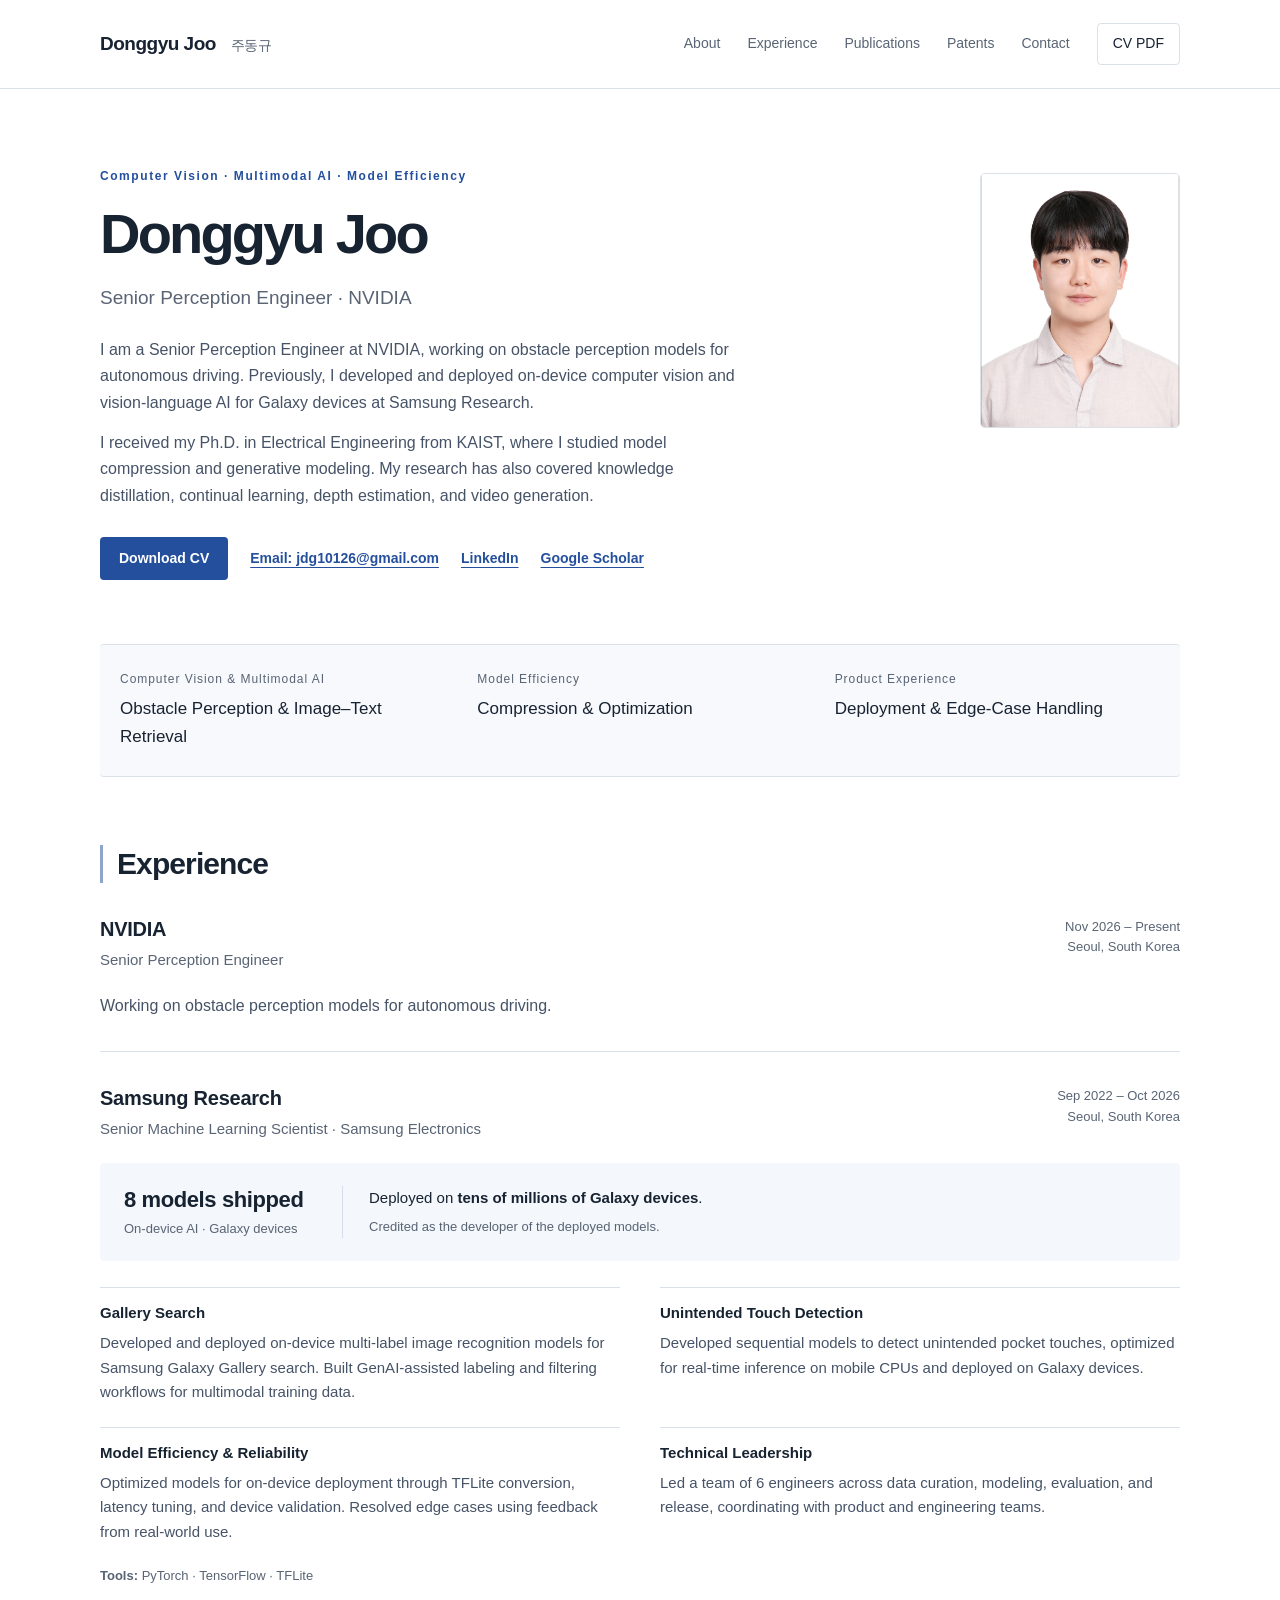
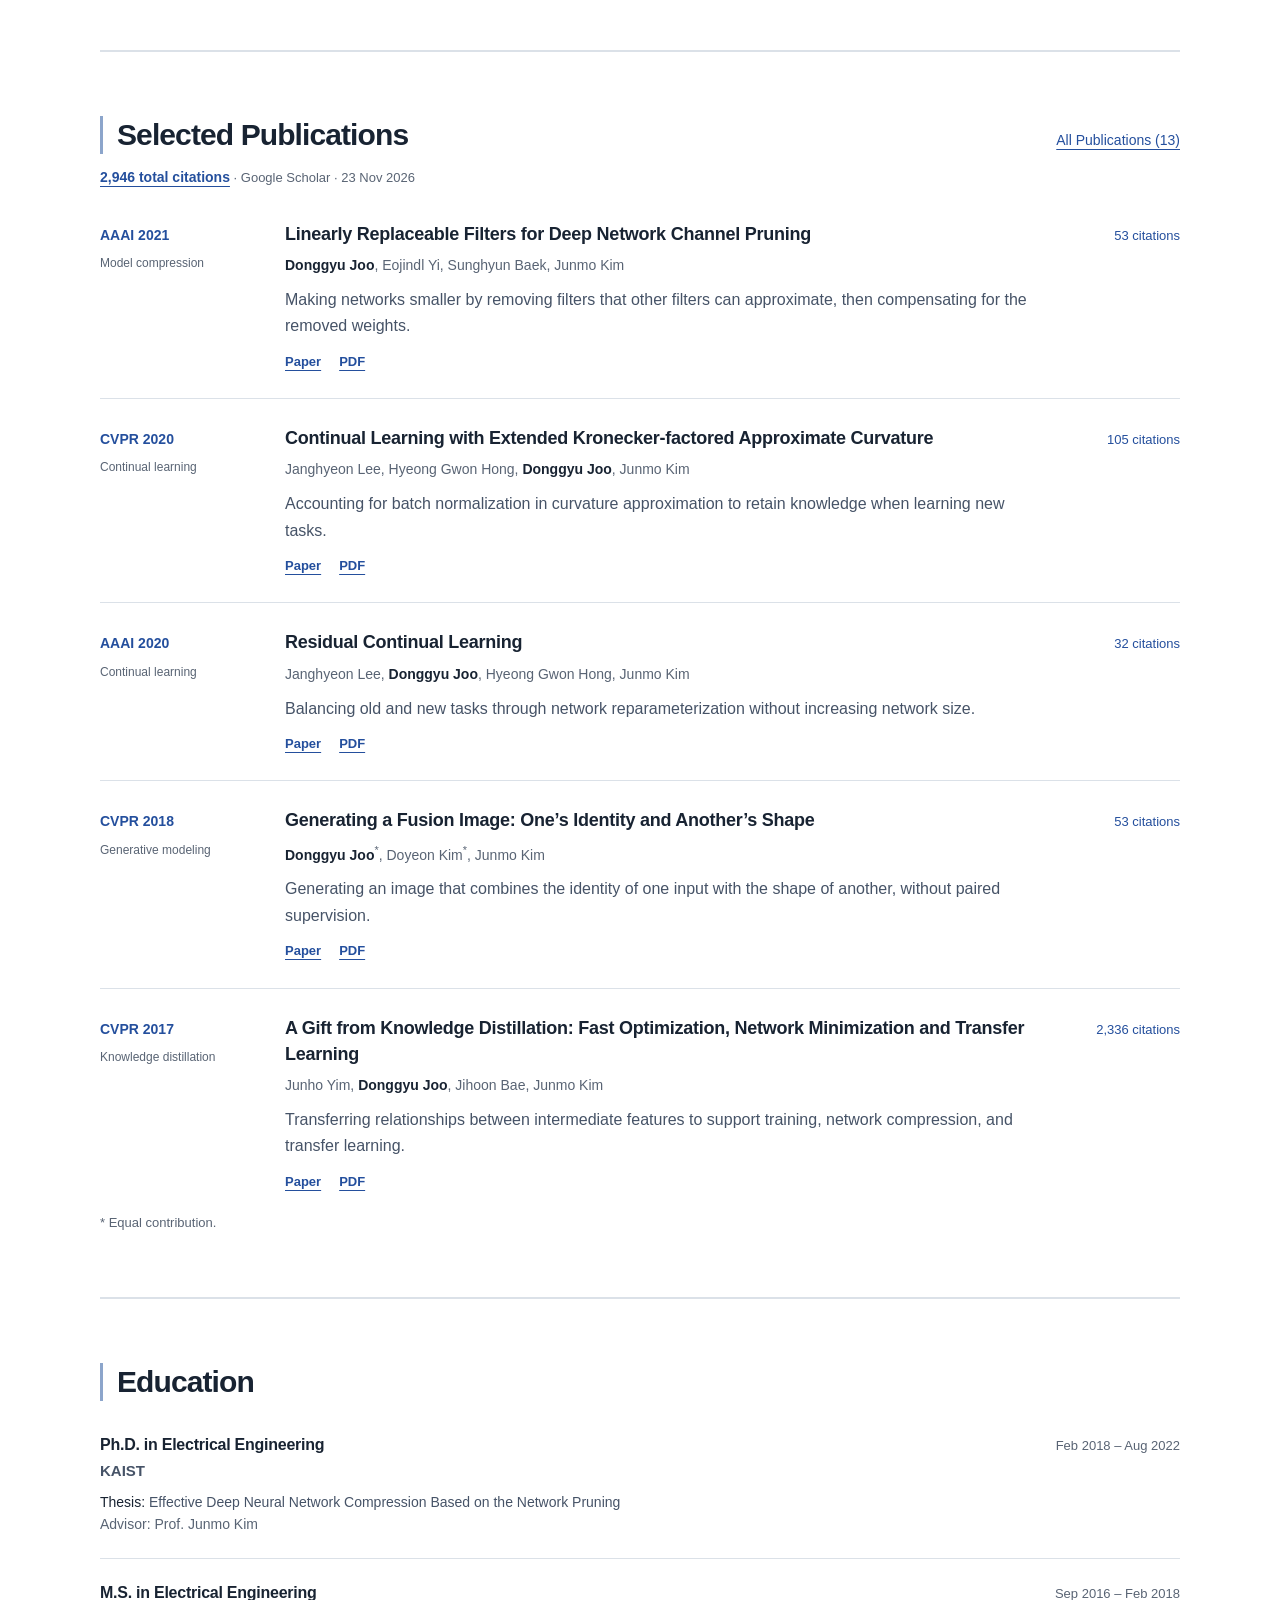
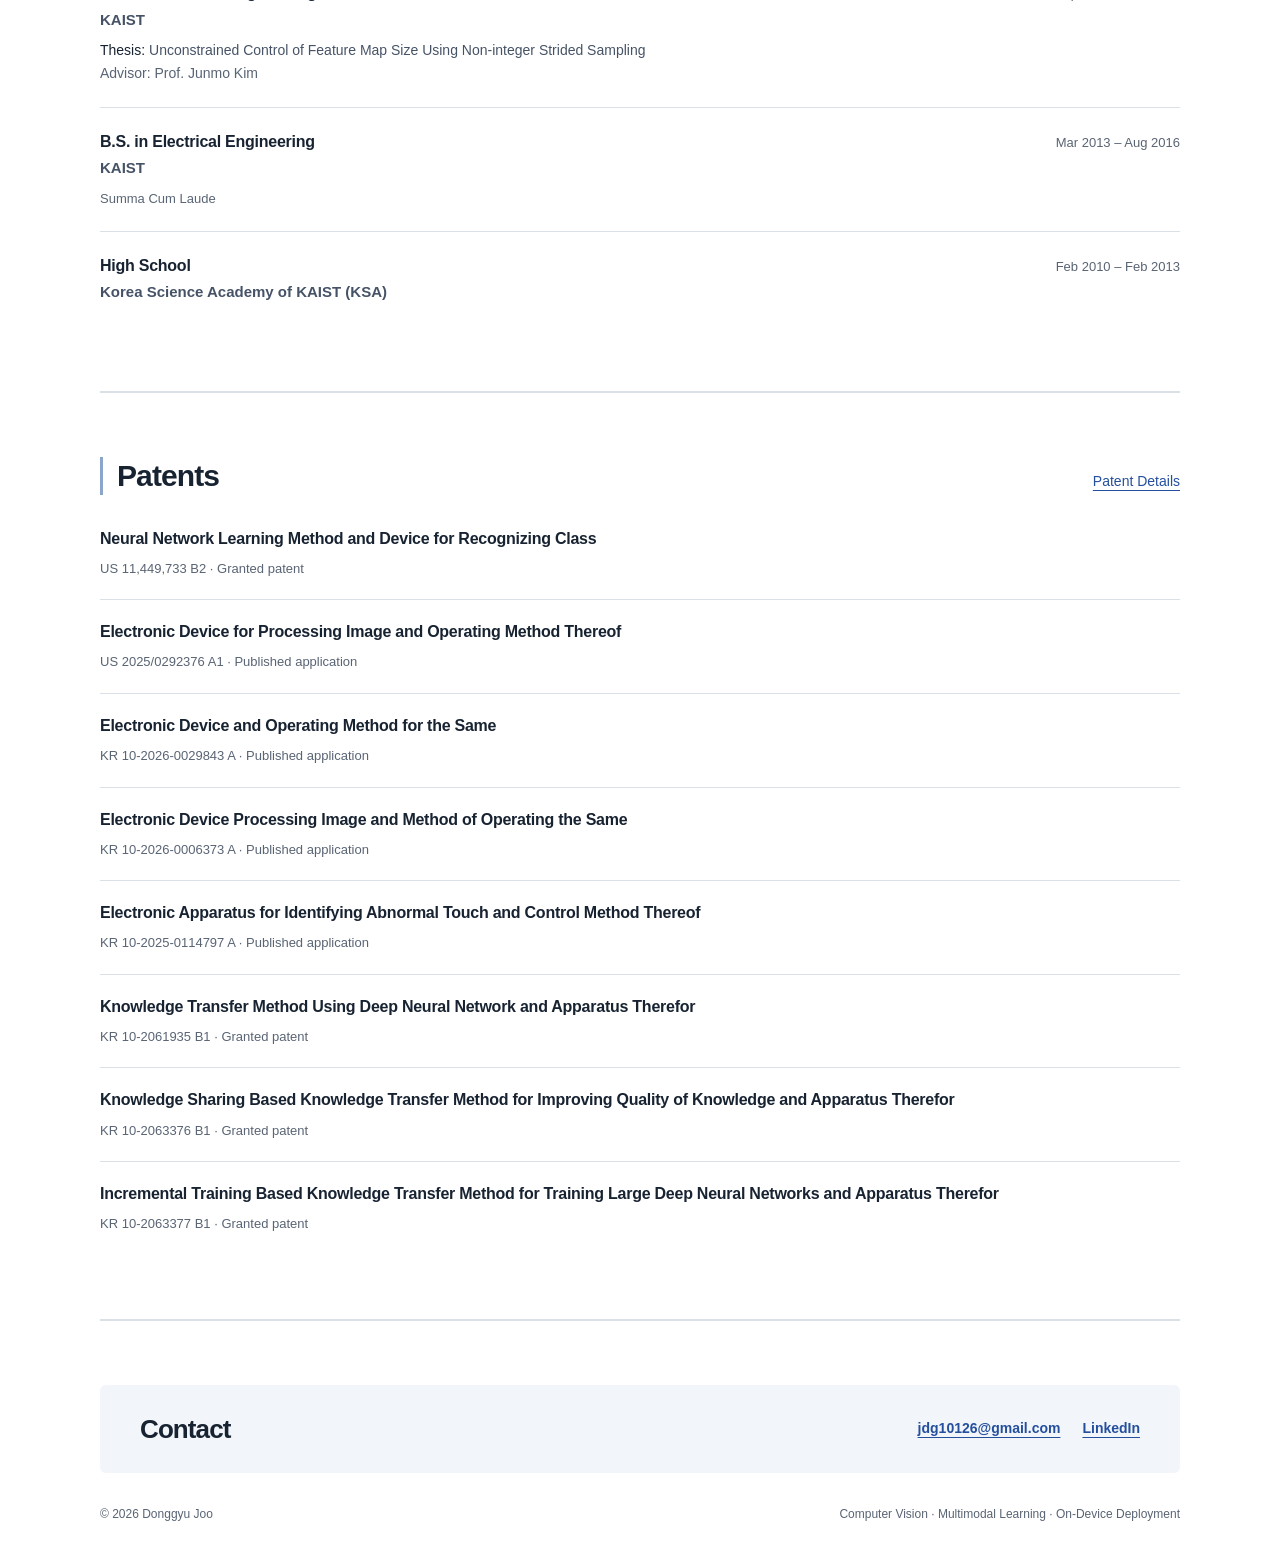
==== commit 7f5b6481: "Refine research introduction and include obstacle perception" ====
--- a/index.html
+++ b/index.html
@@ -2,8 +2,8 @@
 <html lang="en"><head><meta charset="utf-8"><meta name="viewport" content="width=device-width, initial-scale=1"><title>Donggyu Joo | Computer Vision &amp; Multimodal AI</title><meta name="description" content="Donggyu Joo is a Senior Perception Engineer at NVIDIA working on obstacle perception for autonomous driving, with a background in computer vision and multimodal AI."><meta name="theme-color" content="#244f9d"><meta property="og:title" content="Donggyu Joo | Computer Vision &amp; Multimodal AI"><meta property="og:description" content="Donggyu Joo is a Senior Perception Engineer at NVIDIA working on obstacle perception for autonomous driving, with a background in computer vision and multimodal AI."><meta property="og:type" content="website"><link rel="icon" href="assets/favicon.svg" type="image/svg+xml"><link rel="stylesheet" href="assets/style.css?v=e2bb83123acb"></head>
 <body><a class="skip" href="#main">Skip to content</a><header class="header"><div class="wrap nav"><a class="brand" href="index.html">Donggyu Joo <span>주동규</span></a><nav class="nav-links" aria-label="Main navigation"><a href="index.html#about">About</a><a href="index.html#experience">Experience</a><a href="publications.html">Publications</a><a href="patents.html">Patents</a><a href="index.html#contact">Contact</a><a class="nav-cv" href="assets/CV_DonggyuJoo.pdf" download data-goatcounter-click="cv-download" data-goatcounter-title="CV download click">CV PDF</a></nav></div></header>
 <main id="main" class="wrap">
-<section class="hero" id="about" aria-labelledby="name"><div class="hero-copy"><p class="eyebrow">Computer Vision · Multimodal AI · Model Efficiency</p><h1 id="name">Donggyu Joo</h1><p class="role">Senior Perception Engineer · NVIDIA</p><div class="bio"><p>I am a Senior Perception Engineer at NVIDIA, working on obstacle perception models for autonomous driving. Previously, I developed and deployed on-device computer vision and vision-language AI for Galaxy devices at Samsung Research.</p><p>My research has focused on model pruning and generative adversarial networks (GANs), with additional work on knowledge distillation, continual learning, depth estimation, and video generation. I received my Ph.D. in Electrical Engineering from KAIST.</p></div><div class="links"><a class="button" href="assets/CV_DonggyuJoo.pdf" download data-goatcounter-click="cv-download" data-goatcounter-title="CV download click">Download CV</a><div class="profile-links"><a href="mailto:jdg10126@gmail.com">Email: jdg10126@gmail.com</a><a href="https://www.linkedin.com/in/donggyu-joo-a0a8ba22b/">LinkedIn</a><a href="https://scholar.google.com/citations?user=C5ULtbwAAAAJ&amp;hl=en">Google Scholar</a></div></div></div><figure class="portrait"><img src="assets/donggyu-joo.jpg" width="200" height="255" alt="Portrait of Donggyu Joo" fetchpriority="high"><figcaption>Seoul, South Korea</figcaption></figure></section>
-<div class="focus-strip" aria-label="Research and engineering focus"><div><p class="label">Computer Vision &amp; Multimodal AI</p><p class="value">Visual Recognition &amp; Image–Text Retrieval</p></div><div><p class="label">Model Efficiency</p><p class="value">Compression &amp; Optimization</p></div><div><p class="label">Product Experience</p><p class="value">Deployment &amp; Edge-Case Handling</p></div></div>
+<section class="hero" id="about" aria-labelledby="name"><div class="hero-copy"><p class="eyebrow">Computer Vision · Multimodal AI · Model Efficiency</p><h1 id="name">Donggyu Joo</h1><p class="role">Senior Perception Engineer · NVIDIA</p><div class="bio"><p>I am a Senior Perception Engineer at NVIDIA, working on obstacle perception models for autonomous driving. Previously, I developed and deployed on-device computer vision and vision-language AI for Galaxy devices at Samsung Research.</p><p>I received my Ph.D. in Electrical Engineering from KAIST, where I studied model compression and generative modeling. My research has also covered knowledge distillation, continual learning, depth estimation, and video generation.</p></div><div class="links"><a class="button" href="assets/CV_DonggyuJoo.pdf" download data-goatcounter-click="cv-download" data-goatcounter-title="CV download click">Download CV</a><div class="profile-links"><a href="mailto:jdg10126@gmail.com">Email: jdg10126@gmail.com</a><a href="https://www.linkedin.com/in/donggyu-joo-a0a8ba22b/">LinkedIn</a><a href="https://scholar.google.com/citations?user=C5ULtbwAAAAJ&amp;hl=en">Google Scholar</a></div></div></div><figure class="portrait"><img src="assets/donggyu-joo.jpg" width="200" height="255" alt="Portrait of Donggyu Joo" fetchpriority="high"></figure></section>
+<div class="focus-strip" aria-label="Research and engineering focus"><div><p class="label">Computer Vision &amp; Multimodal AI</p><p class="value">Obstacle Perception &amp; Image–Text Retrieval</p></div><div><p class="label">Model Efficiency</p><p class="value">Compression &amp; Optimization</p></div><div><p class="label">Product Experience</p><p class="value">Deployment &amp; Edge-Case Handling</p></div></div>
 <section class="section" id="experience" aria-labelledby="experience-heading">
 <div class="section-heading"><h2 id="experience-heading">Experience</h2></div>
 <article class="employment">
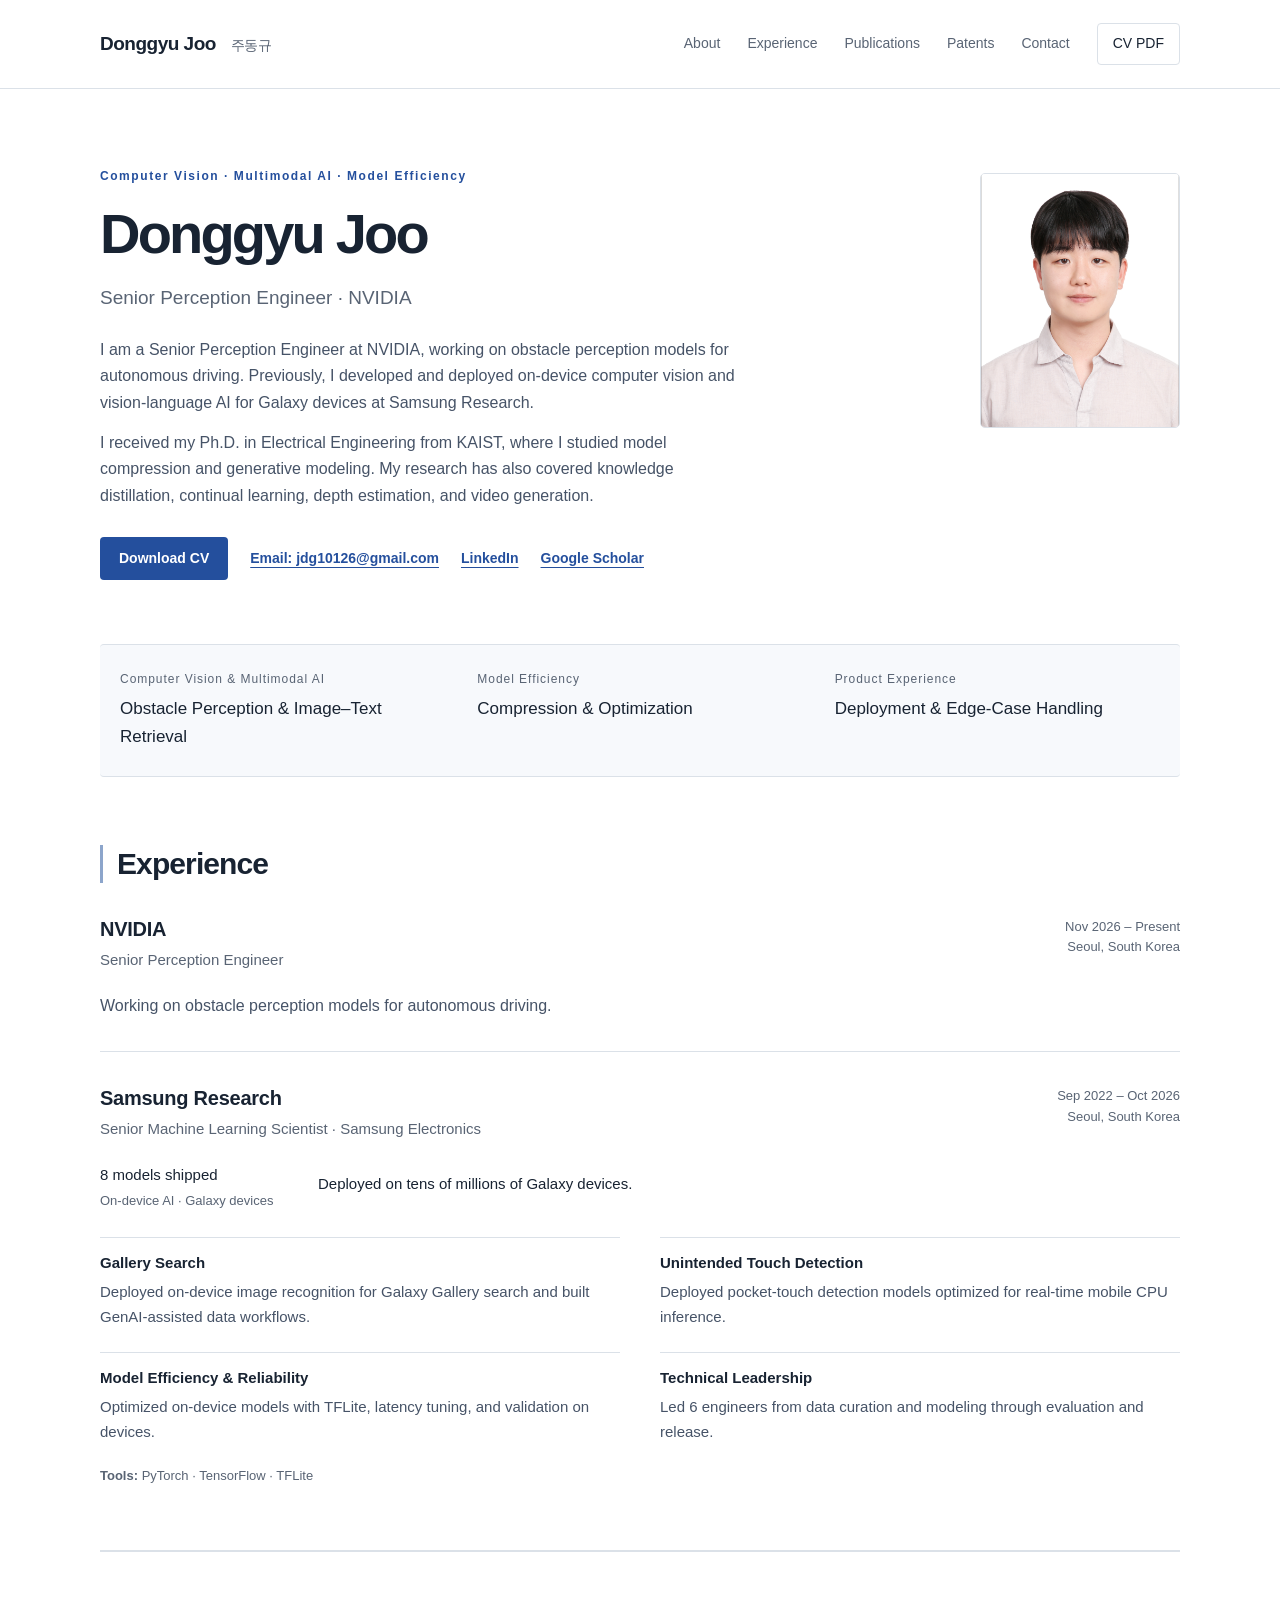
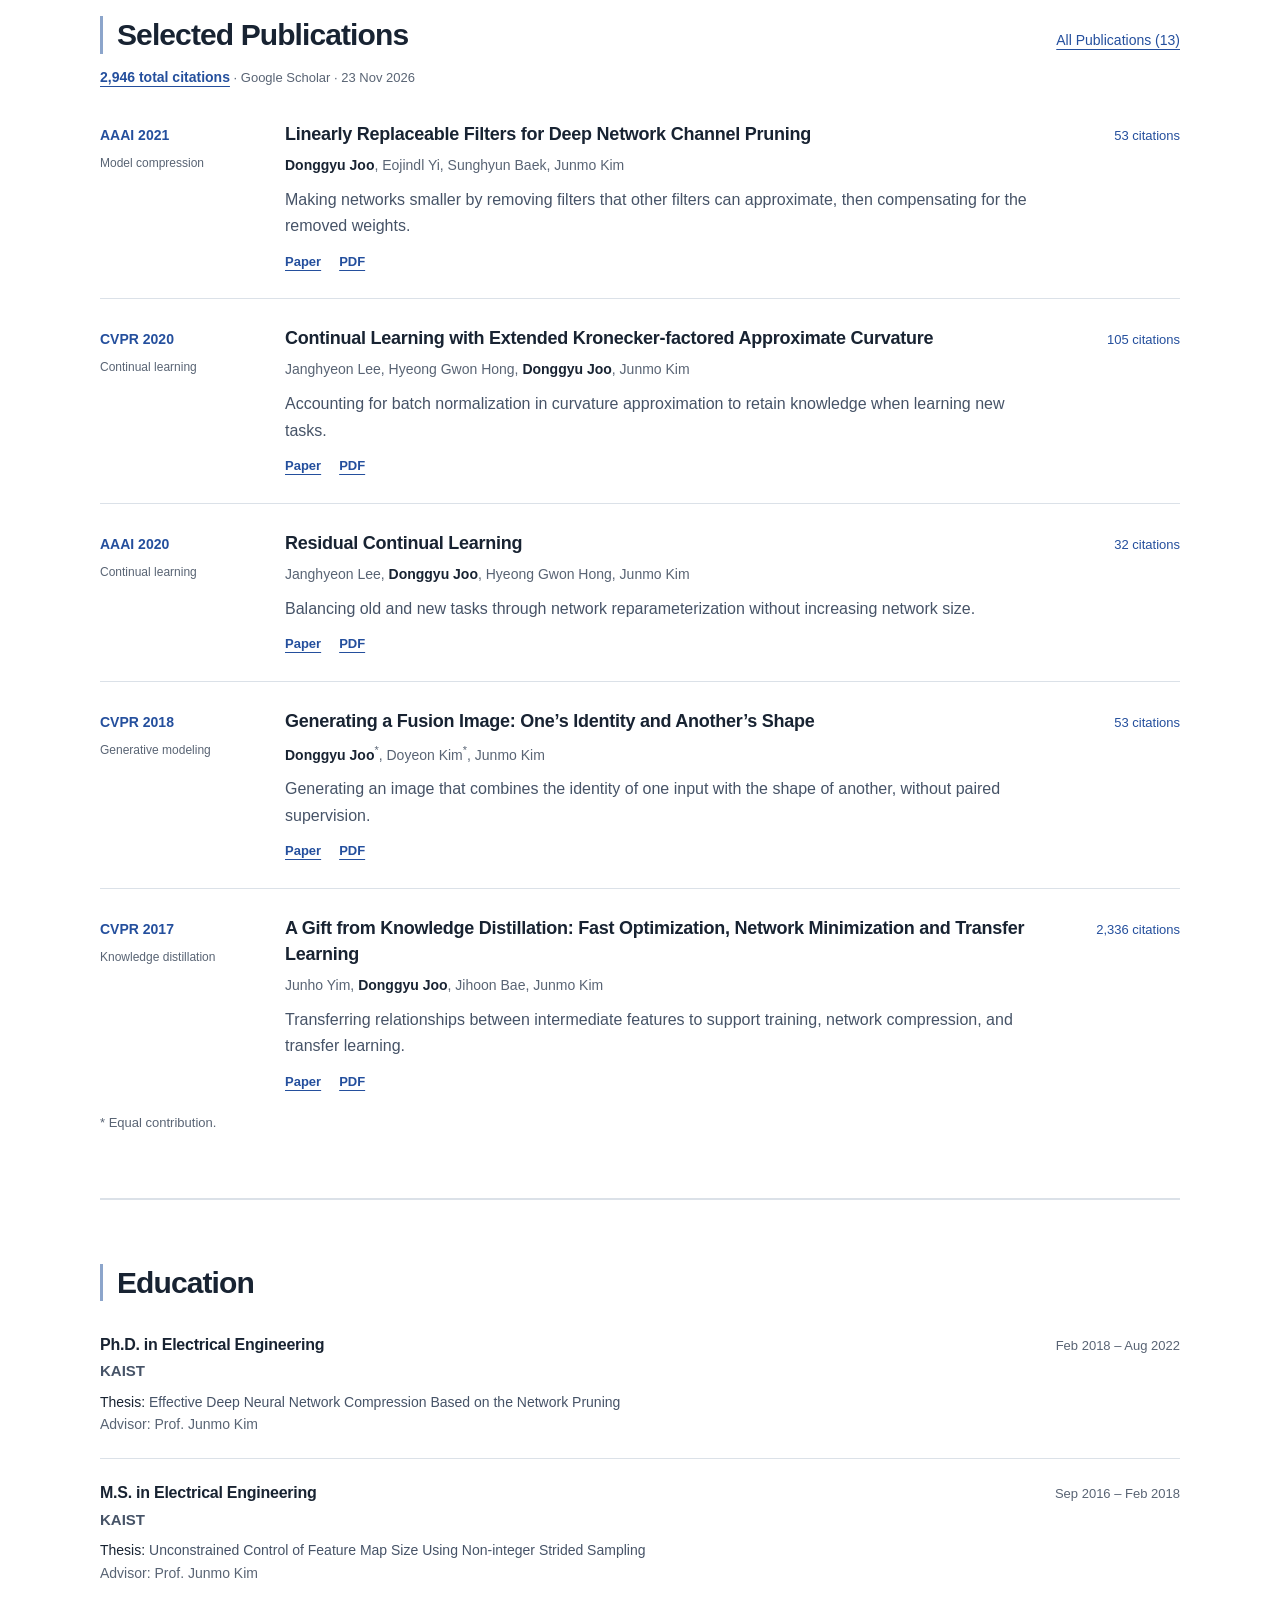
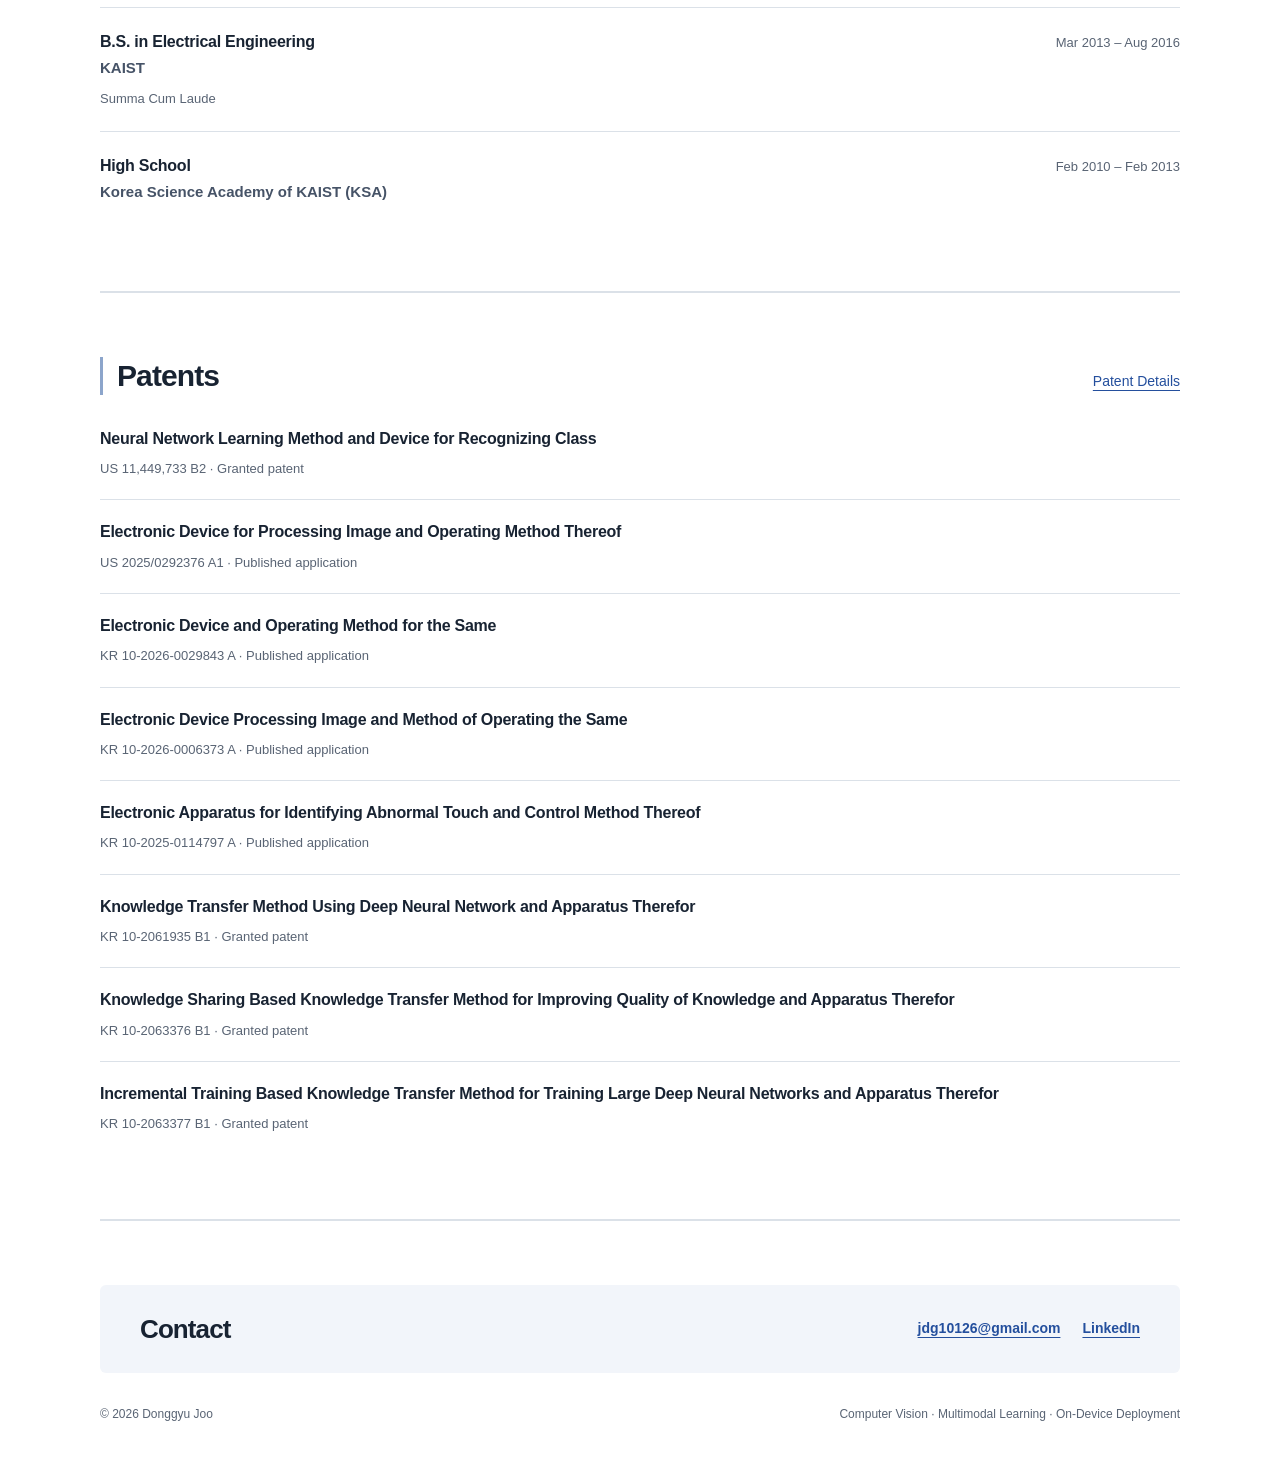
==== commit 897f13b3: "Simplify Samsung experience and soften deployment emphasis" ====
--- a/index.html
+++ b/index.html
@@ -1,5 +1,5 @@
 <!doctype html>
-<html lang="en"><head><meta charset="utf-8"><meta name="viewport" content="width=device-width, initial-scale=1"><title>Donggyu Joo | Computer Vision &amp; Multimodal AI</title><meta name="description" content="Donggyu Joo is a Senior Perception Engineer at NVIDIA working on obstacle perception for autonomous driving, with a background in computer vision and multimodal AI."><meta name="theme-color" content="#244f9d"><meta property="og:title" content="Donggyu Joo | Computer Vision &amp; Multimodal AI"><meta property="og:description" content="Donggyu Joo is a Senior Perception Engineer at NVIDIA working on obstacle perception for autonomous driving, with a background in computer vision and multimodal AI."><meta property="og:type" content="website"><link rel="icon" href="assets/favicon.svg" type="image/svg+xml"><link rel="stylesheet" href="assets/style.css?v=e2bb83123acb"></head>
+<html lang="en"><head><meta charset="utf-8"><meta name="viewport" content="width=device-width, initial-scale=1"><title>Donggyu Joo | Computer Vision &amp; Multimodal AI</title><meta name="description" content="Donggyu Joo is a Senior Perception Engineer at NVIDIA working on obstacle perception for autonomous driving, with a background in computer vision and multimodal AI."><meta name="theme-color" content="#244f9d"><meta property="og:title" content="Donggyu Joo | Computer Vision &amp; Multimodal AI"><meta property="og:description" content="Donggyu Joo is a Senior Perception Engineer at NVIDIA working on obstacle perception for autonomous driving, with a background in computer vision and multimodal AI."><meta property="og:type" content="website"><link rel="icon" href="assets/favicon.svg" type="image/svg+xml"><link rel="stylesheet" href="assets/style.css?v=9edc555acade"></head>
 <body><a class="skip" href="#main">Skip to content</a><header class="header"><div class="wrap nav"><a class="brand" href="index.html">Donggyu Joo <span>주동규</span></a><nav class="nav-links" aria-label="Main navigation"><a href="index.html#about">About</a><a href="index.html#experience">Experience</a><a href="publications.html">Publications</a><a href="patents.html">Patents</a><a href="index.html#contact">Contact</a><a class="nav-cv" href="assets/CV_DonggyuJoo.pdf" download data-goatcounter-click="cv-download" data-goatcounter-title="CV download click">CV PDF</a></nav></div></header>
 <main id="main" class="wrap">
 <section class="hero" id="about" aria-labelledby="name"><div class="hero-copy"><p class="eyebrow">Computer Vision · Multimodal AI · Model Efficiency</p><h1 id="name">Donggyu Joo</h1><p class="role">Senior Perception Engineer · NVIDIA</p><div class="bio"><p>I am a Senior Perception Engineer at NVIDIA, working on obstacle perception models for autonomous driving. Previously, I developed and deployed on-device computer vision and vision-language AI for Galaxy devices at Samsung Research.</p><p>I received my Ph.D. in Electrical Engineering from KAIST, where I studied model compression and generative modeling. My research has also covered knowledge distillation, continual learning, depth estimation, and video generation.</p></div><div class="links"><a class="button" href="assets/CV_DonggyuJoo.pdf" download data-goatcounter-click="cv-download" data-goatcounter-title="CV download click">Download CV</a><div class="profile-links"><a href="mailto:jdg10126@gmail.com">Email: jdg10126@gmail.com</a><a href="https://www.linkedin.com/in/donggyu-joo-a0a8ba22b/">LinkedIn</a><a href="https://scholar.google.com/citations?user=C5ULtbwAAAAJ&amp;hl=en">Google Scholar</a></div></div></div><figure class="portrait"><img src="assets/donggyu-joo.jpg" width="200" height="255" alt="Portrait of Donggyu Joo" fetchpriority="high"></figure></section>
@@ -20,13 +20,13 @@
 </header>
 <div class="employment-impact" aria-label="Production deployment">
 <div class="impact-stat"><p class="impact-count">8 models shipped</p><p class="impact-label">On-device AI · Galaxy devices</p></div>
-<div class="impact-context"><p>Deployed on <strong>tens of millions of Galaxy devices</strong>.</p><p class="impact-note">Credited as the developer of the deployed models.</p></div>
+<div class="impact-context"><p>Deployed on tens of millions of Galaxy devices.</p></div>
 </div>
 <div class="contribution-list">
-<section class="contribution-row"><h4>Gallery Search</h4><p>Developed and deployed on-device multi-label image recognition models for Samsung Galaxy Gallery search. Built GenAI-assisted labeling and filtering workflows for multimodal training data.</p></section>
-<section class="contribution-row"><h4>Unintended Touch Detection</h4><p>Developed sequential models to detect unintended pocket touches, optimized for real-time inference on mobile CPUs and deployed on Galaxy devices.</p></section>
-<section class="contribution-row"><h4>Model Efficiency &amp; Reliability</h4><p>Optimized models for on-device deployment through TFLite conversion, latency tuning, and device validation. Resolved edge cases using feedback from real-world use.</p></section>
-<section class="contribution-row"><h4>Technical Leadership</h4><p>Led a team of 6 engineers across data curation, modeling, evaluation, and release, coordinating with product and engineering teams.</p></section>
+<section class="contribution-row"><h4>Gallery Search</h4><p>Deployed on-device image recognition for Galaxy Gallery search and built GenAI-assisted data workflows.</p></section>
+<section class="contribution-row"><h4>Unintended Touch Detection</h4><p>Deployed pocket-touch detection models optimized for real-time mobile CPU inference.</p></section>
+<section class="contribution-row"><h4>Model Efficiency &amp; Reliability</h4><p>Optimized on-device models with TFLite, latency tuning, and validation on devices.</p></section>
+<section class="contribution-row"><h4>Technical Leadership</h4><p>Led 6 engineers from data curation and modeling through evaluation and release.</p></section>
 </div>
 <p class="experience-tools"><span>Tools:</span> PyTorch · TensorFlow · TFLite</p>
 </article>
--- a/assets/style.css
+++ b/assets/style.css
@@ -21,10 +21,10 @@
 .employment-role{font-size:.9375rem;line-height:1.55;margin:0;color:var(--muted)}
 .employment-meta{font-size:.8125rem;line-height:1.6;color:var(--muted);margin:2px 0 0;text-align:right}
 .employment-meta span{display:block}
-.employment-impact{display:grid;grid-template-columns:minmax(0,12rem) minmax(0,1fr);align-items:center;gap:26px;background:#f4f7fb;padding:22px 24px;border-radius:4px}
-.impact-count{font-size:1.375rem;font-weight:600;line-height:1.35;letter-spacing:-.4px;margin:0 0 5px}
+.employment-impact{display:grid;grid-template-columns:minmax(0,12rem) minmax(0,1fr);align-items:center;gap:26px}
+.impact-count{font-size:.9375rem;font-weight:500;line-height:1.55;margin:0 0 5px}
 .impact-label{font-size:.8125rem;color:var(--muted);line-height:1.55;margin:0}
-.impact-context{border-left:1px solid #d5deea;padding-left:26px}
+.impact-context{padding-left:0}
 .impact-context p{font-size:.9375rem;line-height:1.65;margin:0 0 5px}
 .impact-context strong{font-weight:600}
 .impact-context .impact-note{font-size:.8125rem;color:var(--muted);margin:0}
@@ -37,12 +37,10 @@
  .employment-meta{text-align:left;margin:0}
  .employment-meta span{display:inline;margin-left:12px}
  .employment-impact{grid-template-columns:1fr;gap:12px}
- .impact-context{border-left:0;border-top:1px solid #d5deea;padding:12px 0 0}
+ .impact-context{padding:0}
 }
 @media(max-width:620px){
  .employment-heading{margin-bottom:18px}
- .employment-impact{padding:18px 20px}
- .impact-count{font-size:1.25rem}
  .employment-meta span{display:block;margin-left:0}
  .contribution-list{grid-template-columns:1fr;gap:18px}
  .contribution-list{margin-top:22px}
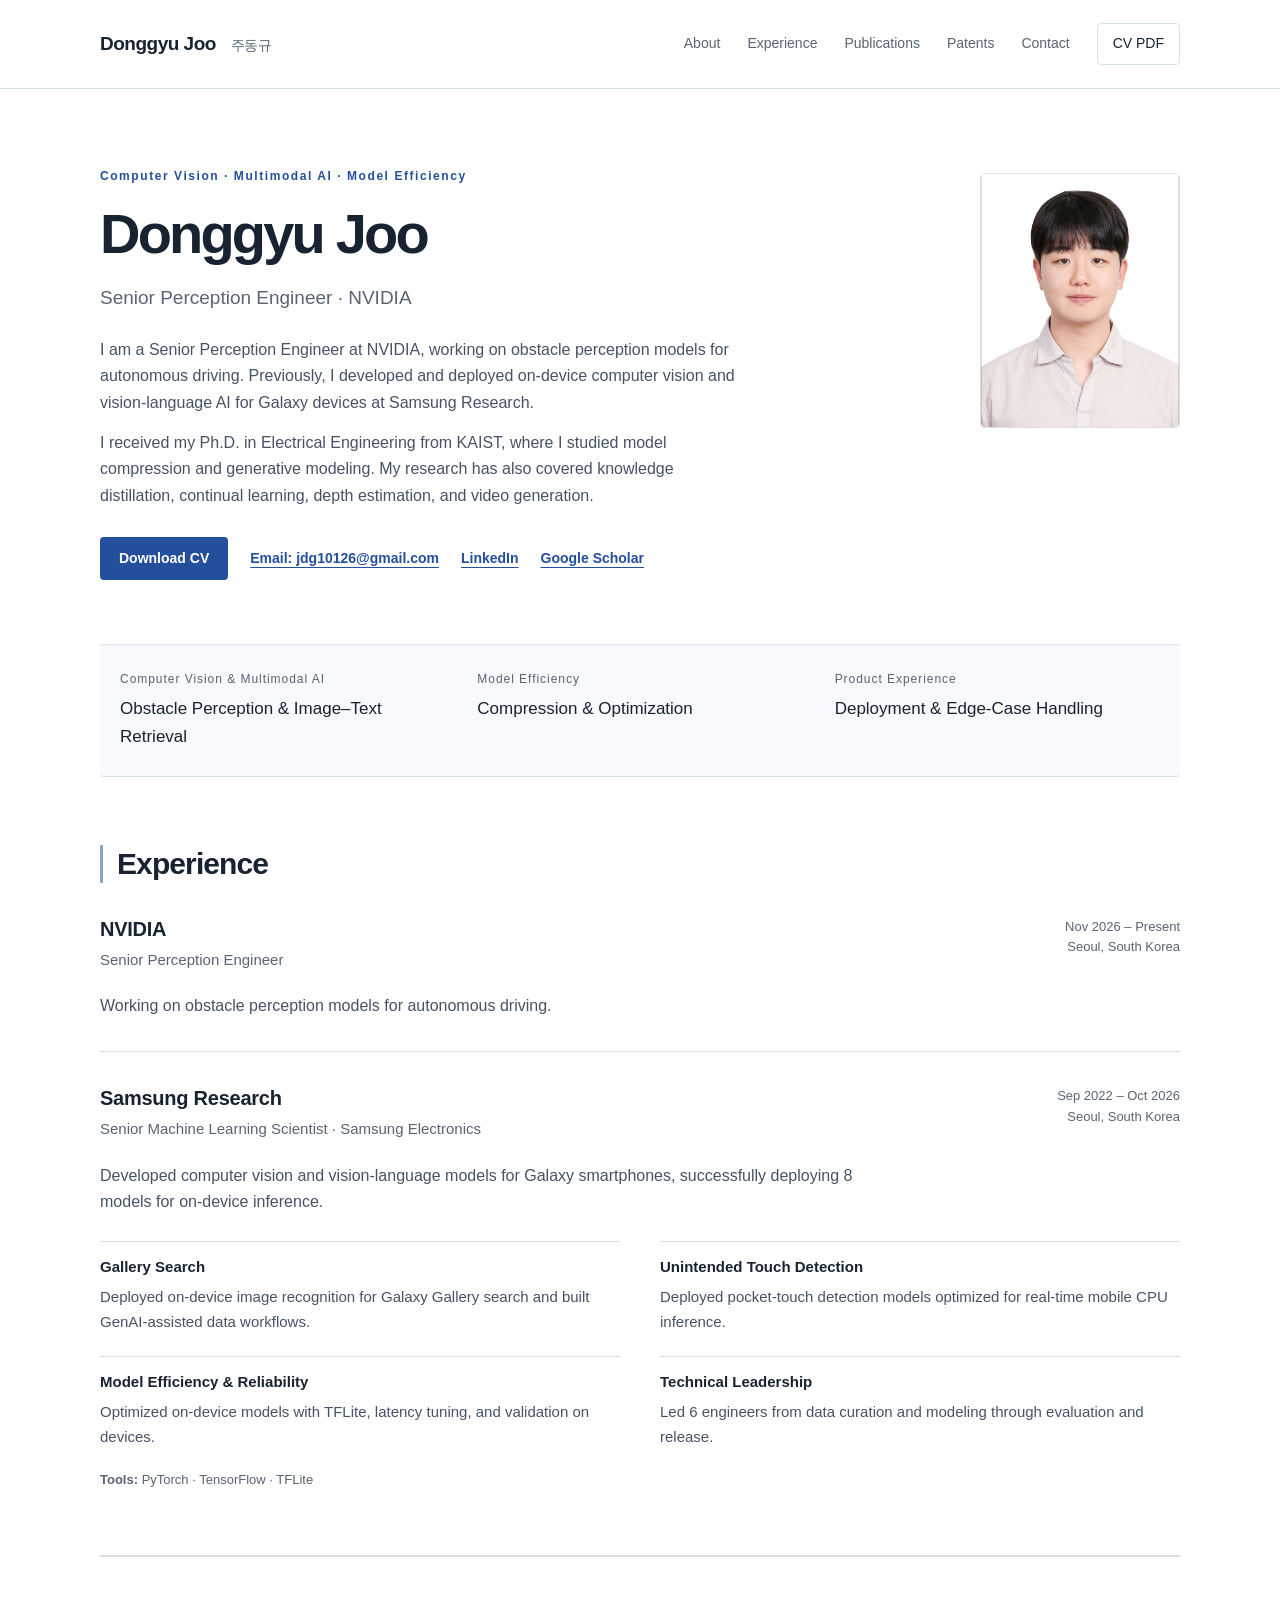
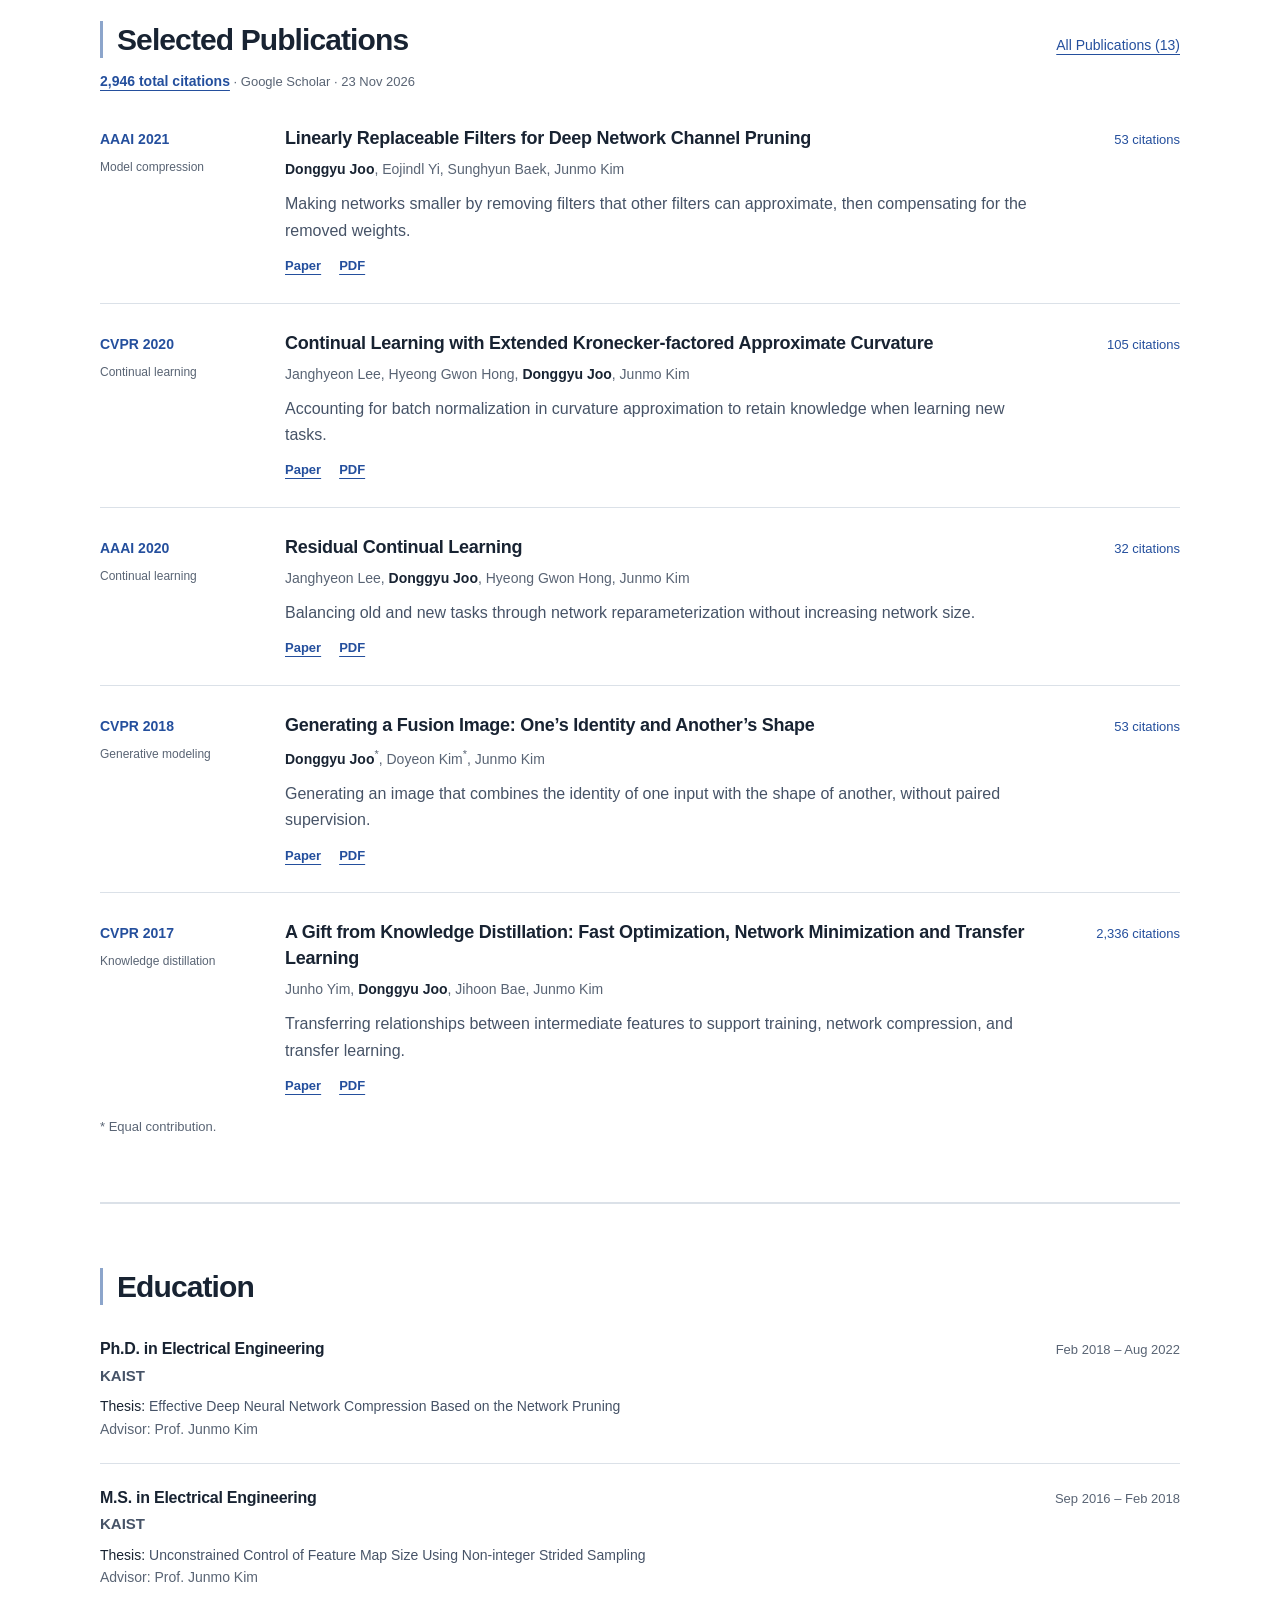
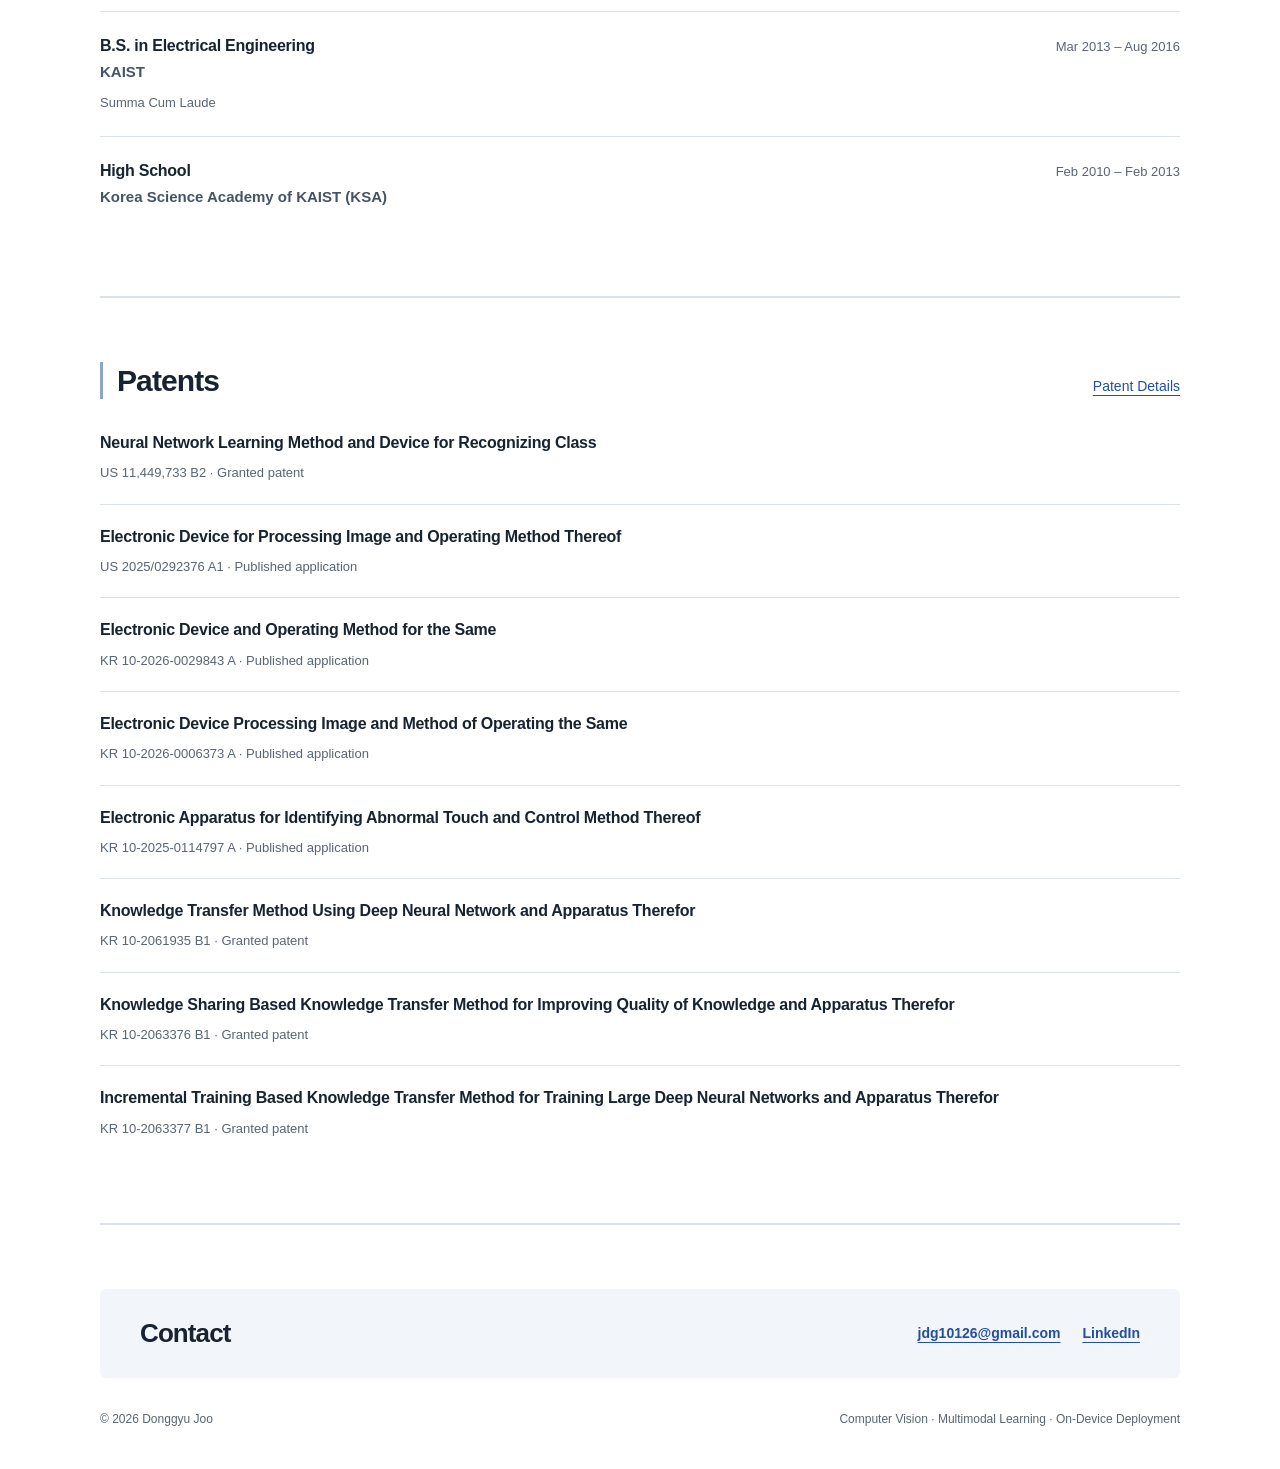
==== commit c95eb544: "Summarize Samsung model development and on-device deployment" ====
--- a/index.html
+++ b/index.html
@@ -1,5 +1,5 @@
 <!doctype html>
-<html lang="en"><head><meta charset="utf-8"><meta name="viewport" content="width=device-width, initial-scale=1"><title>Donggyu Joo | Computer Vision &amp; Multimodal AI</title><meta name="description" content="Donggyu Joo is a Senior Perception Engineer at NVIDIA working on obstacle perception for autonomous driving, with a background in computer vision and multimodal AI."><meta name="theme-color" content="#244f9d"><meta property="og:title" content="Donggyu Joo | Computer Vision &amp; Multimodal AI"><meta property="og:description" content="Donggyu Joo is a Senior Perception Engineer at NVIDIA working on obstacle perception for autonomous driving, with a background in computer vision and multimodal AI."><meta property="og:type" content="website"><link rel="icon" href="assets/favicon.svg" type="image/svg+xml"><link rel="stylesheet" href="assets/style.css?v=9edc555acade"></head>
+<html lang="en"><head><meta charset="utf-8"><meta name="viewport" content="width=device-width, initial-scale=1"><title>Donggyu Joo | Computer Vision &amp; Multimodal AI</title><meta name="description" content="Donggyu Joo is a Senior Perception Engineer at NVIDIA working on obstacle perception for autonomous driving, with a background in computer vision and multimodal AI."><meta name="theme-color" content="#244f9d"><meta property="og:title" content="Donggyu Joo | Computer Vision &amp; Multimodal AI"><meta property="og:description" content="Donggyu Joo is a Senior Perception Engineer at NVIDIA working on obstacle perception for autonomous driving, with a background in computer vision and multimodal AI."><meta property="og:type" content="website"><link rel="icon" href="assets/favicon.svg" type="image/svg+xml"><link rel="stylesheet" href="assets/style.css?v=68a4f2c859ad"></head>
 <body><a class="skip" href="#main">Skip to content</a><header class="header"><div class="wrap nav"><a class="brand" href="index.html">Donggyu Joo <span>주동규</span></a><nav class="nav-links" aria-label="Main navigation"><a href="index.html#about">About</a><a href="index.html#experience">Experience</a><a href="publications.html">Publications</a><a href="patents.html">Patents</a><a href="index.html#contact">Contact</a><a class="nav-cv" href="assets/CV_DonggyuJoo.pdf" download data-goatcounter-click="cv-download" data-goatcounter-title="CV download click">CV PDF</a></nav></div></header>
 <main id="main" class="wrap">
 <section class="hero" id="about" aria-labelledby="name"><div class="hero-copy"><p class="eyebrow">Computer Vision · Multimodal AI · Model Efficiency</p><h1 id="name">Donggyu Joo</h1><p class="role">Senior Perception Engineer · NVIDIA</p><div class="bio"><p>I am a Senior Perception Engineer at NVIDIA, working on obstacle perception models for autonomous driving. Previously, I developed and deployed on-device computer vision and vision-language AI for Galaxy devices at Samsung Research.</p><p>I received my Ph.D. in Electrical Engineering from KAIST, where I studied model compression and generative modeling. My research has also covered knowledge distillation, continual learning, depth estimation, and video generation.</p></div><div class="links"><a class="button" href="assets/CV_DonggyuJoo.pdf" download data-goatcounter-click="cv-download" data-goatcounter-title="CV download click">Download CV</a><div class="profile-links"><a href="mailto:jdg10126@gmail.com">Email: jdg10126@gmail.com</a><a href="https://www.linkedin.com/in/donggyu-joo-a0a8ba22b/">LinkedIn</a><a href="https://scholar.google.com/citations?user=C5ULtbwAAAAJ&amp;hl=en">Google Scholar</a></div></div></div><figure class="portrait"><img src="assets/donggyu-joo.jpg" width="200" height="255" alt="Portrait of Donggyu Joo" fetchpriority="high"></figure></section>
@@ -18,10 +18,7 @@
 <div><h3>Samsung Research</h3><p class="employment-role">Senior Machine Learning Scientist · Samsung Electronics</p></div>
 <p class="employment-meta">Sep 2022 – Oct 2026<span>Seoul, South Korea</span></p>
 </header>
-<div class="employment-impact" aria-label="Production deployment">
-<div class="impact-stat"><p class="impact-count">8 models shipped</p><p class="impact-label">On-device AI · Galaxy devices</p></div>
-<div class="impact-context"><p>Deployed on tens of millions of Galaxy devices.</p></div>
-</div>
+<p class="summary">Developed computer vision and vision-language models for Galaxy smartphones, successfully deploying 8 models for on-device inference.</p>
 <div class="contribution-list">
 <section class="contribution-row"><h4>Gallery Search</h4><p>Deployed on-device image recognition for Galaxy Gallery search and built GenAI-assisted data workflows.</p></section>
 <section class="contribution-row"><h4>Unintended Touch Detection</h4><p>Deployed pocket-touch detection models optimized for real-time mobile CPU inference.</p></section>
--- a/assets/style.css
+++ b/assets/style.css
@@ -21,13 +21,6 @@
 .employment-role{font-size:.9375rem;line-height:1.55;margin:0;color:var(--muted)}
 .employment-meta{font-size:.8125rem;line-height:1.6;color:var(--muted);margin:2px 0 0;text-align:right}
 .employment-meta span{display:block}
-.employment-impact{display:grid;grid-template-columns:minmax(0,12rem) minmax(0,1fr);align-items:center;gap:26px}
-.impact-count{font-size:.9375rem;font-weight:500;line-height:1.55;margin:0 0 5px}
-.impact-label{font-size:.8125rem;color:var(--muted);line-height:1.55;margin:0}
-.impact-context{padding-left:0}
-.impact-context p{font-size:.9375rem;line-height:1.65;margin:0 0 5px}
-.impact-context strong{font-weight:600}
-.impact-context .impact-note{font-size:.8125rem;color:var(--muted);margin:0}
 .contribution-list{margin-top:26px;display:grid;grid-template-columns:repeat(2,minmax(0,1fr));column-gap:40px;row-gap:22px}
 .contribution-row{padding-top:14px;border-top:1px solid var(--line)}
 .contribution-row h4{font-size:.9375rem;font-weight:600;line-height:1.5;margin:0 0 6px}
@@ -36,8 +29,6 @@
  .employment-heading{grid-template-columns:1fr;gap:8px}
  .employment-meta{text-align:left;margin:0}
  .employment-meta span{display:inline;margin-left:12px}
- .employment-impact{grid-template-columns:1fr;gap:12px}
- .impact-context{padding:0}
 }
 @media(max-width:620px){
  .employment-heading{margin-bottom:18px}
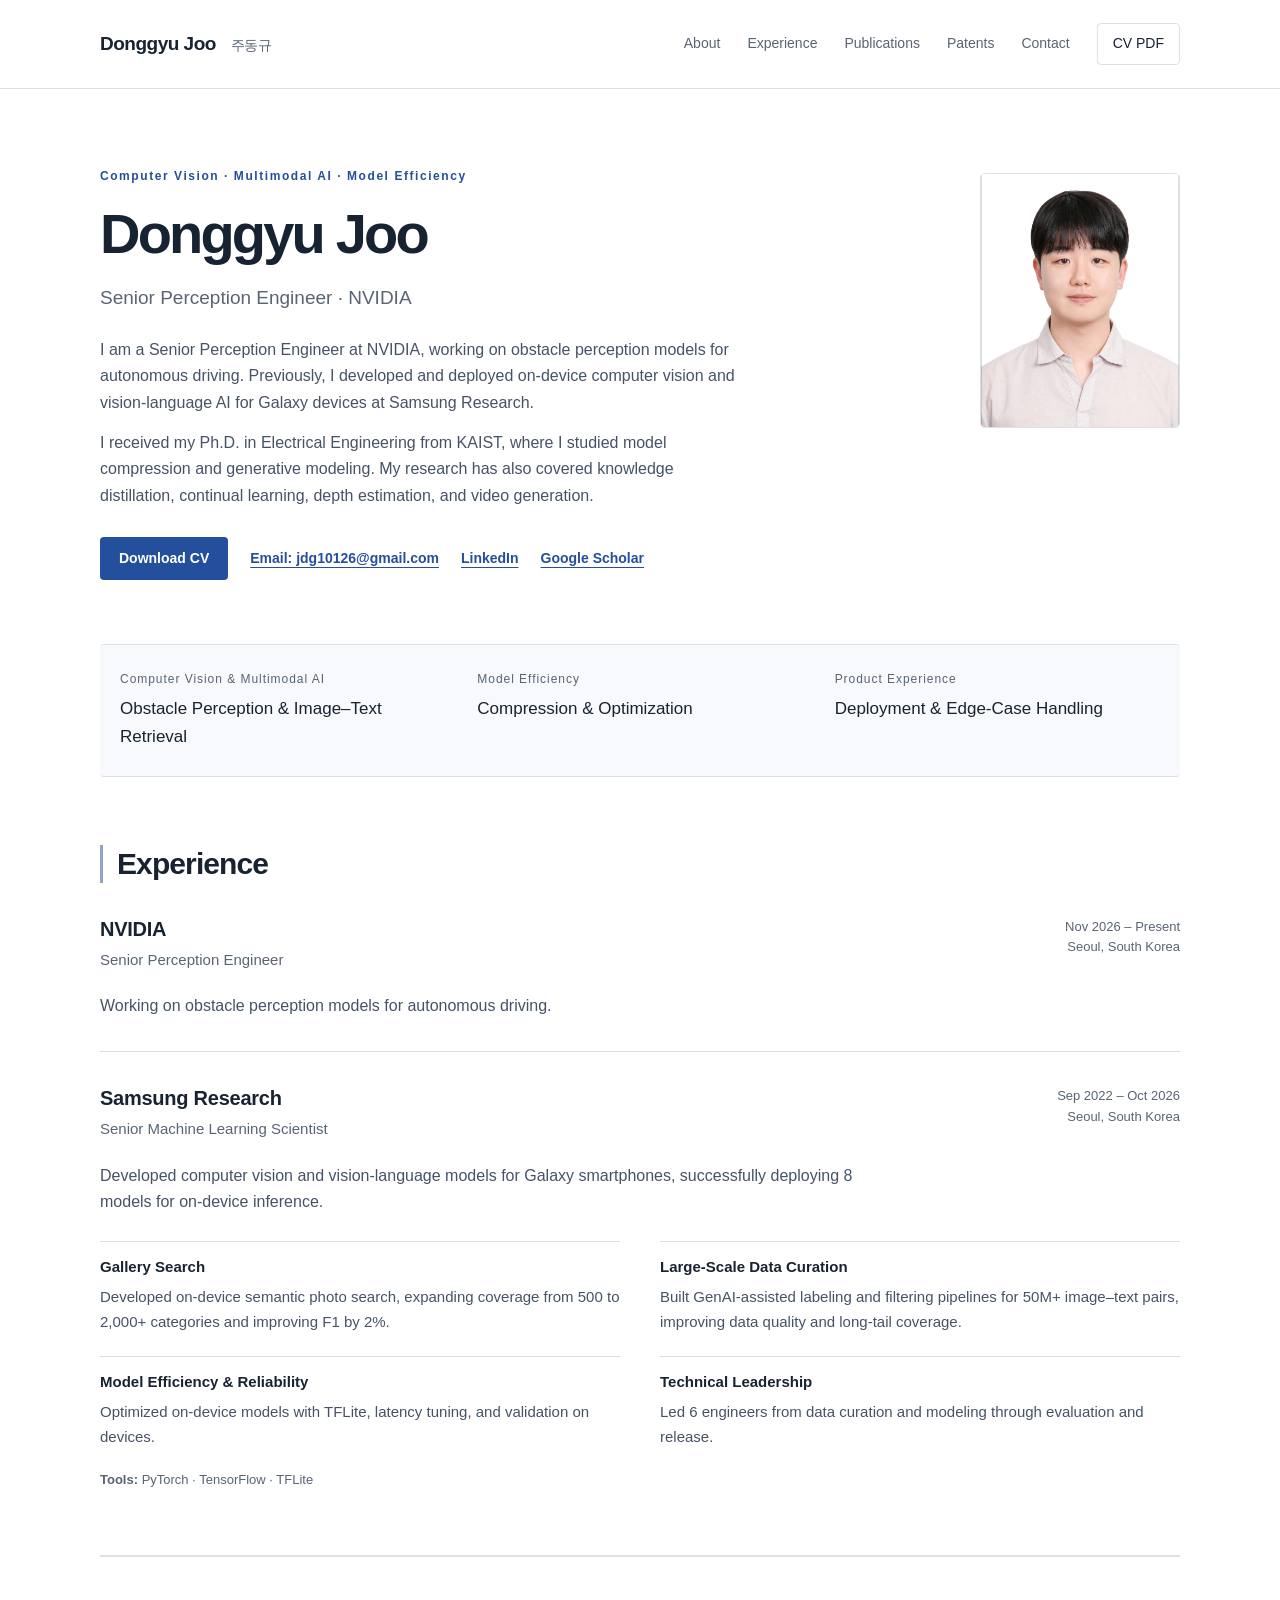
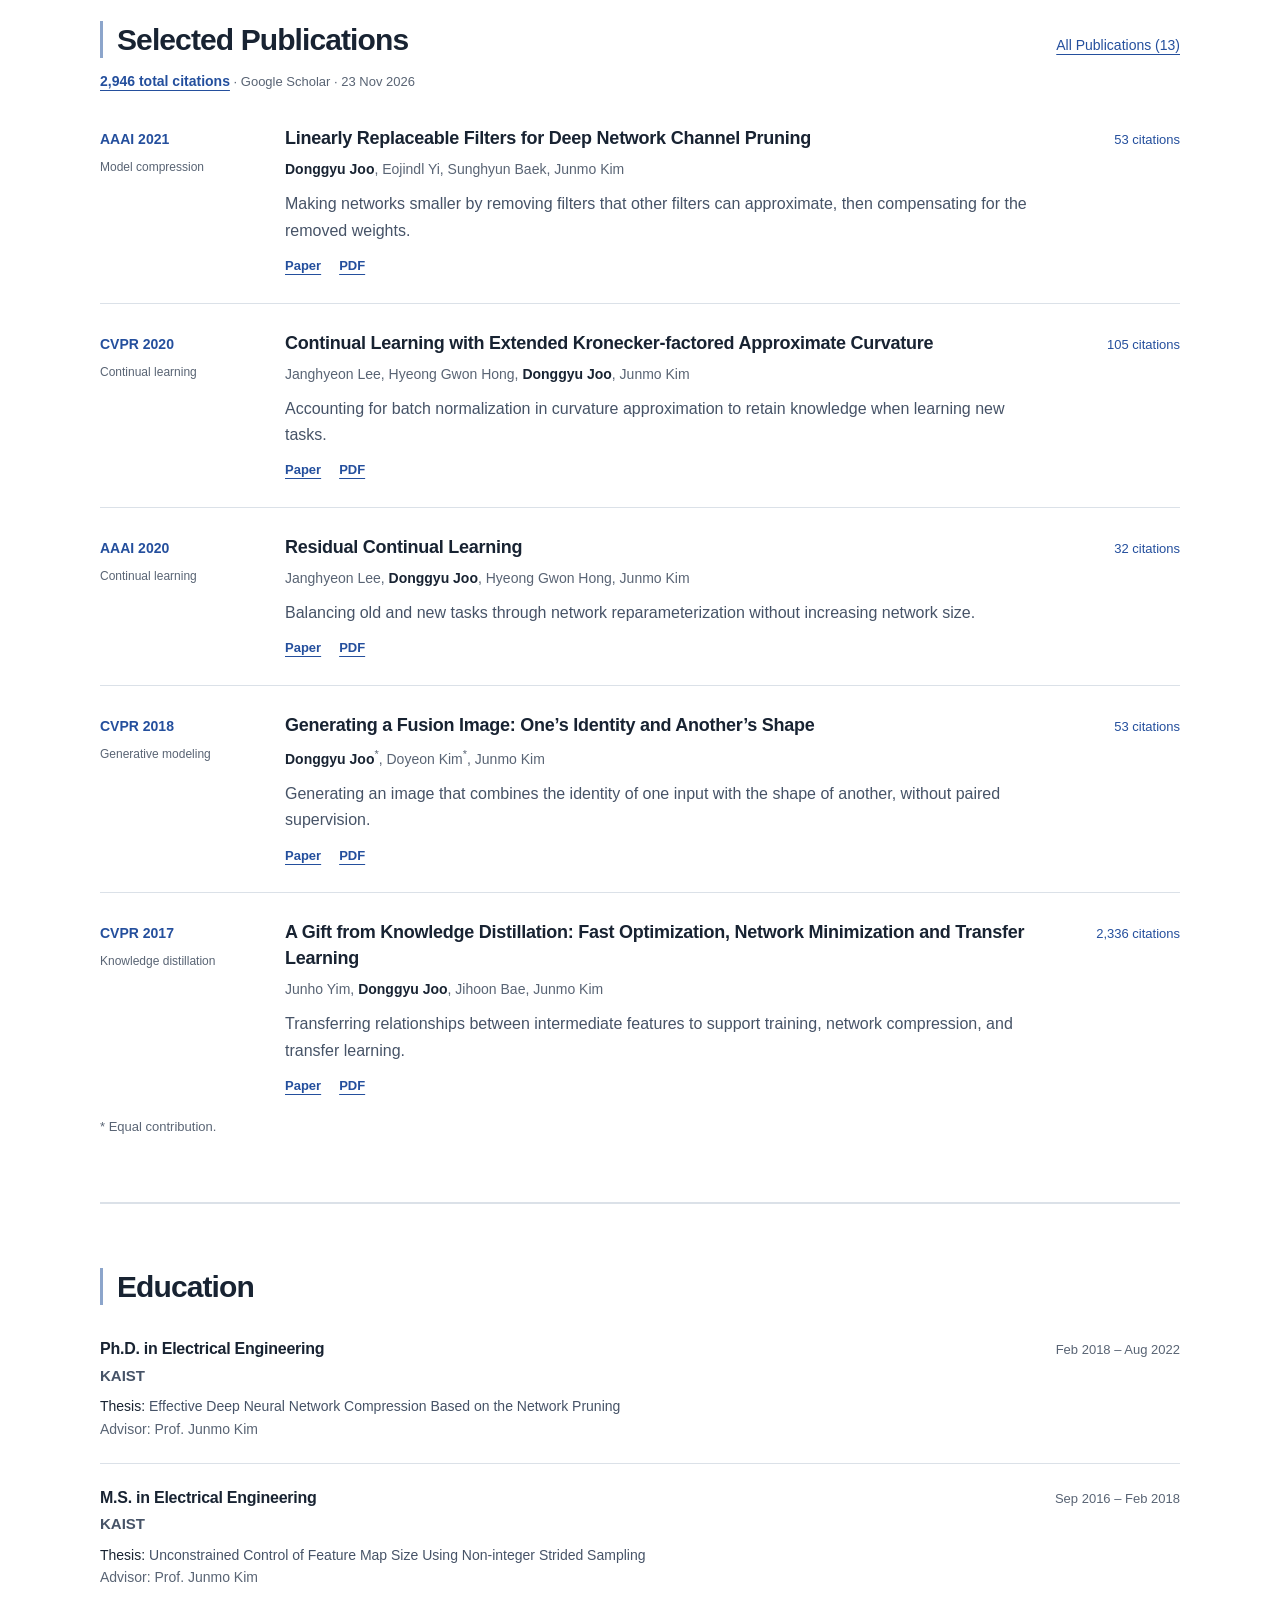
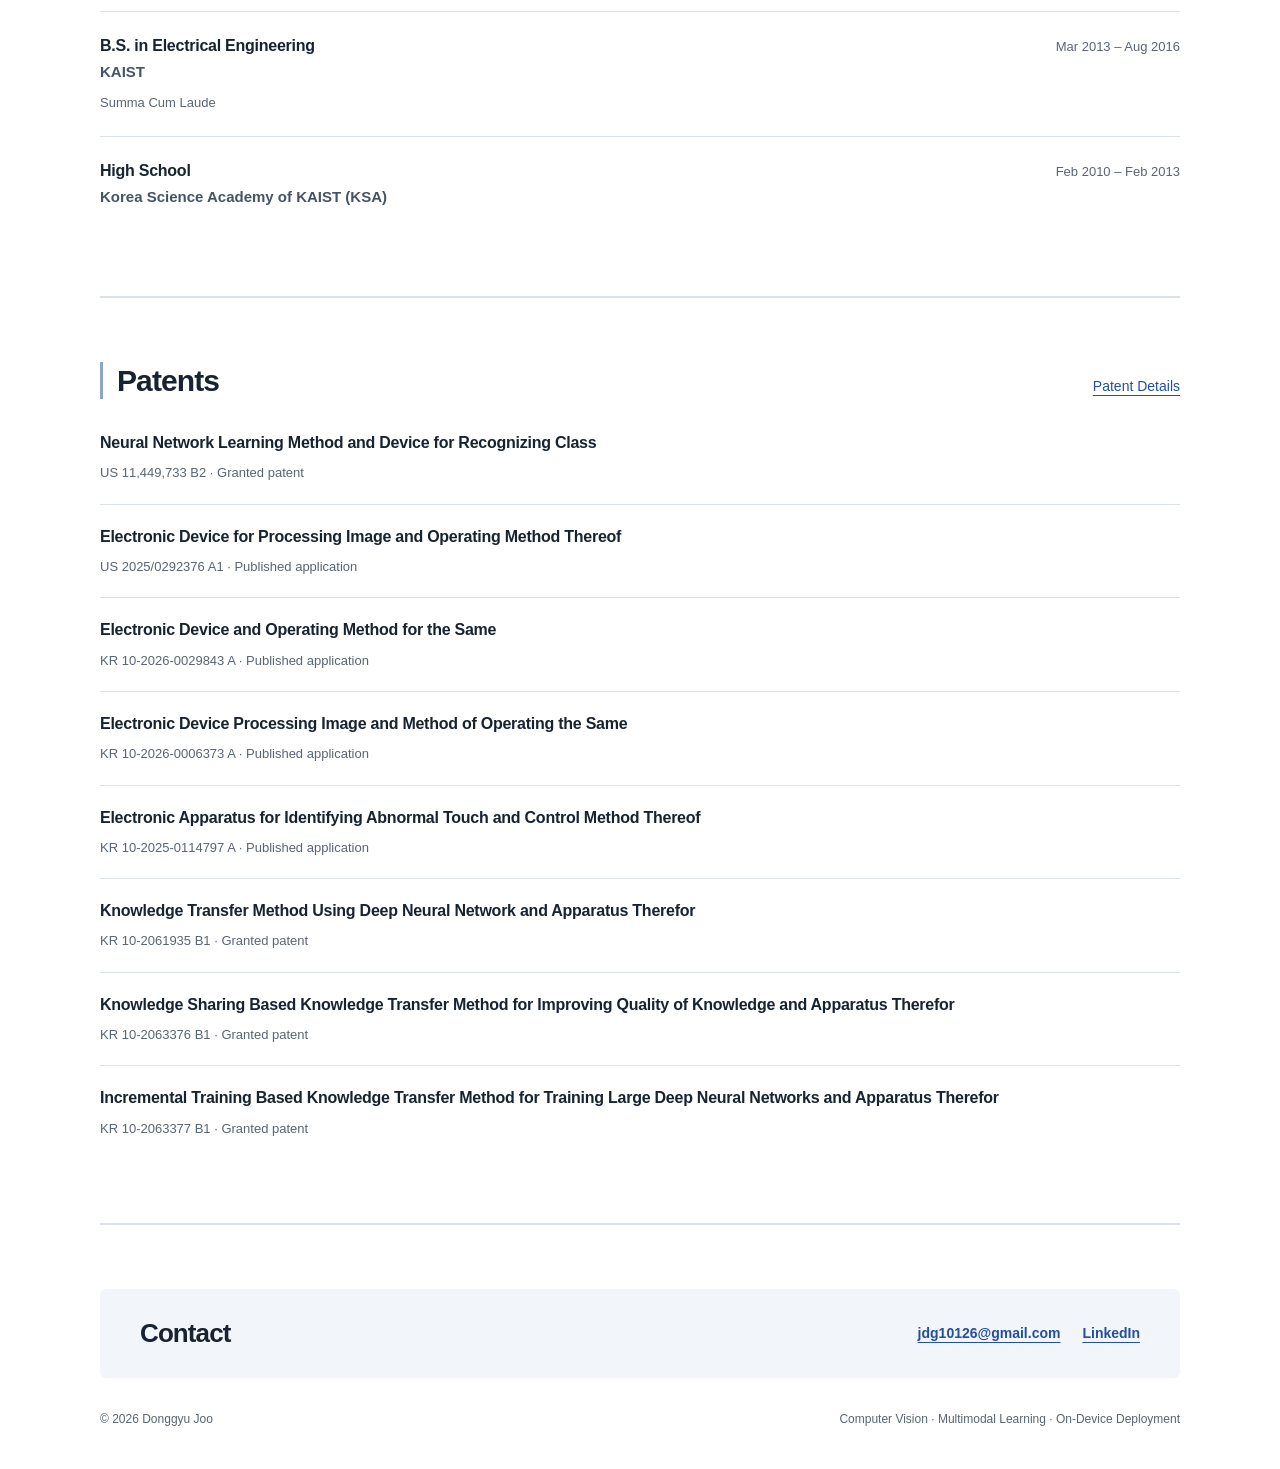
==== commit 0dd7dddd: "Refine Samsung gallery search and data curation experience" ====
--- a/index.html
+++ b/index.html
@@ -15,13 +15,13 @@
 </article>
 <article class="employment">
 <header class="employment-heading">
-<div><h3>Samsung Research</h3><p class="employment-role">Senior Machine Learning Scientist · Samsung Electronics</p></div>
+<div><h3>Samsung Research</h3><p class="employment-role">Senior Machine Learning Scientist</p></div>
 <p class="employment-meta">Sep 2022 – Oct 2026<span>Seoul, South Korea</span></p>
 </header>
 <p class="summary">Developed computer vision and vision-language models for Galaxy smartphones, successfully deploying 8 models for on-device inference.</p>
 <div class="contribution-list">
-<section class="contribution-row"><h4>Gallery Search</h4><p>Deployed on-device image recognition for Galaxy Gallery search and built GenAI-assisted data workflows.</p></section>
-<section class="contribution-row"><h4>Unintended Touch Detection</h4><p>Deployed pocket-touch detection models optimized for real-time mobile CPU inference.</p></section>
+<section class="contribution-row"><h4>Gallery Search</h4><p>Developed on-device semantic photo search, expanding coverage from 500 to 2,000+ categories and improving F1 by 2%.</p></section>
+<section class="contribution-row"><h4>Large-Scale Data Curation</h4><p>Built GenAI-assisted labeling and filtering pipelines for 50M+ image–text pairs, improving data quality and long-tail coverage.</p></section>
 <section class="contribution-row"><h4>Model Efficiency &amp; Reliability</h4><p>Optimized on-device models with TFLite, latency tuning, and validation on devices.</p></section>
 <section class="contribution-row"><h4>Technical Leadership</h4><p>Led 6 engineers from data curation and modeling through evaluation and release.</p></section>
 </div>
